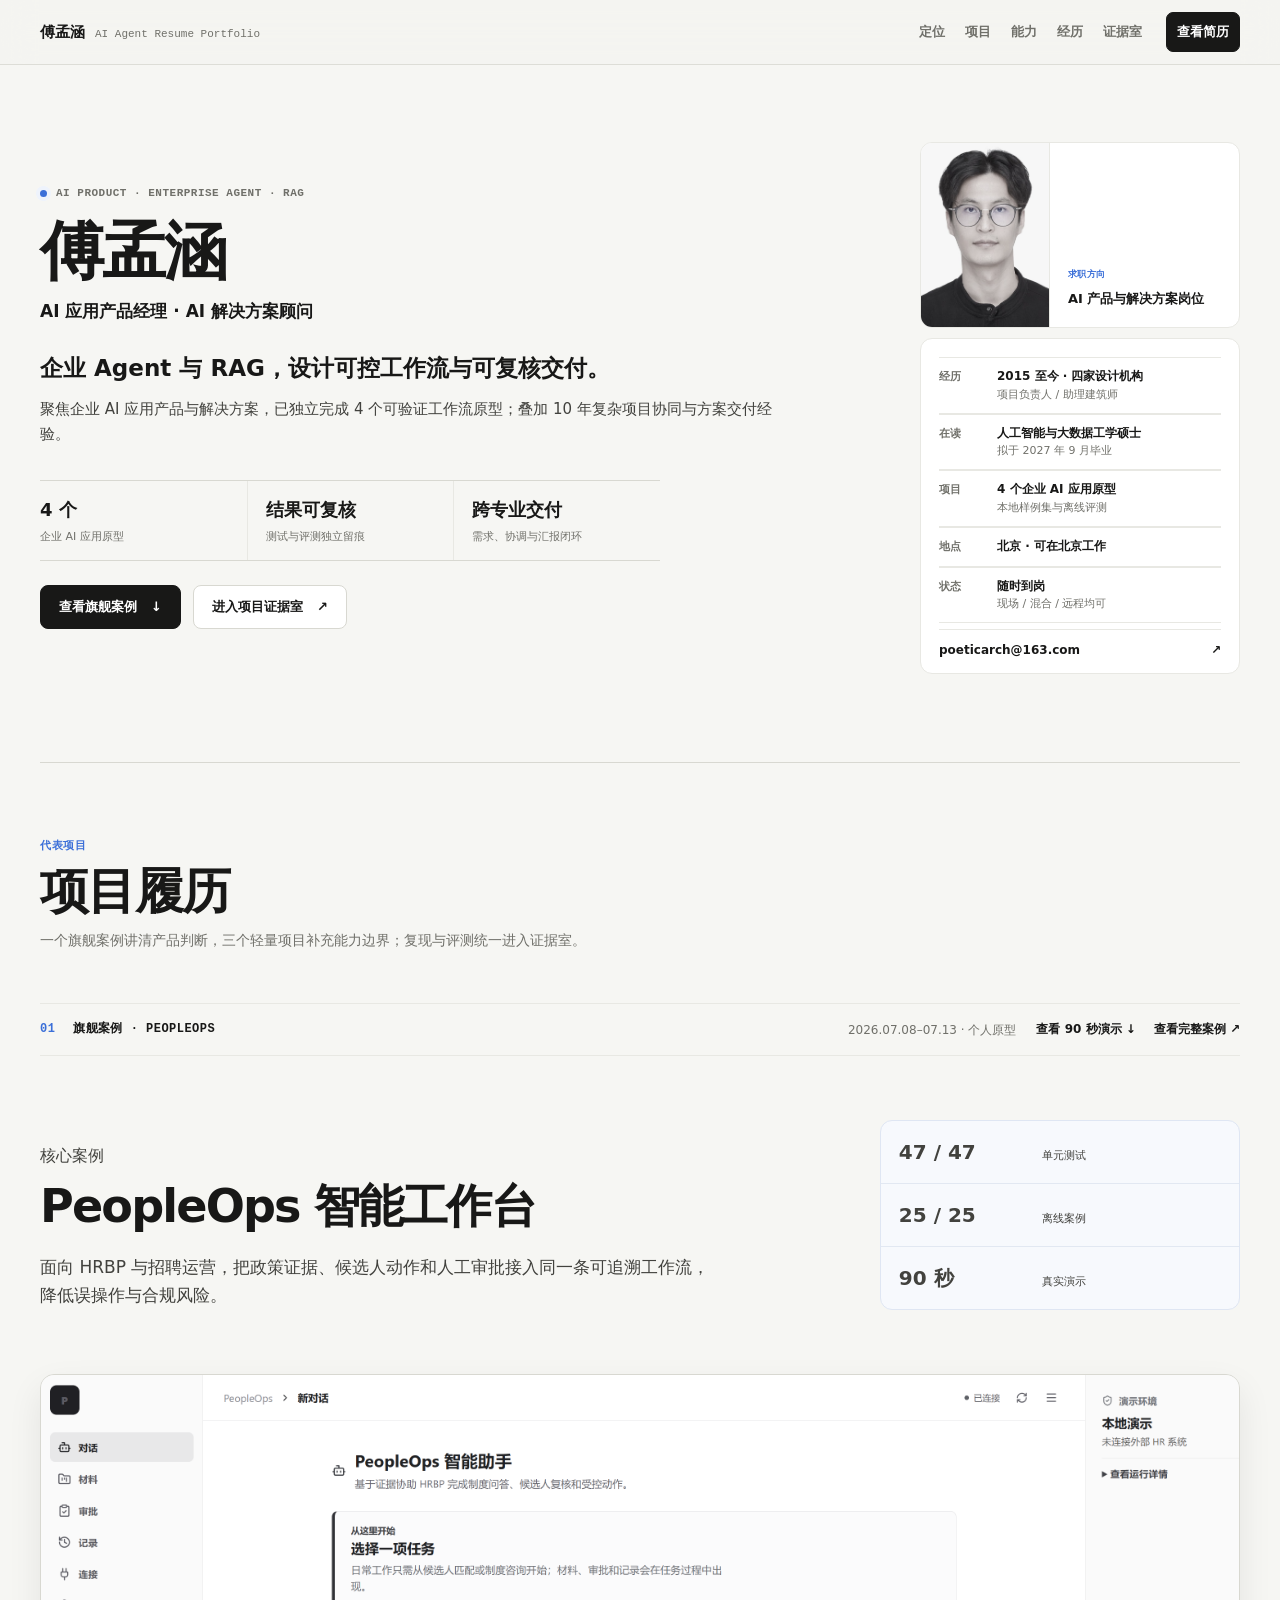
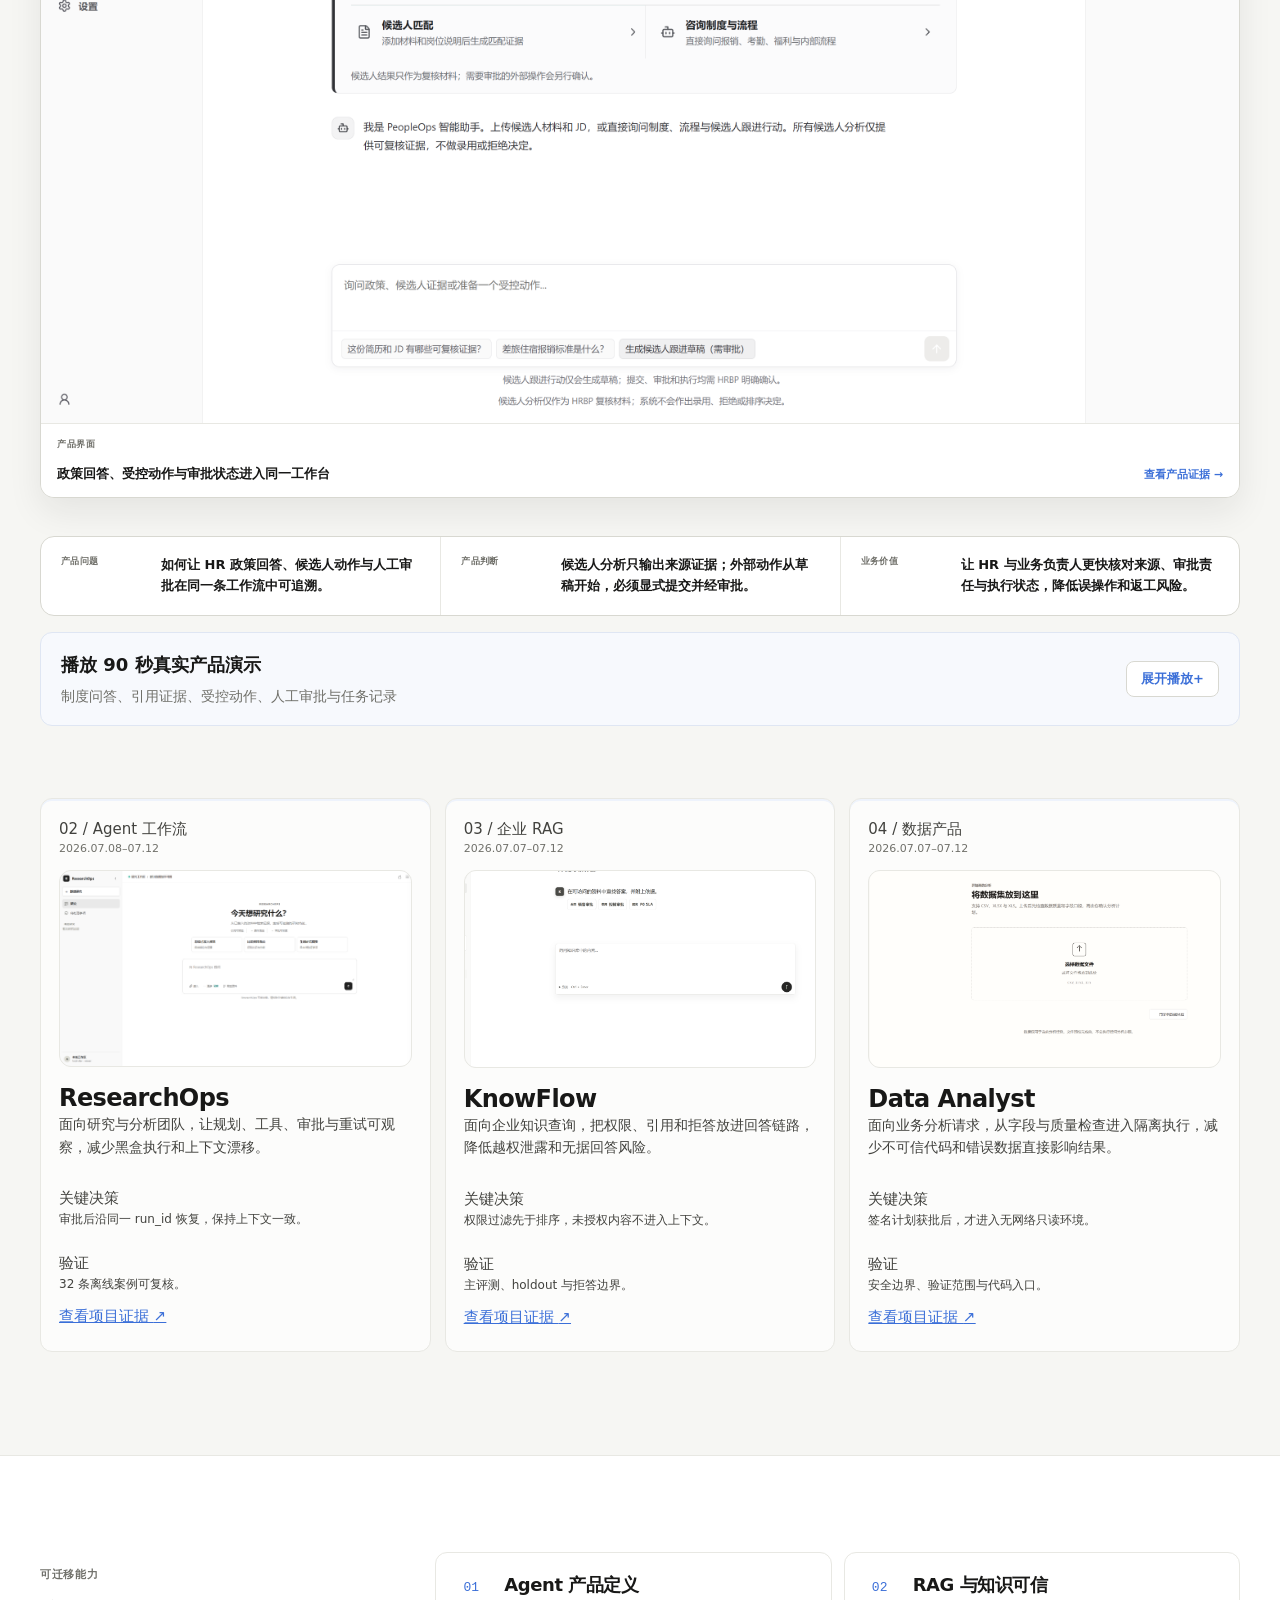
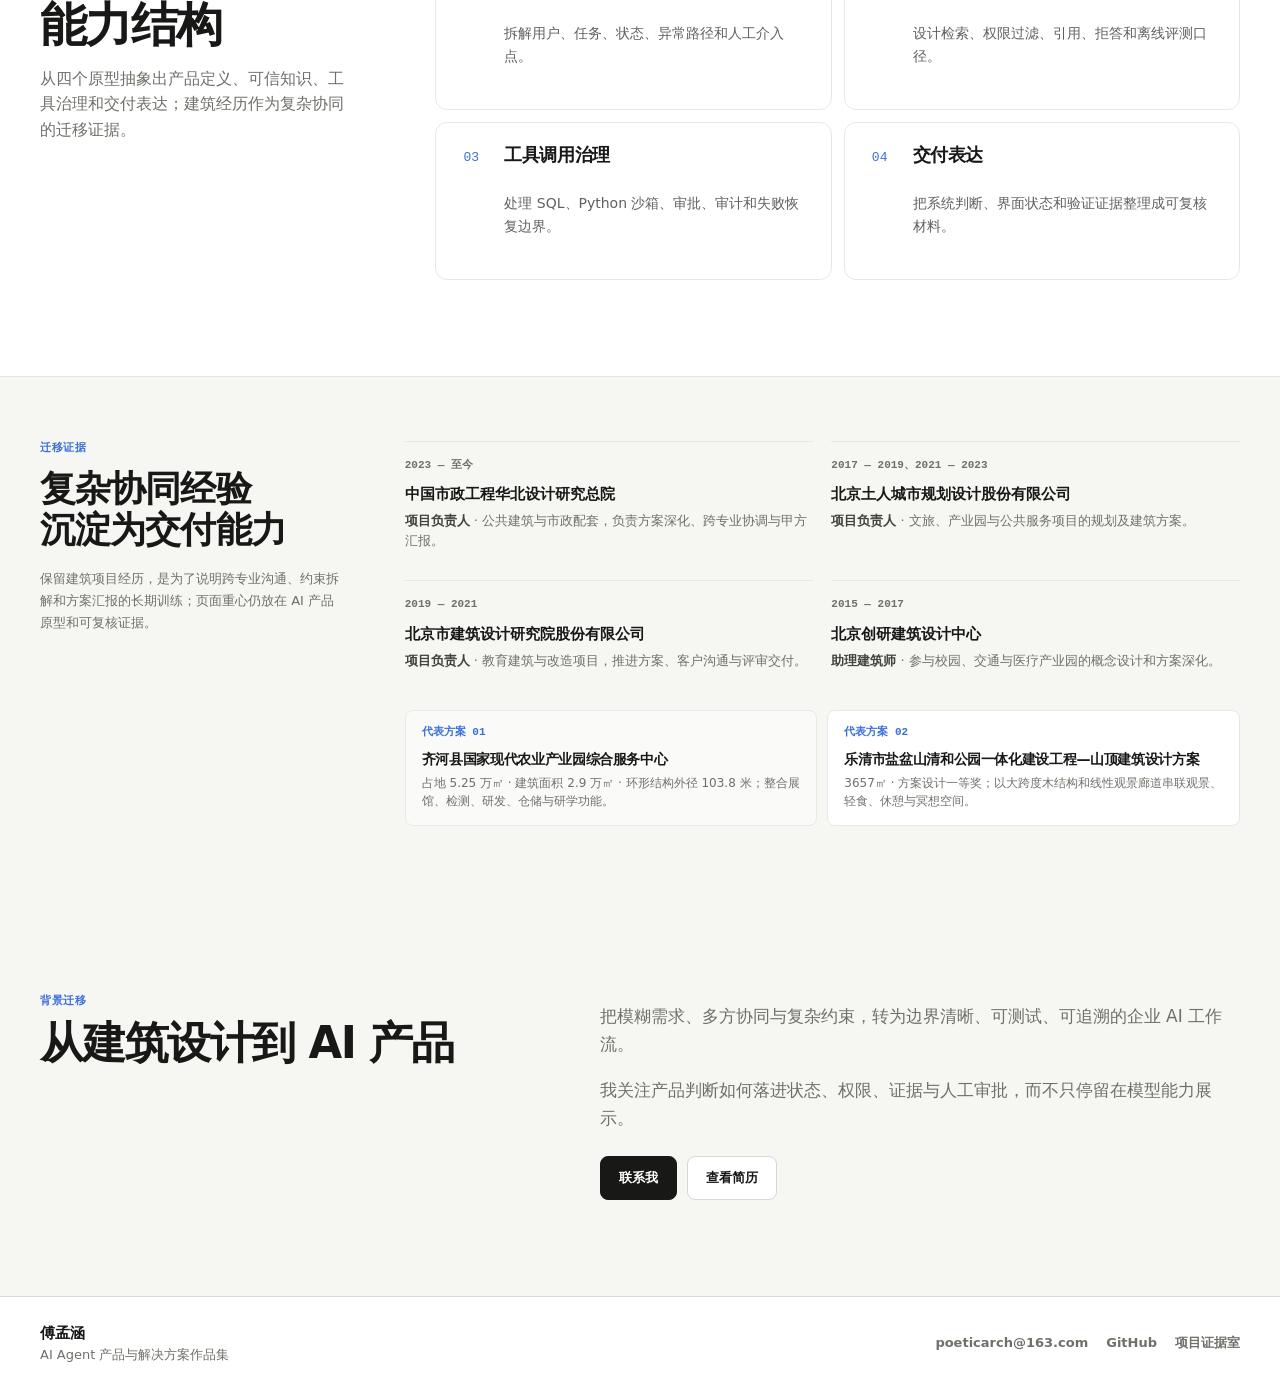
==== index.html @ 75bd4139 "fix: align portfolio evidence presentation" ====
﻿<!doctype html>
<html lang="zh-CN">
  <head>
    <meta charset="utf-8" />
    <meta name="viewport" content="width=device-width, initial-scale=1" />
    <title>傅孟涵 | AI Agent 产品与解决方案作品集</title>
    <meta name="description" content="傅孟涵的 AI Agent 产品与解决方案作品集：企业工作流、RAG、工具治理、评测与产品化交付。" />
    <meta property="og:title" content="傅孟涵 | AI Agent 产品与解决方案作品集" />
    <meta property="og:description" content="从复杂项目设计转向 AI Agent 产品与解决方案，展示可验证、可治理、可交付的项目证据。" />
    <meta property="og:type" content="website" />
    <meta property="og:url" content="https://dafu110.github.io/agent-portfolio/" />
    <meta property="og:image" content="https://dafu110.github.io/agent-portfolio/assets/portfolio-social-preview.png" />
    <meta property="og:image:width" content="1200" />
    <meta property="og:image:height" content="630" />
    <meta name="twitter:card" content="summary_large_image" />
    <meta name="theme-color" content="#f4f4f1" />
    <link rel="icon" href="assets/favicon.svg" type="image/svg+xml" />
    <link rel="canonical" href="https://dafu110.github.io/agent-portfolio/" />
    <link rel="stylesheet" href="base.css" />
    <link rel="stylesheet" href="components.css" />
    <link rel="stylesheet" href="home.css" />
    <link rel="stylesheet" href="responsive.css" />
    <script type="application/ld+json">
      {
        "@context": "https://schema.org",
        "@type": "Person",
        "name": "傅孟涵",
        "jobTitle": "AI 应用产品经理、AI 解决方案顾问",
        "email": "mailto:poeticarch@163.com",
        "address": {"@type": "PostalAddress", "addressLocality": "北京", "addressCountry": "CN"},
        "sameAs": ["https://github.com/dafu110"],
        "knowsAbout": ["AI Agent", "RAG", "AI 产品设计", "工具治理", "Agent 评测"]
      }
    </script>
  </head>
  <body>
    <a class="skip-link" href="#main-content">跳到主要内容</a>

    <header class="site-header">
      <div class="container header-inner">
        <a class="brand" href="#main-content" aria-label="返回首页顶部">
          <strong>傅孟涵</strong>
          <span>AI Agent Resume Portfolio</span>
        </a>
        <button class="nav-toggle" type="button" aria-expanded="false" aria-controls="site-nav">
          <span class="sr-only">打开页面导航</span><span aria-hidden="true">菜单</span>
        </button>
        <nav id="site-nav" class="nav" aria-label="页面导航">
          <a href="#profile">定位</a>
          <a href="#work">项目</a>
          <a href="#capability">能力</a>
          <a href="#experience">经历</a>
          <a href="cases/index.html">证据室</a>
        </nav>
        <a class="header-action" href="assets/resume.pdf" target="_blank" rel="noopener noreferrer">查看简历</a>
      </div>
    </header>

    <main id="main-content">
      <section id="profile" class="resume-hero container" aria-labelledby="hero-title">
        <div class="identity-panel">
          <p class="eyebrow"><span aria-hidden="true"></span>AI Product · Enterprise Agent · RAG</p>
          <h1 id="hero-title" class="signature-line">傅孟涵</h1>
          <p class="hero-role">AI 应用产品经理 · AI 解决方案顾问</p>
          <p class="hero-focus">企业 Agent 与 RAG，设计可控工作流与可复核交付。</p>
          <p class="hero-statement">
            聚焦企业 AI 应用产品与解决方案，已独立完成 4 个可验证工作流原型；叠加 10 年复杂项目协同与方案交付经验。
          </p>
          <div class="hero-proof" aria-label="核心证据">
            <div><strong>4 个</strong><span>企业 AI 应用原型</span></div>
            <div><strong>结果可复核</strong><span>测试与评测独立留痕</span></div>
            <div><strong>跨专业交付</strong><span>需求、协调与汇报闭环</span></div>
          </div>
          <div class="action-row">
            <a class="button button-primary" href="#project-peopleops">查看旗舰案例 <span aria-hidden="true">↓</span></a>
            <a class="button button-secondary" href="cases/index.html">进入项目证据室 <span aria-hidden="true">↗</span></a>
          </div>
        </div>

        <aside class="profile-stack" aria-label="候选人摘要">
          <div class="portrait-panel">
            <img src="assets/profile-portrait.jpg" width="640" height="800" alt="傅孟涵免冠照" />
            <p><span>求职方向</span><strong>AI 产品与解决方案岗位</strong></p>
          </div>
          <div class="evidence-panel">
            <dl>
              <div><dt>经历</dt><dd><strong>2015 至今 · 四家设计机构</strong><span>项目负责人 / 助理建筑师</span></dd></div>
              <div><dt>在读</dt><dd><strong>人工智能与大数据工学硕士</strong><span>拟于 2027 年 9 月毕业</span></dd></div>
              <div><dt>项目</dt><dd><strong>4 个企业 AI 应用原型</strong><span>本地样例集与离线评测</span></dd></div>
              <div><dt>地点</dt><dd><strong>北京 · 可在北京工作</strong></dd></div>
              <div><dt>状态</dt><dd><strong>随时到岗</strong><span>现场 / 混合 / 远程均可</span></dd></div>
            </dl>
            <a href="mailto:poeticarch@163.com">poeticarch@163.com <span aria-hidden="true">↗</span></a>
          </div>
        </aside>
      </section>

      <section id="work" class="section container" aria-labelledby="work-title">
        <div class="section-title">
          <p class="eyebrow">代表项目</p>
          <h2 id="work-title">项目履历</h2>
          <p>一个旗舰案例讲清产品判断，三个轻量项目补充能力边界；复现与评测统一进入证据室。</p>
        </div>

        <div class="experience-list">
          <article id="project-peopleops" class="experience-item flagship-project">
            <header class="flagship-head">
              <p><span>01</span> 旗舰案例 · PeopleOps</p>
              <p class="project-period"><time datetime="2026-07-08">2026.07.08</time>–<time datetime="2026-07-13">07.13</time> · 个人原型</p>
              <div class="flagship-actions"><a href="#peopleops-demo">查看 90 秒演示 <span aria-hidden="true">↓</span></a><a href="cases/index.html#peopleops">查看完整案例 <span aria-hidden="true">↗</span></a></div>
            </header>
            <div class="flagship-intro">
              <div class="experience-main">
                <p class="flagship-label">核心案例</p>
                <h3>PeopleOps 智能工作台</h3>
                <p>面向 HRBP 与招聘运营，把政策证据、候选人动作和人工审批接入同一条可追溯工作流，降低误操作与合规风险。</p>
              </div>
              <div class="flagship-metrics" aria-label="PeopleOps 项目验证摘要">
                <div><strong>47 / 47</strong><span>单元测试</span></div>
                <div><strong>25 / 25</strong><span>离线案例</span></div>
                <div><strong>90 秒</strong><span>真实演示</span></div>
              </div>
            </div>
            <div class="flagship-evidence">
              <figure class="experience-shot flagship-shot">
                <img src="assets/peopleops-intelligence-console.png" width="2928" height="1582" loading="lazy" decoding="async" alt="PeopleOps Intelligence Console，展示政策问答、候选人流程、审批、权限与审计状态" />
                <figcaption class="shot-caption"><span>产品界面</span><strong>政策回答、受控动作与审批状态进入同一工作台</strong><a href="cases/index.html#peopleops">查看产品证据</a></figcaption>
              </figure>
              <dl class="resume-facts">
                <div><dt>产品问题</dt><dd>如何让 HR 政策回答、候选人动作与人工审批在同一条工作流中可追溯。</dd></div>
                <div><dt>产品判断</dt><dd>候选人分析只输出来源证据；外部动作从草稿开始，必须显式提交并经审批。</dd></div>
                <div><dt>业务价值</dt><dd>让 HR 与业务负责人更快核对来源、审批责任与执行状态，降低误操作和返工风险。</dd></div>
              </dl>
            </div>
            <details id="peopleops-demo" class="video-disclosure">
              <summary><span><strong>播放 90 秒真实产品演示</strong><small>制度问答、引用证据、受控动作、人工审批与任务记录</small></span><em>展开播放</em></summary>
              <figure class="demo-video-block">
                <div class="demo-video-frame" data-state="paused">
                  <video data-project="peopleops" playsinline preload="metadata" poster="assets/peopleops-intelligence-console.png" aria-label="PeopleOps Intelligence Agent 90 秒产品演示">
                    <source src="assets/peopleops-real-agent-90s-1080p.mp4" type="video/mp4" />
                    <source src="assets/peopleops-real-agent-90s-1080p.webm" type="video/webm" />
                    <track kind="captions" src="assets/peopleops-demo-zh.vtt" srclang="zh" label="中文说明" />
                    当前浏览器不支持视频播放。<a href="assets/peopleops-real-agent-90s-1080p.mp4">打开 PeopleOps 演示视频</a>。
                  </video>
                  <button class="demo-video-toggle" type="button" aria-label="播放 PeopleOps 演示视频"><span>播放</span></button>
                </div>
                <figcaption><strong>90 秒真实产品演示</strong><span>从制度问答与来源引用，到受控动作、人工审批和任务记录。画面已烧录中文字幕，播放器另提供可选择的中文说明轨。</span></figcaption>
              </figure>
              <details class="video-transcript"><summary>阅读视频文字版</summary><ol><li>进入只读录制环境并提出 HR 政策问题。</li><li>回答展示可复核的政策来源、引用片段与页码。</li><li>候选人动作进入审批模式，外部邮件、日历和 ATS 执行被阻止。</li><li>HRBP 批准前，状态保持等待审批。</li><li>任务记录保留输入、状态、时间与审计链校验结果。</li><li>系统设置明确展示审批工具模式和本地演示边界。</li></ol></details>
            </details>
          </article>

          <div class="supporting-projects" aria-label="其他项目索引">
            <article id="project-researchops" class="supporting-project">
              <div class="supporting-head"><span>02 / Agent 工作流</span><p class="project-period"><time datetime="2026-07-08">2026.07.08</time>–<time datetime="2026-07-12">07.12</time></p></div>
              <figure class="supporting-thumb crop-researchops"><img src="assets/researchops-dashboard.png" width="1529" height="857" loading="lazy" decoding="async" alt="ResearchOps dashboard，展示任务规划、工具调用、审批与运行时间线" /></figure>
              <h3>ResearchOps</h3>
              <p>面向研究与分析团队，让规划、工具、审批与重试可观察，减少黑盒执行和上下文漂移。</p>
              <dl class="compact-facts"><div><dt>关键决策</dt><dd>审批后沿同一 run_id 恢复，保持上下文一致。</dd></div><div><dt>验证</dt><dd>32 条离线案例可复核。</dd></div></dl>
              <a class="supporting-link" href="cases/index.html#researchops">查看项目证据 <span aria-hidden="true">↗</span></a>
            </article>

            <article id="project-knowflow" class="supporting-project">
              <div class="supporting-head"><span>03 / 企业 RAG</span><p class="project-period"><time datetime="2026-07-07">2026.07.07</time>–<time datetime="2026-07-12">07.12</time></p></div>
              <figure class="supporting-thumb crop-knowflow"><img src="assets/knowflow-dashboard.png" width="3072" height="1582" loading="lazy" decoding="async" alt="KnowFlow RAG dashboard，展示带引用回答、权限过滤与检索评测" /></figure>
              <h3>KnowFlow</h3>
              <p>面向企业知识查询，把权限、引用和拒答放进回答链路，降低越权泄露和无据回答风险。</p>
              <dl class="compact-facts"><div><dt>关键决策</dt><dd>权限过滤先于排序，未授权内容不进入上下文。</dd></div><div><dt>验证</dt><dd>主评测、holdout 与拒答边界。</dd></div></dl>
              <a class="supporting-link" href="cases/index.html#knowflow">查看项目证据 <span aria-hidden="true">↗</span></a>
            </article>

            <article id="project-data" class="supporting-project">
              <div class="supporting-head"><span>04 / 数据产品</span><p class="project-period"><time datetime="2026-07-07">2026.07.07</time>–<time datetime="2026-07-12">07.12</time></p></div>
              <figure class="supporting-thumb crop-data"><img src="assets/data-analyst-workbench.png" width="3072" height="1582" loading="lazy" decoding="async" alt="Data Analyst 工作台，展示字段理解、质量检查、受控分析与报告输出" /></figure>
              <h3>Data Analyst</h3>
              <p>面向业务分析请求，从字段与质量检查进入隔离执行，减少不可信代码和错误数据直接影响结果。</p>
              <dl class="compact-facts"><div><dt>关键决策</dt><dd>签名计划获批后，才进入无网络只读环境。</dd></div><div><dt>验证</dt><dd>安全边界、验证范围与代码入口。</dd></div></dl>
              <a class="supporting-link" href="cases/index.html#data-analyst">查看项目证据 <span aria-hidden="true">↗</span></a>
            </article>
          </div>
        </div>
      </section>

      <section id="capability" class="section capability-section" aria-labelledby="capability-title">
        <div class="container capability-layout">
          <div class="section-title compact">
            <p class="eyebrow">可迁移能力</p>
            <h2 id="capability-title">能力结构</h2>
            <p>从四个原型抽象出产品定义、可信知识、工具治理和交付表达；建筑经历作为复杂协同的迁移证据。</p>
          </div>
          <div class="capability-grid">
            <section><span>01</span><h3>Agent 产品定义</h3><p>拆解用户、任务、状态、异常路径和人工介入点。</p></section>
            <section><span>02</span><h3>RAG 与知识可信</h3><p>设计检索、权限过滤、引用、拒答和离线评测口径。</p></section>
            <section><span>03</span><h3>工具调用治理</h3><p>处理 SQL、Python 沙箱、审批、审计和失败恢复边界。</p></section>
            <section><span>04</span><h3>交付表达</h3><p>把系统判断、界面状态和验证证据整理成可复核材料。</p></section>
          </div>
        </div>
      </section>

      <section id="experience" class="career-section container" aria-labelledby="experience-title">
        <div class="career-header">
          <p class="eyebrow">迁移证据</p>
          <h2 id="experience-title"><span>复杂协同经验</span><span>沉淀为交付能力</span></h2>
          <p class="career-note">保留建筑项目经历，是为了说明跨专业沟通、约束拆解和方案汇报的长期训练；页面重心仍放在 AI 产品原型和可复核证据。</p>
        </div>
        <div class="career-content">
          <dl class="career-facts" aria-label="建筑设计任职经历">
            <div class="career-entry">
              <dt>2023 — 至今</dt>
              <dd>
                <strong>中国市政工程华北设计研究总院</strong>
                <span><b>项目负责人</b> · 公共建筑与市政配套，负责方案深化、跨专业协调与甲方汇报。</span>
              </dd>
            </div>
            <div class="career-entry">
              <dt>2017 — 2019、2021 — 2023</dt>
              <dd>
                <strong>北京土人城市规划设计股份有限公司</strong>
                <span><b>项目负责人</b> · 文旅、产业园与公共服务项目的规划及建筑方案。</span>
              </dd>
            </div>
            <div class="career-entry">
              <dt>2019 — 2021</dt>
              <dd>
                <strong>北京市建筑设计研究院股份有限公司</strong>
                <span><b>项目负责人</b> · 教育建筑与改造项目，推进方案、客户沟通与评审交付。</span>
              </dd>
            </div>
            <div class="career-entry">
              <dt>2015 — 2017</dt>
              <dd>
                <strong>北京创研建筑设计中心</strong>
                <span><b>助理建筑师</b> · 参与校园、交通与医疗产业园的概念设计和方案深化。</span>
              </dd>
            </div>
          </dl>
          <div class="career-schemes" aria-label="建筑方案精选">
            <article class="career-scheme">
              <p>代表方案 01</p>
              <div>
                <h3>齐河县国家现代农业产业园综合服务中心</h3>
                <span>占地 5.25 万㎡ · 建筑面积 2.9 万㎡ · 环形结构外径 103.8 米；整合展馆、检测、研发、仓储与研学功能。</span>
              </div>
            </article>
            <article class="career-scheme">
              <p>代表方案 02</p>
              <div>
                <h3>乐清市盐盆山清和公园一体化建设工程—山顶建筑设计方案</h3>
                <span>3657㎡ · 方案设计一等奖；以大跨度木结构和线性观景廊道串联观景、轻食、休憩与冥想空间。</span>
              </div>
            </article>
          </div>
        </div>
      </section>

      <section class="section container background-section" aria-labelledby="background-title">
        <div>
          <p class="eyebrow">背景迁移</p>
          <h2 id="background-title">从建筑设计到 AI 产品</h2>
        </div>
        <div class="background-copy">
          <p>把模糊需求、多方协同与复杂约束，转为边界清晰、可测试、可追溯的企业 AI 工作流。</p>
          <p>我关注产品判断如何落进状态、权限、证据与人工审批，而不只停留在模型能力展示。</p>
          <div class="background-actions">
            <a class="button button-primary" href="mailto:poeticarch@163.com">联系我</a>
            <a class="button button-secondary" href="assets/resume.pdf" target="_blank" rel="noopener noreferrer">查看简历</a>
          </div>
        </div>
      </section>
    </main>

    <footer class="footer">
      <div class="container footer-inner">
        <div>
          <strong>傅孟涵</strong>
          <span>AI Agent 产品与解决方案作品集</span>
        </div>
        <div class="footer-links">
          <a href="mailto:poeticarch@163.com">poeticarch@163.com</a>
          <a href="https://github.com/dafu110" target="_blank" rel="noopener noreferrer">GitHub</a>
          <a href="cases/index.html">项目证据室</a>
        </div>
      </div>
    </footer>

    <script src="site.js" defer></script>
  </body>
</html>
---- base.css ----
:root {
  --bg: #f6f6f3;
  --paper: #ffffff;
  --panel: #ffffff;
  --ink: #181817;
  --text: #42423e;
  --muted: #70706a;
  --line: #e8e8e3;
  --line-dark: #d8d8d1;
  --accent: #3b6fd8;
  --accent-soft: #eef3fc;
  --soft: #f0f0ec;
  --surface: #fafaf8;
  --max: 1200px;
  --gutter: 32px;
  --font-sans: "Noto Sans SC", "Source Han Sans SC", "PingFang SC", "Microsoft YaHei", ui-sans-serif, system-ui, -apple-system, BlinkMacSystemFont, sans-serif;
  --font-mono: ui-monospace, SFMono-Regular, Menlo, Consolas, monospace;
  --space-1: 4px;
  --space-2: 8px;
  --space-3: 12px;
  --space-4: 16px;
  --space-5: 20px;
  --space-6: 24px;
  --space-8: 32px;
  --space-10: 40px;
  --space-12: 48px;
  --radius-sm: 8px;
  --radius-md: 12px;
  --radius-lg: 16px;
  --motion-fast: 160ms ease;
}

* {
  box-sizing: border-box;
}

html {
  scroll-behavior: smooth;
}

body {
  margin: 0;
  background: var(--bg);
  color: var(--text);
  font-family: var(--font-sans);
  font-size: 15px;
  line-height: 1.6;
  text-rendering: optimizeLegibility;
}

img {
  display: block;
  max-width: 100%;
}

a {
  color: inherit;
}

.sr-only {
  position: absolute;
  width: 1px;
  height: 1px;
  padding: 0;
  margin: -1px;
  overflow: hidden;
  clip: rect(0, 0, 0, 0);
  white-space: nowrap;
  border: 0;
}

p,
h1,
h2,
h3,
dl,
dd,
figure,
ol,
ul {
  margin: 0;
}

ul,
ol {
  padding: 0;
}

section[id],
main[id],
article[id] {
  scroll-margin-top: 64px;
}

.container {
  width: min(var(--max), calc(100% - var(--gutter) - var(--gutter)));
  margin-inline: auto;
}

.skip-link {
  position: fixed;
  top: 12px;
  left: 12px;
  z-index: 100;
  padding: 10px 14px;
  background: var(--ink);
  color: #fff;
  font-weight: 700;
  text-decoration: none;
  transform: translateY(-150%);
}

.skip-link:focus {
  transform: translateY(0);
}

.site-header {
  position: sticky;
  top: 0;
  z-index: 30;
  border-bottom: 1px solid rgba(214, 214, 208, 0.78);
  background: rgba(244, 244, 241, 0.9);
  backdrop-filter: blur(16px);
}

.header-inner {
  display: grid;
  grid-template-columns: 1fr auto auto;
  gap: 24px;
  align-items: center;
  min-height: 64px;
}

.brand {
  display: flex;
  gap: 10px;
  align-items: baseline;
  width: fit-content;
  text-decoration: none;
}

.brand strong {
  color: var(--ink);
  font-size: 15px;
}

.brand span {
  color: var(--muted);
  font-family: var(--font-mono);
  font-size: 11px;
  font-style: normal;
}

.nav {
  display: flex;
  gap: 20px;
  align-items: center;
}

.nav-toggle {
  display: none;
  min-height: 40px;
  padding: 7px 11px;
  border: 1px solid var(--line-dark);
  border-radius: var(--radius-sm);
  background: var(--paper);
  color: var(--ink);
  font: inherit;
  font-size: 13px;
  font-weight: 700;
  cursor: pointer;
}

.nav a,
.header-action,
.footer-links a {
  color: var(--muted);
  font-size: 13px;
  font-weight: 650;
  text-decoration: none;
}

.nav a:hover,
.nav a:focus-visible,
.header-action:hover,
.header-action:focus-visible,
.footer-links a:hover,
.footer-links a:focus-visible {
  color: var(--ink);
}

.header-action {
  display: inline-flex;
  align-items: center;
  justify-content: center;
  min-height: 40px;
  padding: 6px 10px;
  border: 1px solid var(--line-dark);
  border-radius: 7px;
  border-color: var(--ink);
  background: var(--ink);
  color: #fff;
}

.header-action:hover,
.header-action:focus-visible {
  border-color: #2c2c29;
  background: #2c2c29;
  color: #fff;
}

.evidence-index {
  position: sticky;
  top: 64px;
  z-index: 20;
  margin-top: 18px;
  border-top: 1px solid var(--line-dark);
  border-bottom: 1px solid var(--line-dark);
  background: rgb(246 246 243 / 94%);
  backdrop-filter: blur(14px);
}

.evidence-index .container {
  display: flex;
  min-height: 56px;
  align-items: center;
  gap: 10px;
}

.evidence-index span,
.evidence-index a {
  flex: 0 0 auto;
  font-size: 12px;
  text-decoration: none;
}

.evidence-index > .container > span {
  margin-right: auto;
  color: var(--muted);
  font-family: var(--font-mono);
  font-weight: 700;
}

.evidence-index a {
  padding: 8px 11px;
  border-radius: var(--radius-sm);
  color: var(--text);
}

.evidence-index a:hover,
.evidence-index a:focus-visible {
  background: var(--accent-soft);
  color: var(--ink);
}

.evidence-index b {
  margin-right: 4px;
  color: var(--accent);
  font-family: var(--font-mono);
  font-size: 10px;
}

.case-page article[id] {
  scroll-margin-top: 124px;
}

.eyebrow,
.project-kicker {
  color: var(--accent);
  font-family: var(--font-mono);
  font-size: 11px;
  font-weight: 700;
  letter-spacing: 0.06em;
  line-height: 1.35;
  text-transform: uppercase;
}

h1,
h2,
h3 {
  color: var(--ink);
  font-weight: 700;
  letter-spacing: -0.025em;
  line-height: 1.16;
}

.display-lines {
  text-wrap: initial;
}

.display-lines > span {
  display: block;
  width: fit-content;
  max-width: 100%;
  white-space: nowrap;
  text-align: left;
}

.resume-hero {
  display: grid;
  grid-template-columns: minmax(0, 1fr) minmax(320px, 380px);
  gap: clamp(56px, 8vw, 112px);
  align-items: center;
  min-height: calc(100svh - 64px);
  padding-block: clamp(72px, 9vw, 128px);
}

.identity-panel {
  display: flex;
  flex-direction: column;
  justify-content: center;
  border: 0;
  padding: 0;
}

.identity-panel h1 {
  margin-top: 20px;
  font-size: clamp(3rem, 5vw, 4.5rem);
  font-weight: 700;
  letter-spacing: -0.035em;
  line-height: 1.04;
}

.role-line {
  margin-top: 24px;
  color: var(--ink);
  font-size: clamp(1.1rem, 1.7vw, 1.45rem);
  font-weight: 620;
  line-height: 1.34;
}

.signature-line {
  max-width: 760px;
  margin-top: 24px;
  color: var(--ink);
  font-size: clamp(1.65rem, 2.75vw, 2.75rem);
  font-weight: 700;
  letter-spacing: -0.03em;
  line-height: 1.16;
  text-wrap: balance;
}

.hero-statement {
  max-width: 680px;
  margin-top: 18px;
  color: var(--text);
  font-size: 15px;
  line-height: 1.7;
  overflow-wrap: anywhere;
}

.fit-grid {
  display: grid;
  grid-template-columns: repeat(3, 1fr);
  gap: 0;
  max-width: 820px;
  margin-top: 32px;
  border-block: 1px solid var(--line-dark);
  border-radius: 0;
  background: transparent;
}

.fit-grid div {
  min-height: 96px;
  padding: 18px 20px 18px 0;
}

.fit-grid div + div {
  border-left: 1px solid var(--line);
}

.fit-grid span,
.fit-grid strong {
  display: block;
}

.fit-grid span {
  color: var(--muted);
  font-family: ui-monospace, SFMono-Regular, Menlo, Consolas, monospace;
  font-size: 10px;
  font-weight: 700;
}

.fit-grid strong {
  margin-top: 6px;
  color: var(--ink);
  font-size: 13px;
  line-height: 1.55;
}

.action-row {
  display: flex;
  flex-wrap: wrap;
  gap: 12px;
  margin-top: 28px;
}

.button {
  display: inline-flex;
  align-items: center;
  justify-content: center;
  min-height: 44px;
  padding: 10px 18px;
  border: 1px solid var(--line-dark);
  border-radius: var(--radius-sm);
  color: var(--ink);
  font-size: 13px;
  font-weight: 650;
  text-decoration: none;
  transition: background-color var(--motion-fast), border-color var(--motion-fast), color var(--motion-fast), transform var(--motion-fast);
}

.button-primary {
  border-color: var(--ink);
  background: var(--ink);
  color: #fff;
}

.button-secondary {
  border-color: var(--line-dark);
  background: var(--paper);
}

.button:hover,
.button:focus-visible {
  border-color: var(--ink);
  background: var(--soft);
  color: var(--ink);
  transform: translateY(-1px);
}

.button-primary:hover,
.button-primary:focus-visible {
  border-color: #000;
  background: #000;
  color: #fff;
}

.profile-stack {
  display: grid;
  align-content: center;
  gap: 0;
  overflow: hidden;
  border: 1px solid var(--line-dark);
  border-radius: 14px;
  background: var(--paper);
}

.portrait-panel,
.evidence-panel {
  overflow: hidden;
  border: 0;
  border-radius: 0;
  background: var(--panel);
  box-shadow: none;
}

.portrait-panel {
  display: grid;
  grid-template-columns: 124px minmax(0, 1fr);
  align-items: stretch;
}

.portrait-panel img {
  width: 100%;
  height: 100%;
  aspect-ratio: 4 / 5;
  object-fit: cover;
  object-position: center top;
  filter: grayscale(0.15);
}

.portrait-panel > div {
  display: grid;
  align-content: end;
  padding: 20px;
  border-left: 1px solid var(--line);
}

.portrait-panel strong,
.portrait-panel span {
  display: block;
}

.portrait-panel strong {
  color: var(--ink);
  font-size: 15px;
  line-height: 1.45;
}

.portrait-panel span {
  margin-top: 8px;
  color: var(--muted);
  font-size: 12px;
}

.portrait-panel span + span {
  margin-top: 2px;
}

.evidence-panel {
  padding: 20px;
  background: var(--paper);
  border-top: 1px solid var(--line);
  border-radius: 0;
}

.panel-label {
  color: var(--muted);
  font-family: ui-monospace, SFMono-Regular, Menlo, Consolas, monospace;
  font-size: 10px;
  font-weight: 700;
  text-transform: uppercase;
}

.evidence-panel dl {
  margin-top: 10px;
  border-top: 1px solid var(--line);
}

.evidence-panel dl div {
  display: grid;
  grid-template-columns: 56px minmax(0, 1fr);
  gap: 12px;
  padding-block: 8px;
  border-bottom: 1px solid var(--line);
}

.evidence-panel dt {
  color: var(--muted);
  font-size: 12px;
  font-weight: 800;
}

.evidence-panel dd {
  color: var(--ink);
  font-size: 13px;
  font-weight: 600;
}

.evidence-panel dd strong,
.evidence-panel dd span {
  display: block;
}

.evidence-panel dd strong {
  font-weight: 750;
}

.evidence-panel dd span {
  margin-top: 3px;
  color: var(--muted);
  font-size: 12px;
  font-weight: 500;
  line-height: 1.45;
  overflow-wrap: anywhere;
}
---- components.css ----
.summary-band {
  border-block: 1px solid var(--line-dark);
  background: var(--bg);
}

.summary-grid {
  display: grid;
  grid-template-columns: repeat(4, 1fr);
  gap: 0;
  padding-block: 0;
}

.summary-grid div {
  min-height: 106px;
  padding: 20px 18px;
}

.summary-grid div + div {
  border-left: 1px solid var(--line);
}

.summary-grid em,
.summary-grid strong,
.summary-grid span {
  display: block;
}

.project-jump {
  display: grid;
  grid-template-columns: 150px repeat(4, minmax(0, 1fr));
  border-bottom: 1px solid var(--line-dark);
}

.project-jump > span,
.project-jump a {
  padding: 24px 20px;
}

.project-jump > span {
  padding-left: 0;
  color: var(--muted);
  font-family: var(--font-mono);
  font-size: 10px;
  font-weight: 700;
  letter-spacing: 0.06em;
  text-transform: uppercase;
}

.project-jump a {
  display: grid;
  grid-template-columns: auto 1fr;
  gap: 2px 10px;
  border-left: 1px solid var(--line);
  text-decoration: none;
  transition: background-color var(--motion-fast), color var(--motion-fast);
}

.project-jump a:hover,
.project-jump a:focus-visible {
  background: var(--paper);
}

.project-jump a.is-primary {
  background: var(--ink);
}

.project-jump a.is-primary em,
.project-jump a.is-primary small {
  color: #aaa9a2;
}

.project-jump a.is-primary strong {
  color: #fff;
}

.project-jump a.is-primary:hover,
.project-jump a.is-primary:focus-visible {
  background: #2c2c29;
}

.project-jump em {
  grid-row: 1 / 3;
  color: var(--muted);
  font-family: var(--font-mono);
  font-size: 10px;
  font-style: normal;
}

.project-jump strong,
.project-jump small {
  display: block;
}

.project-jump strong {
  color: var(--ink);
  font-size: 13px;
}

.project-jump small {
  color: var(--muted);
  font-size: 11px;
  line-height: 1.4;
}

.summary-grid em {
  color: var(--accent);
  font-family: ui-monospace, SFMono-Regular, Menlo, Consolas, monospace;
  font-size: 10px;
  font-style: normal;
}

.summary-grid strong {
  margin-top: 8px;
  color: var(--ink);
  font-size: 24px;
  font-weight: 580;
  line-height: 1;
}

.summary-grid span {
  margin-top: 6px;
  color: var(--muted);
  font-size: 13px;
  line-height: 1.5;
}

.section {
  padding-block: 96px;
}

#work.section {
  padding-top: 84px;
}

.section-title {
  display: grid;
  grid-template-columns: 180px minmax(0, 1fr);
  gap: 24px 44px;
  align-items: start;
  margin-bottom: 56px;
  padding-top: 0;
  border: 0;
}

.section-title h2 {
  font-size: clamp(2.5rem, 4vw, 3.75rem);
  font-weight: 700;
  letter-spacing: -0.035em;
  line-height: 1.04;
}

.section-title > p:last-child {
  grid-column: 2;
  max-width: 680px;
  font-size: 16px;
}

.section-title > p:last-child,
.section-title.compact p,
.background-copy p,
.case-hero-copy p,
.cta-card p {
  color: var(--muted);
}

.experience-list {
  display: grid;
  gap: 0;
  border-top: 1px solid var(--line-dark);
}

.experience-item {
  display: grid;
  grid-template-columns: 128px minmax(0, 1fr) minmax(380px, 500px);
  gap: 40px;
  padding: 56px 0;
  border: 0;
  border-bottom: 1px solid var(--line-dark);
  border-radius: 0;
  background: transparent;
  box-shadow: none;
  transition: border-color 160ms ease, background-color 160ms ease;
}

.experience-item:hover {
  border-color: var(--line-dark);
  background: transparent;
}

.experience-meta {
  display: grid;
  align-content: start;
  gap: 14px;
}

.experience-meta span {
  color: var(--muted);
  font-family: var(--font-mono);
  font-size: 14px;
  line-height: 1;
}

.experience-meta strong {
  color: var(--ink);
  font-size: 12px;
}

.project-period {
  display: block;
  color: var(--muted);
  font-size: 11px;
  font-style: normal;
  line-height: 1.5;
}

.experience-meta a,
.text-link {
  color: var(--accent);
  font-size: 13px;
  font-weight: 650;
  text-decoration: none;
}

.experience-meta a:hover,
.experience-meta a:focus-visible,
.text-link:hover,
.text-link:focus-visible {
  text-decoration: underline;
  text-underline-offset: 4px;
}

.experience-main h3 {
  font-size: clamp(1.65rem, 2.4vw, 2.45rem);
  font-weight: 610;
  letter-spacing: -0.04em;
}

.experience-main > p {
  max-width: 720px;
  margin-top: 14px;
  color: var(--text);
  font-size: 16px;
}

.resume-facts {
  margin-top: 24px;
  border-top: 1px solid var(--line);
}

.resume-facts div {
  display: grid;
  grid-template-columns: 92px 1fr;
  gap: 20px;
  padding-block: 13px;
  border-bottom: 1px solid var(--line);
  font-size: 14px;
}

.resume-facts dt {
  color: var(--muted);
  font-size: 12px;
  font-weight: 650;
}

.resume-facts dd {
  color: var(--ink);
}

.compact-points {
  display: grid;
  gap: 8px;
  margin-top: 18px;
  padding-left: 18px;
}

.compact-points li {
  color: var(--text);
  font-size: 14px;
}

.experience-shot {
  align-self: start;
  overflow: hidden;
  border: 1px solid var(--line);
  border-radius: var(--radius-md);
  background: #e9e9e5;
  box-shadow: none;
  aspect-ratio: auto;
}

.experience-shot img {
  width: 100%;
  height: auto;
  aspect-ratio: auto;
  object-fit: contain;
  object-position: top center;
}

.shot-caption {
  display: grid;
  grid-template-columns: minmax(0, 1fr) auto;
  gap: 6px 20px;
  padding: 16px 18px 18px;
  border-top: 1px solid var(--line);
  background: var(--paper);
}

.shot-caption span {
  grid-column: 1 / -1;
  color: var(--muted);
  font-family: var(--font-mono);
  font-size: 9px;
  font-weight: 700;
  letter-spacing: 0.06em;
  text-transform: uppercase;
}

.shot-caption strong {
  color: var(--ink);
  font-size: 13px;
  line-height: 1.5;
}

.shot-caption a {
  align-self: end;
  color: var(--muted);
  font-size: 11px;
  font-weight: 700;
  text-decoration: none;
}

.shot-caption a::after {
  content: " →";
}

.shot-caption a:hover,
.shot-caption a:focus-visible {
  color: var(--ink);
}

.demo-video-block {
  grid-column: 1 / -1;
  display: grid;
  grid-template-columns: minmax(0, 1fr);
  gap: 0;
  margin-top: 8px;
  padding-top: 32px;
  border-top: 1px solid var(--line);
}

.demo-video-frame {
  position: relative;
  overflow: hidden;
  border: 1px solid var(--line-dark);
  border-radius: 14px;
  background: #e9e9e5;
  aspect-ratio: var(--product-frame-ratio, 3072 / 1582);
}

.demo-video-frame video {
  display: block;
  width: 100%;
  height: 100%;
  object-fit: var(--video-fit, contain);
  object-position: top center;
  background: #e9e9e5;
  cursor: pointer;
}

.demo-video-toggle { position: absolute; inset: 0; display: grid; place-items: center; width: 64px; height: 64px; margin: auto; border: 1px solid rgb(255 255 255 / 72%); border-radius: 999px; background: rgb(255 255 255 / 88%); box-shadow: 0 16px 42px rgb(28 35 45 / 16%); cursor: pointer; transition: opacity 180ms ease, transform 180ms ease; }
.demo-video-toggle::before { content: ""; margin-left: 4px; border-block: 12px solid transparent; border-left: 18px solid var(--accent); }
.demo-video-toggle span { position: absolute; overflow: hidden; width: 1px; height: 1px; clip: rect(0 0 0 0); white-space: nowrap; }
.demo-video-frame[data-state="playing"] .demo-video-toggle { opacity: 0; transform: scale(0.92); }
.demo-video-frame[data-state="playing"]:hover .demo-video-toggle, .demo-video-frame[data-state="playing"] .demo-video-toggle:focus-visible { opacity: 1; transform: scale(1); }

.demo-video-block figcaption strong,
.demo-video-block figcaption span {
  display: block;
}

.demo-video-block figcaption {
  display: grid;
  grid-template-columns: minmax(180px, 0.28fr) minmax(0, 1fr);
  gap: 12px 28px;
  align-items: start;
  padding: 18px 2px 4px;
}

.demo-video-block figcaption strong {
  color: var(--ink);
  font-size: 15px;
}

.demo-video-block figcaption span {
  margin-top: 0;
  color: var(--muted);
  font-size: 13px;
  line-height: 1.55;
}

.video-disclosure { margin-top: 8px; overflow: hidden; border: 1px solid var(--line-dark); border-radius: var(--radius-md); background: var(--paper); }

.video-disclosure > summary {
  display: flex;
  align-items: center;
  justify-content: space-between;
  gap: 24px;
  min-height: 76px;
  padding: 18px 20px;
  color: var(--ink);
  cursor: pointer;
  list-style: none;
}

.video-disclosure > summary::-webkit-details-marker {
  display: none;
}

.video-disclosure > summary span,
.video-disclosure > summary strong,
.video-disclosure > summary small {
  display: block;
}

.video-disclosure > summary > span {
  min-width: 0;
}

.video-disclosure > summary strong {
  font-size: 15px;
}

.video-disclosure > summary small {
  margin-top: 5px;
  color: var(--muted);
  font-size: 12px;
  font-weight: 500;
}

.video-disclosure > summary em { display: inline-flex; flex: 0 0 auto; align-items: center; justify-content: center; min-height: 36px; padding: 0 14px; border: 1px solid var(--line-dark); border-radius: var(--radius-sm); background: var(--paper); font-size: 12px; font-style: normal; font-weight: 750; }

.video-disclosure > summary em::after {
  content: " +";
}

.video-disclosure[open] > summary em::after {
  content: " −";
}

.video-disclosure .demo-video-block {
  margin-top: 0;
  padding: 28px 20px;
}

.video-transcript {
  margin-bottom: 28px;
  padding: 16px 18px;
  border: 1px solid var(--line);
  background: var(--paper);
}

.video-transcript summary {
  color: var(--ink);
  font-size: 12px;
  font-weight: 750;
  cursor: pointer;
}

.video-transcript ol {
  display: grid;
  gap: 8px;
  margin-top: 14px;
  padding-left: 20px;
}

.video-transcript li {
  color: var(--muted);
  font-size: 12px;
  line-height: 1.55;
}

.case-demo-video { --product-frame-ratio: 2928 / 1582; --video-fit: contain; margin-block: 20px; padding-inline: 0; }

.capability-section {
  border-block: 1px solid var(--line);
  background: var(--paper);
}

.capability-layout {
  display: grid;
  grid-template-columns: minmax(300px, 0.38fr) minmax(0, 1fr);
  gap: 88px;
}

.section-title.compact {
  display: block;
  margin: 0;
}

.section-title.compact h2 {
  margin-top: 18px;
  font-size: clamp(2.4rem, 3.7vw, 3.5rem);
}

.section-title.compact p {
  margin-top: 16px;
}

.capability-grid {
  display: block;
  border-top: 1px solid var(--line-dark);
}

.capability-grid section {
  display: grid;
  grid-template-columns: 56px minmax(180px, 0.45fr) minmax(0, 1fr);
  gap: 24px;
  align-items: baseline;
  min-height: auto;
  padding: 24px 0;
  border: 0;
  border-bottom: 1px solid var(--line);
  border-radius: 0;
  background: transparent;
  box-shadow: none;
}

.capability-grid section:nth-child(1) {
  background: transparent;
}

.capability-grid section:nth-child(2) {
  background: transparent;
}

.capability-grid section:nth-child(3) {
  background: transparent;
}

.capability-grid section:nth-child(4) {
  background: transparent;
}

.capability-grid span {
  color: var(--muted);
  font-family: ui-monospace, SFMono-Regular, Menlo, Consolas, monospace;
  font-size: 13px;
}

.capability-grid h3 {
  margin-top: 0;
  font-size: 18px;
}

.capability-grid p {
  margin-top: 0;
  color: var(--muted);
  font-size: 14px;
}

.background-section {
  display: grid;
  grid-template-columns: minmax(470px, 0.72fr) minmax(0, 1fr);
  gap: 72px;
  border-top: 1px solid var(--line-dark);
}

.background-section h2 {
  margin-top: 12px;
  font-size: clamp(2.4rem, 3.7vw, 3.5rem);
  font-weight: 700;
  letter-spacing: -0.035em;
  line-height: 1.04;
}

.background-copy {
  display: grid;
  gap: 18px;
  align-content: start;
  font-size: 15px;
}

.footer {
  border-top: 1px solid var(--line-dark);
  background: var(--paper);
}

.footer-inner {
  display: flex;
  gap: 24px;
  align-items: center;
  justify-content: space-between;
  min-height: 94px;
}

.footer-inner strong,
.footer-inner span {
  display: block;
}

.footer-inner strong {
  color: var(--ink);
}

.footer-inner span {
  color: var(--muted);
  font-size: 13px;
}

.footer-links {
  display: flex;
  flex-wrap: wrap;
  gap: 18px;
}

/* Evidence room */

.case-hero {
  display: grid;
  grid-template-columns: minmax(0, 1fr) minmax(320px, 0.45fr);
  gap: 88px;
  align-items: end;
  min-height: 58svh;
  padding-block: 88px 56px;
  border-bottom: 1px solid var(--line-dark);
}

.case-hero h1 {
  width: min(100%, 560px);
  max-width: 560px;
  margin-top: 14px;
  font-size: clamp(3rem, 5vw, 4.75rem);
  font-weight: 700;
  letter-spacing: -0.04em;
  line-height: 1.02;
}

.case-hero-copy {
  display: grid;
  gap: 14px;
}

.case-hero-copy p:last-child {
  padding-top: 14px;
  border-top: 1px solid var(--line);
  font-size: 13px;
}

.case-stats {
  display: grid; grid-template-columns: repeat(4, 1fr);
  margin-top: 28px; overflow: hidden;
  border: 1px solid var(--line-dark);
  border-radius: var(--radius-sm);
  background: var(--paper);
}

.case-stats div { display: grid; align-content: start; min-height: 124px; padding: 18px 20px 20px; }

.case-stats div + div { border-left: 1px solid var(--line); }

.case-stats strong,
.case-stats span { display: block; }

.case-stats .stat-label {
  margin: 0 0 14px; color: var(--accent); font-family: var(--font-mono);
  font-size: 11px; font-weight: 700;
  letter-spacing: 0.08em; text-transform: uppercase;
}

.case-stats strong {
  color: var(--ink); font-size: 22px;
  font-weight: 700; line-height: 1.15;
}

.case-stats span {
  margin-top: 10px; color: var(--muted);
  font-size: 13px; line-height: 1.55;
}

.case-stats code { color: var(--ink); font-family: var(--font-mono); font-size: 0.92em; }

.verify-panel {
  display: grid;
  grid-template-columns: 260px minmax(0, 1fr);
  gap: 56px;
  margin-top: 72px;
  padding-top: 32px;
  border-top: 1px solid var(--line-dark);
}

.verify-panel h2 {
  margin-top: 8px;
  font-size: 26px;
}

.verify-panel ol {
  display: grid;
  grid-template-columns: repeat(4, 1fr);
  list-style: none;
  border-top: 1px solid var(--line-dark);
}

.verify-panel li {
  min-height: 174px;
  padding: 22px;
  border-right: 1px solid var(--line);
  border-bottom: 1px solid var(--line);
}

.verify-panel li:last-child {
  border-right: 0;
}

.verify-panel li span {
  color: var(--accent);
  font-family: ui-monospace, SFMono-Regular, Menlo, Consolas, monospace;
  font-size: 13px;
}

.verify-panel li strong {
  display: block;
  margin-top: 12px;
  color: var(--ink);
}

.verify-panel li p {
  margin-top: 8px;
  color: var(--muted);
  font-size: 13px;
}

.case-list {
  display: grid;
  gap: 104px;
  padding-block: 104px 120px;
}

.case-file {
  overflow: visible;
  border: 0;
  border-top: 1px solid var(--ink);
  border-radius: 0;
  background: transparent;
}

.case-file-head {
  display: grid;
  grid-template-columns: minmax(0, 1fr) minmax(280px, 0.32fr);
  gap: 32px;
  align-items: start;
  padding: 32px 0;
  border-bottom: 1px solid var(--line);
}

.case-file-head h2 {
  margin-top: 8px;
  font-size: clamp(2.15rem, 3.4vw, 3.4rem);
  font-weight: 700;
  letter-spacing: -0.035em;
  line-height: 1.04;
}

.case-title-parts span + span {
  margin-left: 0.28em;
}

.case-file-head p:not(.project-kicker) {
  max-width: 760px;
  margin-top: 10px;
  color: var(--text);
}

.case-file-head .project-period {
  margin-top: 8px;
  font-size: 12px;
}

.eval-record {
  margin: 32px 0;
  padding: 24px;
  border: 1px solid var(--line);
  border-radius: 10px;
  background: var(--surface);
}

.eval-record-head {
  display: flex;
  justify-content: space-between;
  gap: 24px;
  align-items: end;
  margin-bottom: 18px;
}

.eval-record-head span,
.eval-record-grid dt {
  color: var(--accent);
  font-family: var(--font-mono);
  font-size: 10px;
  font-weight: 700;
}

.eval-record-head h3 {
  margin-top: 5px;
  font-size: 21px;
}

.eval-record-head a {
  color: var(--accent);
  font-size: 13px;
  font-weight: 800;
}

.eval-record-grid {
  display: grid;
  grid-template-columns: repeat(3, 1fr);
  border-top: 1px solid var(--line);
  border-left: 1px solid var(--line);
}

.eval-record-grid div {
  padding: 16px;
  border-right: 1px solid var(--line);
  border-bottom: 1px solid var(--line);
}

.eval-record-grid dd {
  margin-top: 8px;
  color: var(--text);
  font-size: 13px;
}

.tag-row {
  display: flex;
  flex-wrap: wrap;
  justify-content: flex-end;
  gap: 8px;
  list-style: none;
}

.tag-row li {
  border: 1px solid var(--line);
  border-radius: 6px;
  padding: 6px 9px;
  color: var(--muted);
  font-family: var(--font-mono);
  font-size: 10px;
  font-weight: 650;
}

.case-shot {
  width: 100%;
  height: auto;
  aspect-ratio: auto;
  max-height: none;
  object-fit: contain;
  object-position: top center;
  border: 0;
  border-radius: var(--radius-md) var(--radius-md) 0 0;
  background: #e9e9e5;
}

.case-visual {
  overflow: hidden;
  border: 1px solid var(--line-dark);
  border-radius: var(--radius-md);
  background: var(--paper);
}

.case-visual figcaption {
  display: grid;
  grid-template-columns: 140px minmax(0, 1fr);
  gap: 20px;
  padding: 18px 20px;
  border-top: 1px solid var(--line);
}

.case-visual figcaption span {
  color: var(--muted);
  font-family: var(--font-mono);
  font-size: 10px;
  font-weight: 700;
  letter-spacing: 0.05em;
}

.case-visual figcaption strong {
  color: var(--ink);
  font-size: 14px;
  font-weight: 650;
}

.case-file-grid {
  display: grid;
  grid-template-columns: repeat(4, 1fr);
  margin: 0 0 24px;
  border-block: 1px solid var(--line-dark);
  background: var(--paper);
}

.case-file-grid section {
  min-height: 178px;
  padding: 20px;
}

.case-file-grid section + section {
  border-left: 1px solid var(--line);
}

.case-file-grid span {
  display: block;
  color: var(--muted);
  font-family: var(--font-mono);
  font-size: 10px;
  font-weight: 700;
}

.case-file-grid p {
  margin-top: 10px;
  color: var(--text);
  font-size: 14px;
}

.case-decision {
  display: grid;
  grid-template-columns: 160px minmax(0, 1fr);
  gap: 20px;
  padding: 18px 20px;
  border-bottom: 1px solid var(--line);
  background: transparent;
}

.case-decision span {
  color: var(--muted);
  font-family: var(--font-mono);
  font-size: 10px;
  font-weight: 700;
}

.case-decision p {
  color: var(--text);
  font-size: 14px;
}

.case-links {
  display: flex;
  flex-wrap: wrap;
  gap: 10px;
  padding: 22px 0 0;
}

.case-links a {
  display: inline-flex;
  align-items: center;
  justify-content: center;
  min-height: 38px;
  padding: 8px 13px;
  border: 1px solid var(--line);
  border-radius: 7px;
  color: var(--ink);
  font-size: 13px;
  font-weight: 650;
  text-decoration: none;
}

.case-links a:hover,
.case-links a:focus-visible {
  border-color: var(--ink);
  background: var(--ink);
  color: #fff;
}

.cta-section {
  padding-block: 42px 80px;
}

.cta-card {
  display: grid;
  grid-template-columns: minmax(0, 1fr) auto;
  gap: 24px;
  align-items: center;
  padding-top: 24px;
  border-top: 1px solid var(--line-dark);
}

.cta-card h2 {
  margin-top: 8px;
  font-size: clamp(1.85rem, 3.2vw, 3rem);
}

.cta-card p {
  margin-top: 10px;
}

a:focus-visible {
  outline: 2px solid var(--ink);
  outline-offset: 4px;
}
---- home.css ----
/* Homepage: quiet portfolio hierarchy inspired by light product interfaces. */

.resume-hero {
  grid-template-columns: minmax(0, 1fr) minmax(300px, 320px);
  gap: clamp(56px, 8vw, 112px);
  min-height: auto;
  padding-block: clamp(56px, 6vw, 80px) clamp(64px, 7vw, 88px);
}

.resume-hero .eyebrow {
  display: inline-flex;
  align-items: center;
  gap: 9px;
  width: fit-content;
  color: var(--muted);
  letter-spacing: 0.045em;
}

.resume-hero .eyebrow > span {
  width: 7px;
  height: 7px;
  border-radius: 50%;
  background: var(--accent);
  box-shadow: 0 0 0 4px var(--accent-soft);
}

.identity-panel h1.signature-line {
  width: auto;
  max-width: none;
  margin-top: 18px;
  color: var(--ink);
  font-size: clamp(3.1rem, 5vw, 4.65rem);
  font-weight: 700;
  letter-spacing: -0.035em;
  line-height: 1;
  text-wrap: balance;
}

.hero-role {
  margin-top: 16px;
  color: var(--ink);
  font-size: 17px;
  font-weight: 650;
  line-height: 1.45;
}

.hero-focus {
  max-width: none;
  margin-top: 30px;
  color: var(--ink);
  font-size: clamp(1.35rem, 1.8vw, 1.65rem);
  font-weight: 650;
  line-height: 1.35;
}

.hero-statement {
  max-width: 760px;
  margin-top: 12px;
  color: var(--text);
  font-size: 15px;
  line-height: 1.7;
}

.hero-proof {
  display: grid;
  grid-template-columns: repeat(3, minmax(0, 1fr));
  gap: 0;
  max-width: 620px;
  margin-top: 32px;
  border-block: 1px solid var(--line-dark);
}

.hero-proof div {
  min-height: 76px;
  padding: 15px 18px 15px 0;
  border: 0;
  border-radius: 0;
  background: transparent;
}

.hero-proof div + div {
  padding-left: 18px;
  border-left: 1px solid var(--line);
}

.hero-proof strong,
.hero-proof span {
  display: block;
}

.hero-proof strong {
  color: var(--ink);
  font-size: 18px;
  font-weight: 650;
  letter-spacing: 0;
}

.hero-proof span {
  margin-top: 5px;
  color: var(--muted);
  font-size: 11px;
  line-height: 1.45;
}

.resume-hero .action-row {
  margin-top: 24px;
}

.resume-hero .button {
  gap: 14px;
}

.profile-stack {
  align-content: start;
  gap: 10px;
  overflow: visible;
  border: 0;
  border-radius: 0;
  background: transparent;
}

.portrait-panel {
  display: grid;
  grid-template-columns: 128px minmax(0, 1fr);
  overflow: hidden;
  border: 1px solid var(--line);
  border-radius: var(--radius-md);
  background: var(--paper);
  box-shadow: none;
}

.portrait-panel img {
  width: 100%;
  height: 184px;
  aspect-ratio: auto;
  object-fit: cover;
  object-position: center 14%;
  filter: grayscale(0.08);
}

.portrait-panel p {
  display: grid;
  align-content: end;
  gap: 8px;
  padding: 18px;
  border-top: 0;
  border-left: 1px solid var(--line);
}

.portrait-panel p span {
  margin: 0;
  color: var(--accent);
  font-family: var(--font-mono);
  font-size: 9px;
  font-weight: 700;
  letter-spacing: 0.05em;
  text-transform: uppercase;
}

.portrait-panel p strong {
  max-width: none;
  font-size: 13px;
  text-align: left;
}

.evidence-panel {
  padding: 8px 18px 12px;
  border: 1px solid var(--line);
  border-radius: var(--radius-md);
  background: var(--paper);
}

.evidence-panel dl {
  gap: 0;
}

.evidence-panel dl div {
  grid-template-columns: 46px minmax(0, 1fr);
  padding-block: 10px;
}

.evidence-panel dl div + div {
  border-top: 1px solid var(--line);
}

.evidence-panel dt {
  color: var(--muted);
  font-size: 11px;
}

.evidence-panel dd strong {
  font-size: 12px;
  line-height: 1.4;
}

.evidence-panel dd span {
  margin-top: 2px;
  font-size: 11px;
}

.evidence-panel > a {
  display: flex;
  justify-content: space-between;
  margin-top: 6px;
  padding-top: 11px;
  border-top: 1px solid var(--line);
  color: var(--ink);
  font-size: 12px;
  font-weight: 650;
  text-decoration: none;
}

.career-section {
  display: grid;
  grid-template-columns: minmax(240px, 0.36fr) minmax(0, 1fr);
  gap: clamp(36px, 5vw, 68px);
  margin-top: clamp(36px, 5vw, 64px);
  padding-block: 0 clamp(56px, 5.6vw, 78px);
  border-top: 0;
}

.career-header h2 {
  max-width: 360px;
  margin-top: 14px;
  font-size: clamp(1.85rem, 2.8vw, 2.7rem);
  line-height: 1.12;
}

.career-header h2 span {
  display: block;
}

.career-note {
  max-width: 340px;
  margin-top: 18px;
  color: var(--muted);
  font-size: 13px;
  line-height: 1.7;
}

.career-facts {
  display: grid;
  grid-template-columns: repeat(2, minmax(0, 1fr));
  gap: 12px 18px;
  border-top: 0;
}

.career-entry {
  display: block;
  padding: 15px 0 17px;
  border-top: 1px solid var(--line);
  border-bottom: 0;
}

.career-facts dt {
  color: var(--muted);
  font-family: var(--font-mono);
  font-size: 11px;
  font-weight: 700;
}

.career-facts dd strong,
.career-facts dd span {
  display: block;
}

.career-facts dd strong {
  display: block;
  margin-top: 8px;
  color: var(--ink);
  font-size: 15px;
}

.career-facts dd span {
  max-width: 760px;
  margin-top: 5px;
  color: var(--muted);
  font-size: 13px;
  line-height: 1.55;
}

.career-facts dd b {
  color: var(--text);
  font-weight: 650;
}

.career-schemes {
  display: grid;
  grid-template-columns: repeat(2, minmax(0, 1fr));
  gap: 10px;
  margin-top: 22px;
  border-top: 0;
}

.career-scheme {
  display: block;
  padding: 14px 16px;
  border: 1px solid var(--line);
  border-radius: var(--radius-sm);
  background: var(--surface);
}

.career-scheme + .career-scheme {
  background: var(--paper);
}

.career-scheme > p {
  color: var(--accent);
  font-family: var(--font-mono);
  font-size: 11px;
  font-weight: 700;
  line-height: 1.4;
}

.career-scheme h3 {
  margin-top: 8px;
  color: var(--ink);
  font-size: 14px;
  line-height: 1.45;
}

.career-scheme div span {
  display: block;
  margin-top: 5px;
  color: var(--muted);
  font-size: 12px;
  line-height: 1.55;
}

#work.section {
  margin-bottom: clamp(72px, 8vw, 112px);
  padding-block: clamp(56px, 6vw, 80px) 0;
  border: 0;
  border-top: 1px solid var(--line-dark);
  border-radius: 0;
  background: transparent;
  box-shadow: none;
}

#work .section-title {
  grid-template-columns: minmax(0, 1fr);
  gap: 12px;
  margin-bottom: 52px;
}

#work .section-title h2 {
  font-size: clamp(2.5rem, 3.8vw, 3.6rem);
}

#work .section-title > p:last-child {
  grid-column: 1;
  max-width: none;
  font-size: 14px;
}

@media (min-width: 1200px) {
  #work .section-title > p:last-child {
    max-width: 820px;
  }
}

.experience-list {
  border-top: 0;
}

.flagship-project {
  display: block;
  padding: 0;
  border: 0;
}

.flagship-head {
  display: grid;
  grid-template-columns: minmax(0, 1fr) auto auto;
  gap: 20px;
  align-items: center;
  padding-block: 16px;
  border-block: 1px solid var(--line);
  color: var(--muted);
  font-size: 13px;
}

.flagship-head > p:first-child {
  color: var(--ink);
  font-family: var(--font-mono);
  font-size: 12px;
  font-weight: 700;
  letter-spacing: 0.04em;
  text-transform: uppercase;
}

.flagship-head > p:first-child span {
  margin-right: 10px;
  color: var(--accent);
}

.flagship-head .project-period {
  font-size: 12px;
  text-align: right;
}

.flagship-actions {
  display: flex;
  gap: 18px;
  align-items: center;
}

.flagship-head a {
  color: var(--ink);
  font-size: 12px;
  font-weight: 650;
  text-decoration: none;
}

.flagship-head a:hover,
.flagship-head a:focus-visible {
  color: var(--accent);
}

.flagship-intro {
  display: grid;
  grid-template-columns: minmax(0, 1fr) minmax(300px, 0.48fr);
  gap: clamp(48px, 7vw, 92px);
  align-items: end;
  padding-block: clamp(42px, 5vw, 68px);
}

.flagship-project .experience-main {
  max-width: 670px;
}

.flagship-project .experience-main h3 {
  width: auto;
  font-size: clamp(2.65rem, 3.6vw, 3.7rem);
  font-weight: 700;
  letter-spacing: -0.04em;
  line-height: 1.04;
}

.flagship-project .experience-main > p:last-child {
  max-width: 720px;
  margin-top: 22px;
  color: var(--text);
  font-size: 17px;
  line-height: 1.7;
}

.flagship-label {
  margin-bottom: 14px;
  color: var(--accent);
}

.flagship-metrics {
  display: grid;
  grid-template-columns: 1fr;
  border: 1px solid #dfe6f3;
  border-radius: var(--radius-md);
  background: #f7f9fd;
}

.flagship-metrics div,
.flagship-metrics div + div {
  display: grid;
  grid-template-columns: minmax(100px, 0.8fr) 1fr;
  align-items: baseline;
  padding: 15px 18px;
  border: 0;
}

.flagship-metrics div + div {
  border-top: 1px solid #e2e8f2;
}

.flagship-metrics strong {
  font-size: 20px;
}

.flagship-metrics span {
  margin: 0;
  font-size: 11px;
}

.flagship-shot {
  display: grid;
  grid-template-rows: minmax(0, 1fr) auto;
  overflow: hidden;
  max-width: none;
  border: 1px solid var(--line-dark);
  border-radius: 14px;
  background: var(--soft);
  box-shadow: 0 14px 34px rgb(26 26 22 / 8%);
}

.flagship-evidence {
  display: grid;
  grid-template-columns: minmax(0, 1fr);
  gap: 14px;
  align-items: stretch;
}

.flagship-shot > img {
  width: 100%;
  height: auto;
  aspect-ratio: 2928 / 1582;
  object-fit: cover;
  object-position: top center;
}

.flagship-shot .shot-caption {
  grid-template-columns: minmax(84px, 0.18fr) minmax(0, 1fr) auto;
  gap: 12px 18px;
  align-items: center;
  min-height: 74px;
  padding: 14px 16px;
  border-top: 1px solid var(--line);
  background: var(--paper);
}

.flagship-shot .shot-caption strong {
  grid-column: 1 / 3;
}

@media (min-width: 1200px) {
  .flagship-shot .shot-caption strong {
    max-width: 620px;
  }
}

.shot-caption a {
  color: var(--accent);
}

.flagship-evidence > .resume-facts {
  display: grid;
  grid-template-columns: repeat(3, minmax(0, 1fr));
  align-content: stretch;
  border: 1px solid var(--line-dark);
  border-radius: 14px;
  background: var(--paper);
  overflow: hidden;
}

.flagship-evidence > .resume-facts div {
  display: grid;
  align-content: start;
  gap: 8px;
  min-height: 0;
  padding: 18px 20px;
  border: 0;
  border-radius: 0;
  background: transparent;
}

.flagship-evidence > .resume-facts div + div {
  border-left: 1px solid var(--line);
}

.flagship-evidence > .resume-facts dt {
  color: var(--muted);
  font-family: var(--font-mono);
  font-size: 9px;
  font-weight: 700;
  letter-spacing: 0.04em;
}

.flagship-evidence > .resume-facts dd {
  margin-top: 0;
  color: var(--ink);
  font-size: 13px;
  font-weight: 650;
  line-height: 1.6;
}

.flagship-project > .video-disclosure {
  --product-frame-ratio: 2928 / 1582;
  --video-fit: contain;
  margin-top: 16px;
  scroll-margin-top: 80px;
  border-color: #dfe6f3;
  background: #f7f9fd;
}

.flagship-project > .video-disclosure .demo-video-block {
  padding: 0;
}

.flagship-project > .video-disclosure .demo-video-frame {
  border-inline: 0;
  border-radius: 0;
}

.flagship-project > .video-disclosure .demo-video-block figcaption {
  padding: 18px 20px 24px;
}

.flagship-project:has(> .video-disclosure[open]) .flagship-evidence {
  display: none;
}

.flagship-project > .video-disclosure > summary strong {
  font-size: 18px;
}

.flagship-project > .video-disclosure > summary small {
  font-size: 14px;
}

.flagship-project > .video-disclosure > summary em {
  color: var(--accent);
  font-size: 13px;
}

.supporting-projects {
  display: grid;
  grid-template-columns: repeat(3, minmax(0, 1fr));
  gap: 14px;
  margin-top: 72px;
  border: 0;
}

.supporting-project {
  display: flex;
  min-width: 0;
  flex-direction: column;
  padding: 18px 18px 22px;
  border: 1px solid var(--line);
  border-radius: 12px;
  background: rgb(255 255 255 / 68%);
  box-shadow: inset 0 2px 0 var(--accent-soft);
  transition: border-color var(--motion-fast), background-color var(--motion-fast);
}

.supporting-project + .supporting-project {
  border-left: 1px solid var(--line);
}

.supporting-project:hover {
  border-color: var(--line-dark);
  background: var(--paper);
}

.supporting-head {
  min-height: 28px;
}

.supporting-thumb {
  overflow: hidden;
  margin: 12px 0 18px;
  aspect-ratio: 16 / 9;
  border: 1px solid var(--line);
  border-radius: var(--radius-md);
  background: #e9e9e5;
}

.supporting-thumb img {
  width: 100%;
  height: 100%;
  object-fit: cover;
  object-position: top center;
  transform: scale(var(--crop-scale, 1.18));
  transform-origin: var(--crop-origin, 50% 42%);
  transition: transform 240ms ease;
}

.supporting-project:hover .supporting-thumb img {
  transform: scale(var(--crop-hover, 1.21));
}

.crop-researchops {
  aspect-ratio: 1529 / 857;
  --crop-scale: 1;
  --crop-hover: 1.02;
  --crop-origin: 50% 42%;
}

.crop-knowflow {
  --crop-scale: 1.28;
  --crop-hover: 1.31;
  --crop-origin: 54% 43%;
}

.crop-data {
  --crop-scale: 1.34;
  --crop-hover: 1.37;
  --crop-origin: 59% 40%;
}

.supporting-project h3 {
  font-size: 24px;
}

.supporting-project > p {
  min-height: 52px;
  font-size: 14px;
  line-height: 1.6;
}

.compact-facts {
  margin-top: 10px;
}

.compact-facts div {
  padding-block: 11px;
}

.compact-facts dd {
  font-size: 12px;
  line-height: 1.55;
}

.supporting-link {
  color: var(--accent);
}

.capability-section {
  margin-top: 0;
  border-block: 1px solid var(--line);
  background: var(--paper);
}

.capability-layout {
  gap: clamp(48px, 7vw, 90px);
}

.capability-grid {
  display: grid;
  grid-template-columns: repeat(2, minmax(0, 1fr));
  gap: 12px;
  border: 0;
}

.capability-grid section {
  grid-template-columns: 34px minmax(0, 1fr);
  gap: 8px 12px;
  min-height: 158px;
  padding: 22px;
  border: 1px solid var(--line);
  border-radius: 12px;
  background: var(--paper);
}

.capability-grid section + section {
  border-top: 1px solid var(--line);
}

.capability-grid section > span {
  grid-row: 1 / 3;
  width: 26px;
  height: 26px;
  border-radius: 8px;
  background: var(--paper);
  color: var(--accent);
  line-height: 26px;
  text-align: center;
}

.capability-grid h3 {
  font-size: 18px;
}

.capability-grid p {
  grid-column: 2;
  color: #5d625f;
  font-size: 14px;
  line-height: 1.65;
}

.background-section {
  gap: clamp(48px, 7vw, 92px);
  border: 0;
}

.background-section h2 {
  font-size: clamp(2.4rem, 3.4vw, 3.35rem);
}

@media (min-width: 981px) and (max-width: 1199px) {
  .background-section h2 {
    font-size: clamp(2.1rem, 3vw, 2.8rem);
    white-space: normal;
  }
}

.background-copy {
  padding-top: 8px;
  font-size: 17px;
  line-height: 1.65;
}

.background-actions {
  display: flex;
  flex-wrap: wrap;
  gap: 10px;
  margin-top: 6px;
}

@media (prefers-reduced-motion: reduce) {
  .supporting-project {
    transition: none;
  }
}
---- responsive.css ----
@media (prefers-reduced-motion: reduce) {
  html {
    scroll-behavior: auto;
  }

  .supporting-thumb img {
    transition: none;
  }
}

@media (max-width: 980px) {
  .profile-stack {
    grid-template-columns: 1fr;
    max-width: none;
    align-items: start;
  }

  .header-inner {
    position: relative;
    grid-template-columns: 1fr auto auto;
  }

  .nav-toggle {
    display: inline-flex;
    align-items: center;
    justify-content: center;
  }

  .nav {
    display: none;
    position: absolute;
    top: calc(100% + 1px);
    right: 0;
    left: 0;
    align-items: stretch;
    padding: 8px;
    border: 1px solid var(--line);
    background: var(--paper);
  }

  .nav[data-open="true"] {
    display: grid;
  }

  .nav a {
    min-height: 42px;
    padding: 9px 10px;
  }

  .resume-hero,
  .career-section,
  .section-title,
  .experience-item,
  .capability-layout,
  .background-section,
  .case-hero,
  .verify-panel,
  .case-file-head {
    grid-template-columns: 1fr;
  }

  .background-section h2 {
    white-space: normal;
  }

  .resume-hero {
    min-height: auto;
  }

  .section-title > p:last-child {
    grid-column: 1;
  }

  .section-title h2 {
    font-size: clamp(2.5rem, 7vw, 3.5rem);
  }

  .case-hero {
    min-height: auto;
  }

  .profile-stack {
    max-width: 360px;
  }

  .career-section {
    gap: 28px;
    margin-top: 52px;
    padding-top: 0;
  }

  .project-jump {
    grid-template-columns: repeat(2, minmax(0, 1fr));
  }

  .project-jump > span {
    grid-column: 1 / -1;
    padding: 18px 0;
    border-bottom: 1px solid var(--line);
  }

  .project-jump a {
    border-top: 1px solid var(--line);
  }

  .project-jump a:nth-of-type(odd) {
    border-left: 0;
  }

  .summary-grid,
  .case-stats,
  .verify-panel ol,
  .fit-grid,
  .case-file-grid {
    grid-template-columns: repeat(2, 1fr);
  }

  .eval-record-grid {
    grid-template-columns: repeat(2, 1fr);
  }

  .case-stats div:nth-child(odd) {
    border-left: 0;
  }

  .case-stats div:nth-child(n + 3) {
    border-top: 1px solid var(--line);
  }

  .summary-grid div:nth-child(odd) {
    border-left: 0;
  }

  .summary-grid div:nth-child(n + 3) {
    border-top: 1px solid var(--line);
  }

  .experience-shot {
    max-width: 620px;
  }

  .fit-grid div:nth-child(odd) {
    border-left: 0;
  }

  .fit-grid div:nth-child(n + 3) {
    border-top: 1px solid var(--line);
  }

  .tag-row {
    justify-content: flex-start;
  }

  .case-file-grid section:nth-child(odd) {
    border-left: 0;
  }

  .case-file-grid section:nth-child(n + 3) {
    border-top: 1px solid var(--line);
  }
}

@media (max-width: 640px) {
  :root {
    --gutter: 16px;
  }

  .header-inner {
    min-height: 64px;
  }

  .brand span {
    display: none;
  }

  .identity-panel {
    padding-block: 36px;
  }

  .identity-panel h1 {
    font-size: 2.9rem;
  }

  .hero-statement {
    font-size: 15px;
    overflow-wrap: anywhere;
    word-break: normal;
  }

  .signature-line {
    font-size: 1.72rem;
  }

  .profile-stack {
    max-width: none;
  }

  .portrait-panel {
    grid-template-columns: 96px minmax(0, 1fr);
  }

  .summary-grid,
  .case-stats,
  .verify-panel ol,
  .capability-grid,
  .fit-grid,
  .case-file-grid,
  .cta-card {
    grid-template-columns: 1fr;
  }

  .capability-grid section {
    grid-template-columns: 40px minmax(0, 1fr);
    gap: 8px 14px;
  }

  .capability-grid section p {
    grid-column: 2;
  }

  .demo-video-block {
    grid-template-columns: 1fr;
    gap: 12px;
  }

  .demo-video-block figcaption {
    grid-template-columns: 1fr;
    gap: 6px;
    padding-top: 14px;
  }

  .video-disclosure > summary {
    align-items: flex-start;
    flex-direction: column;
    gap: 12px;
  }

  .project-jump a {
    min-height: 84px;
    padding: 16px 12px;
  }

  .shot-caption {
    grid-template-columns: 1fr;
  }

  .shot-caption a {
    margin-top: 4px;
  }

  .case-visual figcaption {
    grid-template-columns: 1fr;
    gap: 6px;
    padding: 14px 16px;
  }

  .eval-record {
    margin-inline: 0;
    padding: 16px;
  }

  .eval-record-head,
  .case-decision {
    display: grid;
    grid-template-columns: 1fr;
    gap: 6px;
    align-items: start;
  }

  .eval-record-grid {
    grid-template-columns: 1fr;
  }

  .case-demo-video {
    padding-inline: 0;
  }

  .fit-grid div + div {
    border-left: 0;
    border-top: 1px solid var(--line);
  }

  .fit-grid div:nth-child(n + 3) {
    border-top: 1px solid var(--line);
  }

  .evidence-panel dd,
  .evidence-panel dd span {
    min-width: 0;
    overflow-wrap: anywhere;
    word-break: normal;
  }

  .case-stats div,
  .case-stats div + div {
    border-left: 0;
    border-top: 1px solid var(--line);
  }

  .case-stats div:first-child {
    border-top: 0;
  }

  .summary-grid div,
  .summary-grid div + div {
    border-left: 0;
    border-top: 1px solid #33332f;
  }

  .summary-grid div:first-child {
    border-top: 0;
  }

  .section {
    padding-block: 56px;
  }

  .section-title {
    gap: 16px;
    margin-bottom: 40px;
  }

  .section-title h2 {
    font-size: 2.55rem;
  }

  .experience-item {
    gap: 22px;
    padding-block: 40px;
  }

  .resume-facts div {
    grid-template-columns: 1fr;
    gap: 4px;
  }

  .case-file-grid section {
    min-height: auto;
    padding: 16px;
  }

  .case-file-grid section,
  .case-file-grid section + section,
  .case-file-grid section:nth-child(n + 3) {
    border-left: 0;
    border-right: 0;
    border-top: 1px solid var(--line);
  }

  .case-file-grid section:first-child {
    border-top: 0;
  }

  .footer-inner {
    display: grid;
    align-items: start;
    padding-block: 24px;
  }
}

/* Homepage-specific responsive refinements. */
@media (max-width: 980px) {
  #work .section-title,
  .flagship-intro {
    grid-template-columns: 1fr;
  }

  #work .section-title > p:last-child {
    grid-column: 1;
  }

  .flagship-intro {
    gap: 32px;
  }

  .flagship-evidence {
    grid-template-columns: 1fr;
  }

  .flagship-metrics {
    grid-template-columns: repeat(3, minmax(0, 1fr));
  }

  .flagship-metrics div,
  .flagship-metrics div + div {
    display: block;
    padding: 16px;
    border-top: 0;
  }

  .flagship-metrics div + div {
    border-left: 1px solid #e2e8f2;
  }

  .supporting-projects {
    grid-template-columns: repeat(2, minmax(0, 1fr));
  }

}

@media (max-width: 640px) {
  .resume-hero {
    padding-block: 34px 56px;
  }

  .identity-panel h1.signature-line {
    margin-top: 16px;
    font-size: clamp(2.45rem, 11vw, 3rem);
    line-height: 1;
  }

  .hero-role {
    margin-top: 12px;
    font-size: 14px;
  }

  .hero-focus {
    margin-top: 24px;
    font-size: 1.35rem;
    line-height: 1.4;
    white-space: normal;
  }

  .hero-statement {
    margin-top: 16px;
    font-size: 13px;
    line-height: 1.65;
  }

  .hero-proof {
    grid-template-columns: repeat(3, minmax(0, 1fr));
    gap: 0;
    margin-top: 26px;
    border-block: 1px solid var(--line-dark);
  }

  .hero-proof div {
    display: block;
    min-height: 72px;
    padding: 12px 8px 12px 0;
    border: 0;
    border-radius: 0;
    background: transparent;
  }

  .hero-proof div + div {
    padding-left: 8px;
    border-left: 1px solid var(--line);
  }

  .hero-proof strong {
    font-size: 17px;
  }

  .hero-proof span {
    margin-top: 5px;
    font-size: 9px;
  }

  .profile-stack {
    grid-template-columns: 1fr;
    gap: 8px;
  }

  .career-section {
    margin-top: 44px;
    padding-block: 0 52px;
  }

  .career-header h2 {
    max-width: 300px;
    font-size: 1.85rem;
  }

  .career-entry {
    padding-block: 14px;
  }

  .career-entry dt br {
    display: none;
  }

  .career-facts dd strong {
    font-size: 14px;
  }

  .career-facts dd span {
    font-size: 12px;
  }

  .career-facts,
  .career-schemes {
    grid-template-columns: 1fr;
  }

  .career-scheme {
    padding: 15px 14px;
  }

  .career-scheme h3 {
    font-size: 13px;
  }

  .portrait-panel {
    display: grid;
    grid-template-columns: 112px minmax(0, 1fr);
    border-radius: 12px;
  }

  .portrait-panel img {
    height: 156px;
    aspect-ratio: auto;
  }

  .portrait-panel p {
    display: grid;
    align-content: end;
    padding: 14px;
    border-top: 0;
    border-left: 1px solid var(--line);
  }

  .portrait-panel p span {
    display: block;
  }

  .portrait-panel p strong {
    max-width: none;
    font-size: 12px;
    text-align: left;
  }

  .evidence-panel {
    padding: 10px 12px;
    border-radius: 12px;
  }

  .evidence-panel dl div {
    grid-template-columns: 34px minmax(0, 1fr);
    padding-block: 9px;
  }

  .evidence-panel dd strong {
    font-size: 11px;
  }

  .evidence-panel dd span,
  .evidence-panel > a {
    font-size: 10px;
  }

  #work.section {
    width: calc(100% - 32px);
    margin-bottom: 40px;
    padding: 54px 0 0;
    border: 0;
    border-top: 1px solid var(--line-dark);
    border-radius: 0;
    background: transparent;
  }

  #work .section-title {
    gap: 12px;
    margin-bottom: 36px;
  }

  #work .section-title h2 {
    font-size: 2.55rem;
  }

  .flagship-head {
    grid-template-columns: 1fr;
    gap: 10px;
  }

  .flagship-head .project-period {
    display: none;
  }

  .flagship-actions {
    width: 100%;
    justify-content: space-between;
    gap: 12px;
    padding-top: 10px;
    border-top: 1px solid var(--line);
  }

  .flagship-actions a {
    min-height: 40px;
    display: inline-flex;
    align-items: center;
  }

  .flagship-intro {
    padding-block: 36px;
  }

  .flagship-project .experience-main h3 {
    width: auto;
    font-size: 2.25rem;
  }

  .flagship-project .experience-main > p:last-child {
    font-size: 14px;
  }

  .flagship-metrics {
    grid-template-columns: 1fr;
  }

  .flagship-metrics div,
  .flagship-metrics div + div {
    display: grid;
    grid-template-columns: 110px 1fr;
    padding: 13px 15px;
    border-left: 0;
  }

  .flagship-metrics div + div {
    border-top: 1px solid #e2e8f2;
  }

  .flagship-shot {
    border-radius: 12px;
  }

  .flagship-shot .shot-caption {
    grid-template-columns: 1fr;
    gap: 6px;
    padding: 14px;
  }

  .flagship-evidence > .resume-facts {
    grid-template-columns: 1fr;
    border-radius: 12px;
  }

  .flagship-evidence > .resume-facts div {
    grid-template-columns: 1fr;
    gap: 6px;
    min-height: auto;
    padding: 16px;
  }

  .flagship-evidence > .resume-facts div + div {
    border-top: 1px solid var(--line);
    border-left: 0;
  }

  .supporting-projects {
    grid-template-columns: 1fr;
    gap: 10px;
    margin-top: 40px;
  }

  .supporting-project,
  .supporting-project + .supporting-project,
  .supporting-project:last-child {
    padding: 16px 16px 20px;
    border: 1px solid var(--line);
    border-radius: var(--radius-md);
  }

  .supporting-thumb {
    aspect-ratio: 16 / 7;
  }

  .crop-researchops {
    aspect-ratio: 1529 / 857;
    --crop-scale: 1;
    --crop-hover: 1.02;
  }

  .crop-data {
    --crop-scale: 1.14;
    --crop-hover: 1.17;
    --crop-origin: 18% 18%;
  }

  .capability-grid section {
    min-height: auto;
  }

  .background-section h2 {
    font-size: clamp(1.9rem, 8vw, 2.15rem);
  }

  .case-hero h1 {
    width: 100%;
    font-size: clamp(2.1rem, 10vw, 2.6rem);
  }

  .case-file-head h2 {
    font-size: clamp(1.7rem, 7.6vw, 1.95rem);
    white-space: normal;
  }

  .case-title-parts span {
    display: block;
    width: fit-content;
  }

  .case-title-parts span + span {
    margin-top: 2px;
    margin-left: 0;
  }

  .cta-card h2 {
    font-size: clamp(1.22rem, 6.15vw, 1.5rem);
    white-space: nowrap;
  }

  .evidence-index {
    overflow-x: auto;
    overscroll-behavior-inline: contain;
  }

  .evidence-index .container {
    width: max-content;
    min-width: 100%;
    padding-inline: 16px;
  }

  .evidence-index > .container > span {
    margin-right: 8px;
  }

  .background-copy {
    font-size: 13px;
  }
}
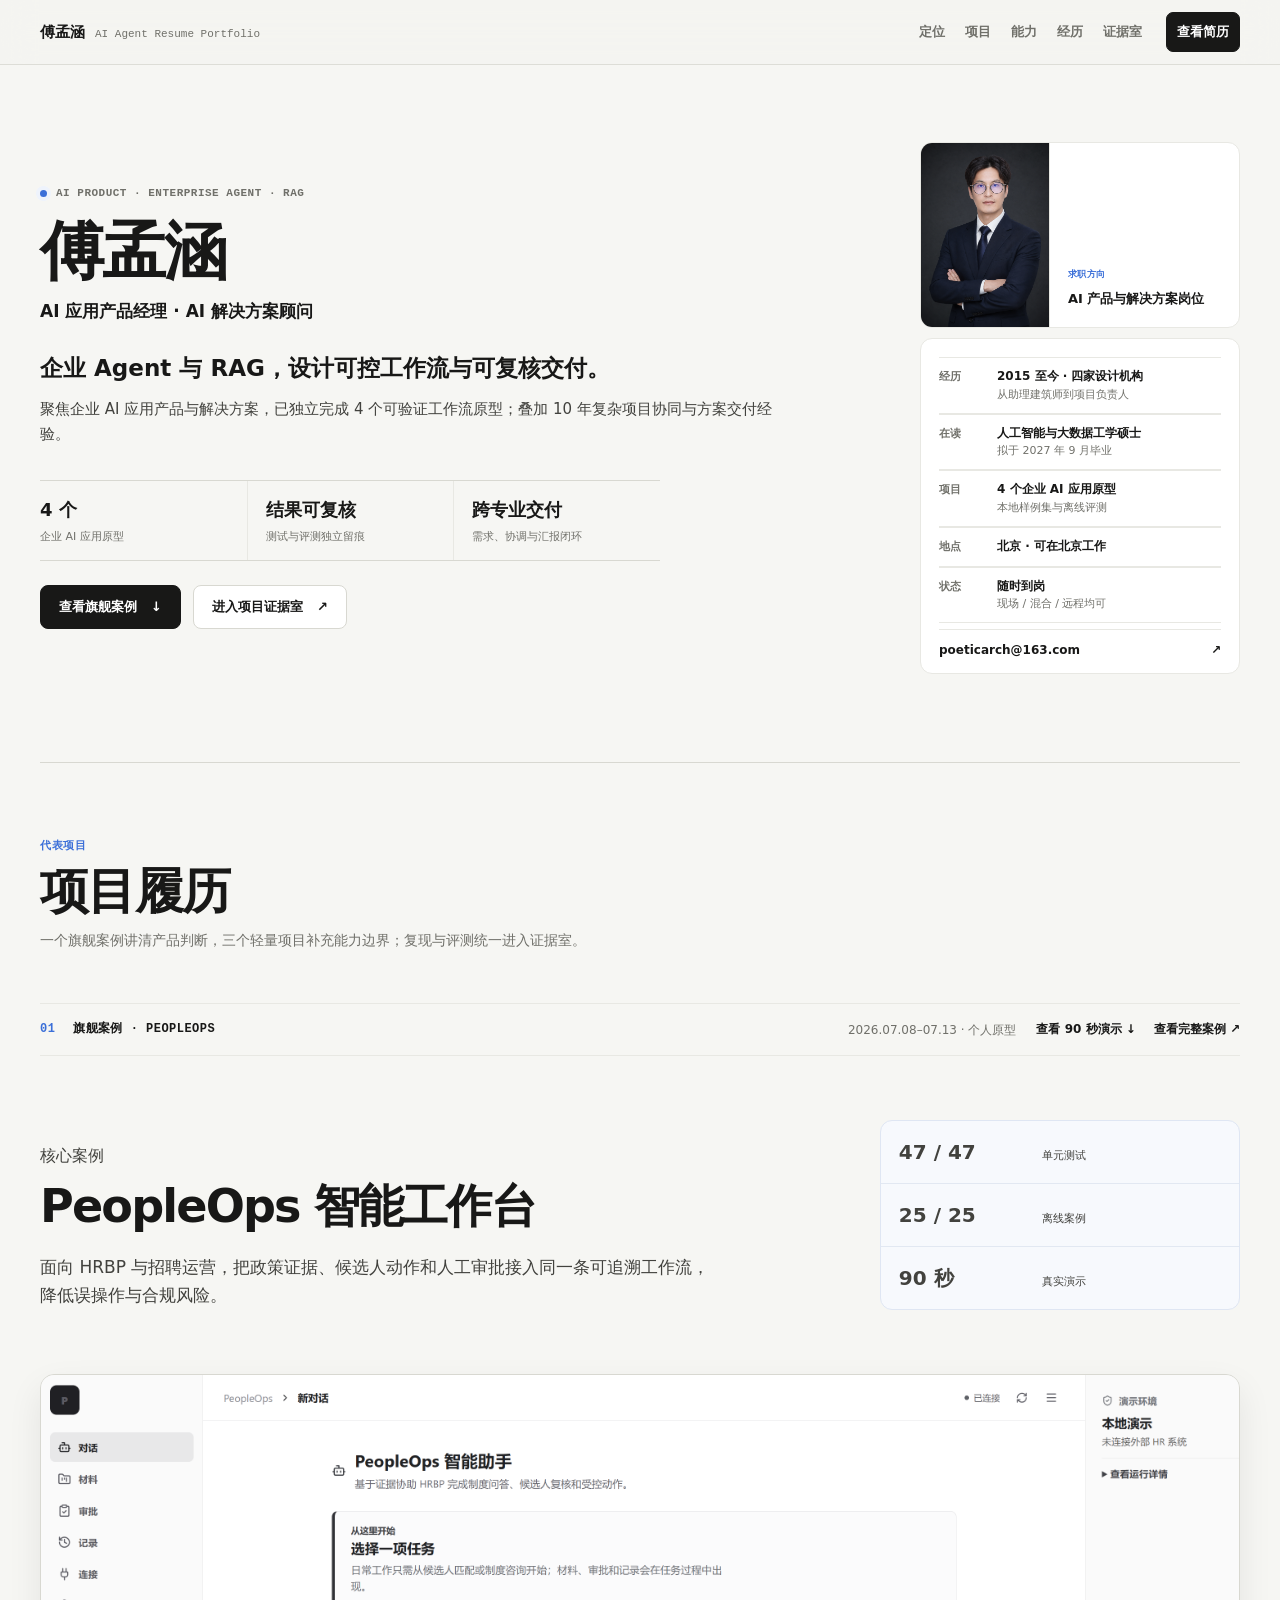
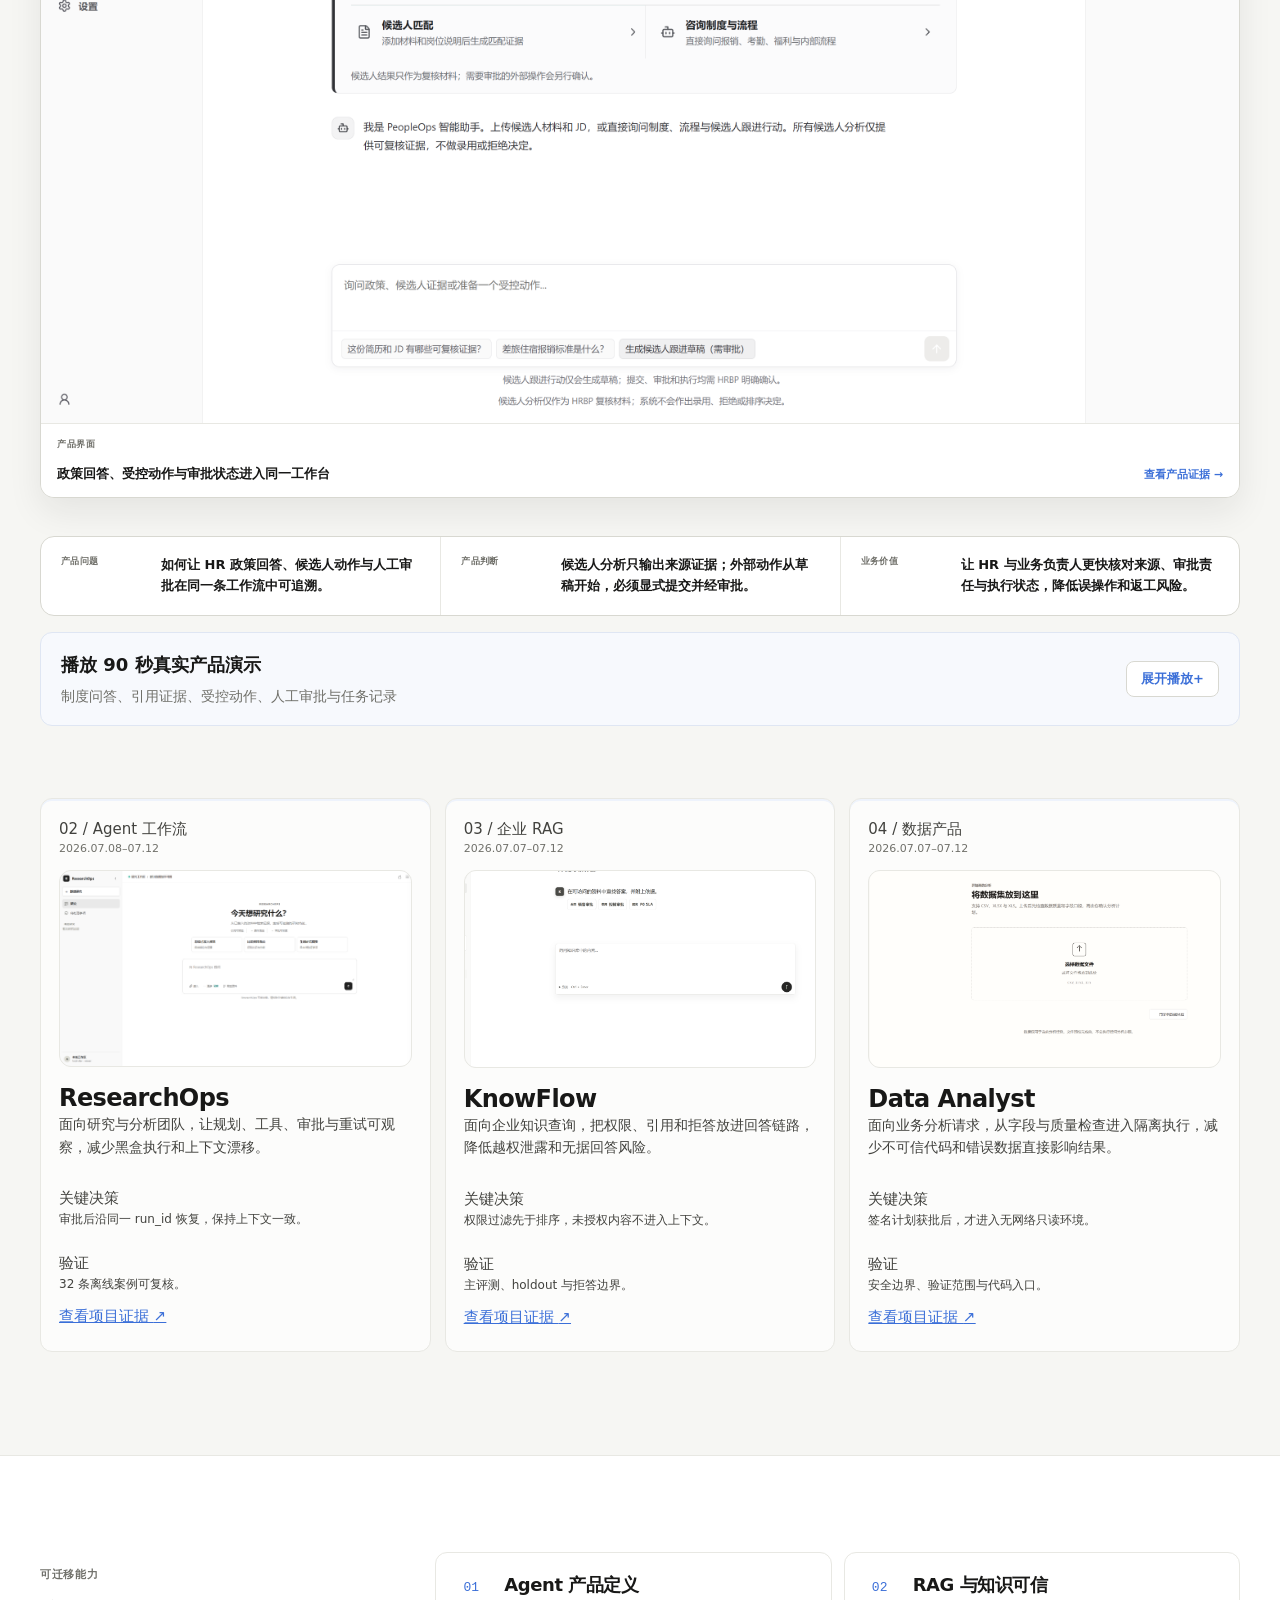
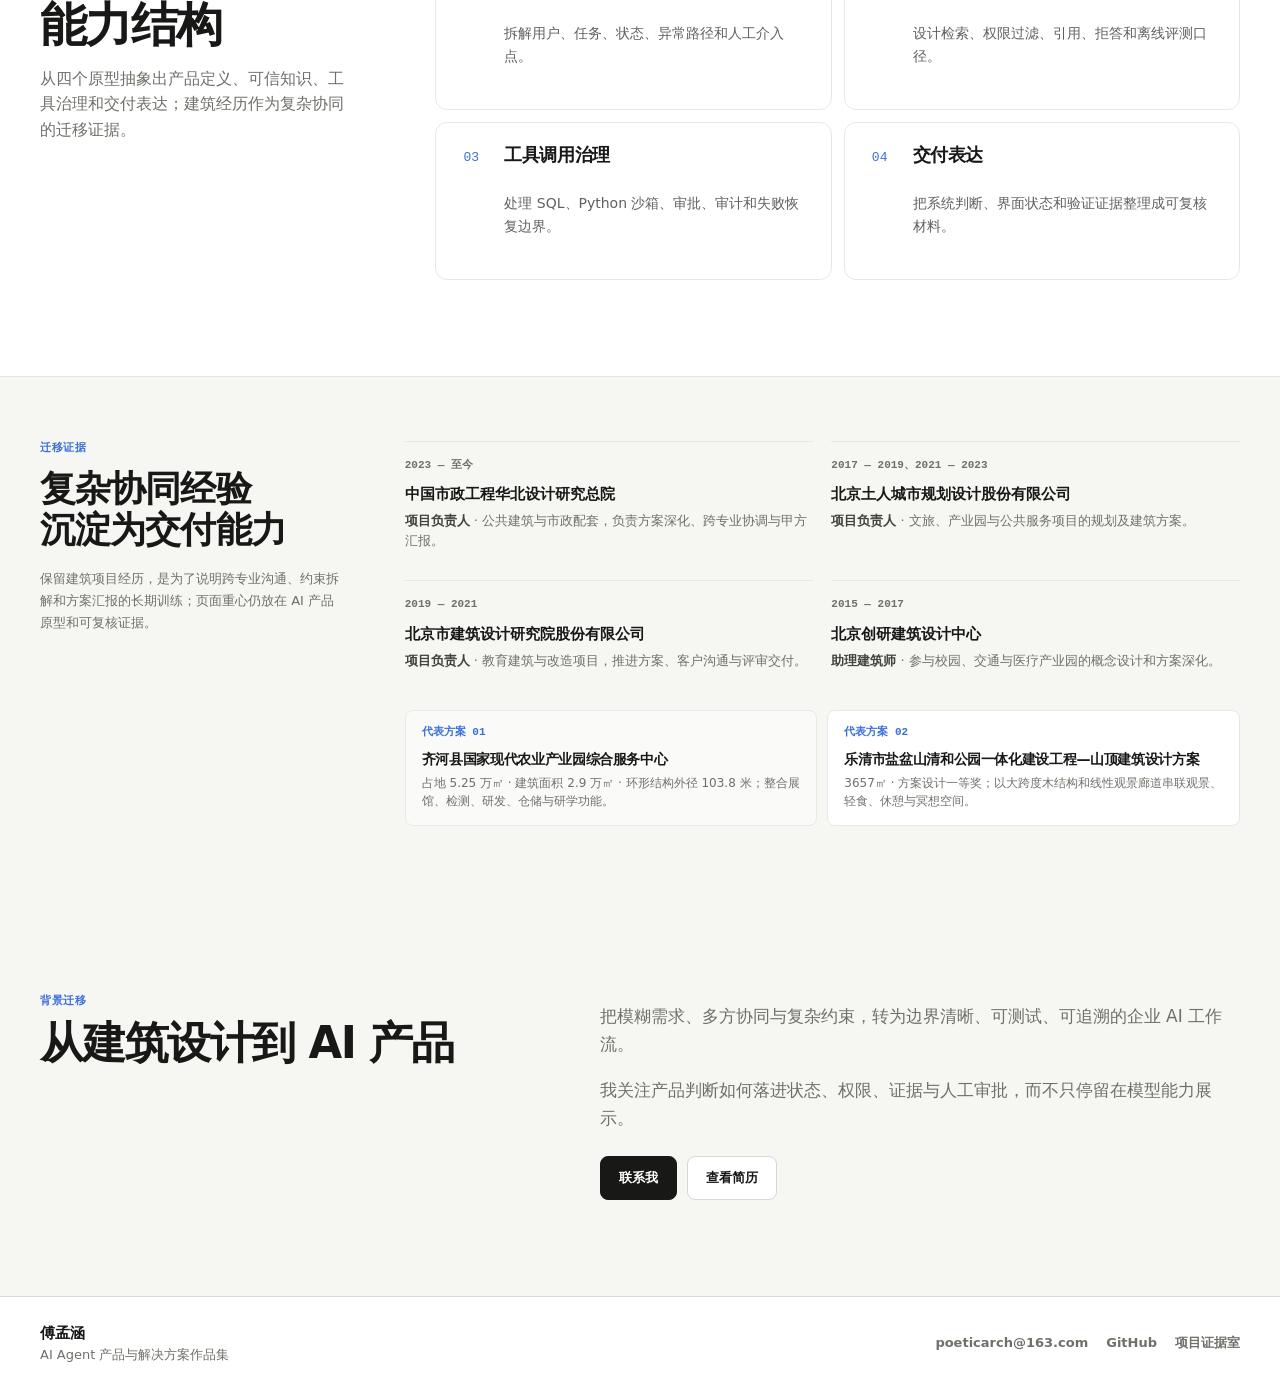
==== commit ce646a97: "fix: polish portfolio homepage and resume PDF layout" ====
--- a/index.html
+++ b/index.html
@@ -79,18 +79,18 @@
 
         <aside class="profile-stack" aria-label="候选人摘要">
           <div class="portrait-panel">
-            <img src="assets/profile-portrait.jpg" width="640" height="800" alt="傅孟涵免冠照" />
+            <img src="assets/profile-portrait.png" width="1122" height="1402" alt="傅孟涵免冠照" />
             <p><span>求职方向</span><strong>AI 产品与解决方案岗位</strong></p>
           </div>
           <div class="evidence-panel">
             <dl>
-              <div><dt>经历</dt><dd><strong>2015 至今 · 四家设计机构</strong><span>项目负责人 / 助理建筑师</span></dd></div>
+              <div><dt>经历</dt><dd><strong>2015 至今 · 四家设计机构</strong><span>从助理建筑师到项目负责人</span></dd></div>
               <div><dt>在读</dt><dd><strong>人工智能与大数据工学硕士</strong><span>拟于 2027 年 9 月毕业</span></dd></div>
               <div><dt>项目</dt><dd><strong>4 个企业 AI 应用原型</strong><span>本地样例集与离线评测</span></dd></div>
               <div><dt>地点</dt><dd><strong>北京 · 可在北京工作</strong></dd></div>
               <div><dt>状态</dt><dd><strong>随时到岗</strong><span>现场 / 混合 / 远程均可</span></dd></div>
             </dl>
-            <a href="mailto:poeticarch@163.com">poeticarch@163.com <span aria-hidden="true">↗</span></a>
+            <button class="contact-link" type="button" data-contact-open>poeticarch@163.com <span aria-hidden="true">↗</span></button>
           </div>
         </aside>
       </section>
@@ -262,7 +262,7 @@
           <p>把模糊需求、多方协同与复杂约束，转为边界清晰、可测试、可追溯的企业 AI 工作流。</p>
           <p>我关注产品判断如何落进状态、权限、证据与人工审批，而不只停留在模型能力展示。</p>
           <div class="background-actions">
-            <a class="button button-primary" href="mailto:poeticarch@163.com">联系我</a>
+            <button class="button button-primary" type="button" data-contact-open>联系我</button>
             <a class="button button-secondary" href="assets/resume.pdf" target="_blank" rel="noopener noreferrer">查看简历</a>
           </div>
         </div>
@@ -276,12 +276,31 @@
           <span>AI Agent 产品与解决方案作品集</span>
         </div>
         <div class="footer-links">
-          <a href="mailto:poeticarch@163.com">poeticarch@163.com</a>
+          <button class="contact-link" type="button" data-contact-open>poeticarch@163.com</button>
           <a href="https://github.com/dafu110" target="_blank" rel="noopener noreferrer">GitHub</a>
           <a href="cases/index.html">项目证据室</a>
         </div>
       </div>
     </footer>
+
+    <div class="contact-dialog" data-contact-dialog hidden role="dialog" aria-modal="true" aria-labelledby="contact-title">
+      <div class="contact-backdrop" data-contact-close></div>
+      <section class="contact-panel" role="document" tabindex="-1">
+        <button class="contact-close" type="button" data-contact-close aria-label="关闭联系方式">关闭</button>
+        <p class="eyebrow">Contact</p>
+        <h2 id="contact-title">联系我</h2>
+        <p>可直接复制邮箱发送邀约或沟通岗位，我会尽快回复。</p>
+        <div class="contact-email">
+          <span>邮箱</span>
+          <strong data-contact-email>poeticarch@163.com</strong>
+        </div>
+        <div class="contact-actions">
+          <button class="button button-primary" type="button" data-copy-email>复制邮箱</button>
+          <a class="button button-secondary" href="mailto:poeticarch@163.com">打开邮件客户端</a>
+        </div>
+        <p class="contact-status" data-contact-status role="status" aria-live="polite"></p>
+      </section>
+    </div>
 
     <script src="site.js" defer></script>
   </body>
--- a/base.css
+++ b/base.css
@@ -58,6 +58,16 @@
   color: inherit;
 }
 
+.contact-link {
+  padding: 0;
+  border: 0;
+  background: transparent;
+  color: inherit;
+  font: inherit;
+  text-align: left;
+  cursor: pointer;
+}
+
 .sr-only {
   position: absolute;
   width: 1px;
@@ -174,7 +184,8 @@
 
 .nav a,
 .header-action,
-.footer-links a {
+.footer-links a,
+.footer-links .contact-link {
   color: var(--muted);
   font-size: 13px;
   font-weight: 650;
@@ -186,7 +197,9 @@
 .header-action:hover,
 .header-action:focus-visible,
 .footer-links a:hover,
-.footer-links a:focus-visible {
+.footer-links a:focus-visible,
+.footer-links .contact-link:hover,
+.footer-links .contact-link:focus-visible {
   color: var(--ink);
 }
 
@@ -405,9 +418,11 @@
   border: 1px solid var(--line-dark);
   border-radius: var(--radius-sm);
   color: var(--ink);
+  font: inherit;
   font-size: 13px;
   font-weight: 650;
   text-decoration: none;
+  cursor: pointer;
   transition: background-color var(--motion-fast), border-color var(--motion-fast), color var(--motion-fast), transform var(--motion-fast);
 }
 
--- a/home.css
+++ b/home.css
@@ -198,9 +198,10 @@
   font-size: 11px;
 }
 
-.evidence-panel > a {
+.evidence-panel > .contact-link {
   display: flex;
   justify-content: space-between;
+  width: 100%;
   margin-top: 6px;
   padding-top: 11px;
   border-top: 1px solid var(--line);
@@ -794,6 +795,107 @@
   margin-top: 6px;
 }
 
+.contact-dialog {
+  position: fixed;
+  inset: 0;
+  z-index: 80;
+  display: grid;
+  place-items: center;
+  padding: 24px;
+}
+
+.contact-dialog[hidden] {
+  display: none;
+}
+
+.contact-backdrop {
+  position: absolute;
+  inset: 0;
+  background: rgb(24 24 23 / 38%);
+  backdrop-filter: blur(6px);
+}
+
+.contact-panel {
+  position: relative;
+  width: min(100%, 480px);
+  padding: 28px;
+  border: 1px solid var(--line-dark);
+  border-radius: var(--radius-sm);
+  background: var(--paper);
+  box-shadow: 0 24px 80px rgb(24 24 23 / 20%);
+}
+
+.contact-close {
+  position: absolute;
+  top: 16px;
+  right: 16px;
+  min-height: 34px;
+  padding: 6px 10px;
+  border: 1px solid var(--line);
+  border-radius: var(--radius-sm);
+  background: var(--surface);
+  color: var(--muted);
+  font: inherit;
+  font-size: 12px;
+  font-weight: 700;
+  cursor: pointer;
+}
+
+.contact-close:hover,
+.contact-close:focus-visible {
+  border-color: var(--ink);
+  color: var(--ink);
+}
+
+.contact-panel h2 {
+  margin-top: 12px;
+  padding-right: 56px;
+  font-size: clamp(1.85rem, 4vw, 2.4rem);
+}
+
+.contact-panel > p:not(.eyebrow):not(.contact-status) {
+  margin-top: 12px;
+  color: var(--muted);
+}
+
+.contact-email {
+  display: grid;
+  gap: 6px;
+  margin-top: 22px;
+  padding: 16px;
+  border: 1px solid var(--line);
+  border-radius: var(--radius-sm);
+  background: var(--surface);
+}
+
+.contact-email span {
+  color: var(--muted);
+  font-size: 12px;
+  font-weight: 700;
+}
+
+.contact-email strong {
+  color: var(--ink);
+  font-family: var(--font-mono);
+  font-size: 15px;
+  overflow-wrap: anywhere;
+}
+
+.contact-actions {
+  display: flex;
+  flex-wrap: wrap;
+  gap: 10px;
+  margin-top: 18px;
+}
+
+.contact-status {
+  min-height: 22px;
+  margin-top: 12px;
+  color: var(--accent);
+  font-size: 13px;
+  font-weight: 650;
+}
+
 @media (prefers-reduced-motion: reduce) {
   .supporting-project {
     transition: none;
--- a/responsive.css
+++ b/responsive.css
@@ -545,7 +545,7 @@
   }
 
   .evidence-panel dd span,
-  .evidence-panel > a {
+  .evidence-panel > .contact-link {
     font-size: 10px;
   }
 
@@ -728,4 +728,17 @@
   .background-copy {
     font-size: 13px;
   }
+
+  .contact-dialog {
+    align-items: end;
+    padding: 14px;
+  }
+
+  .contact-panel {
+    padding: 22px 18px 18px;
+  }
+
+  .contact-actions {
+    display: grid;
+  }
 }
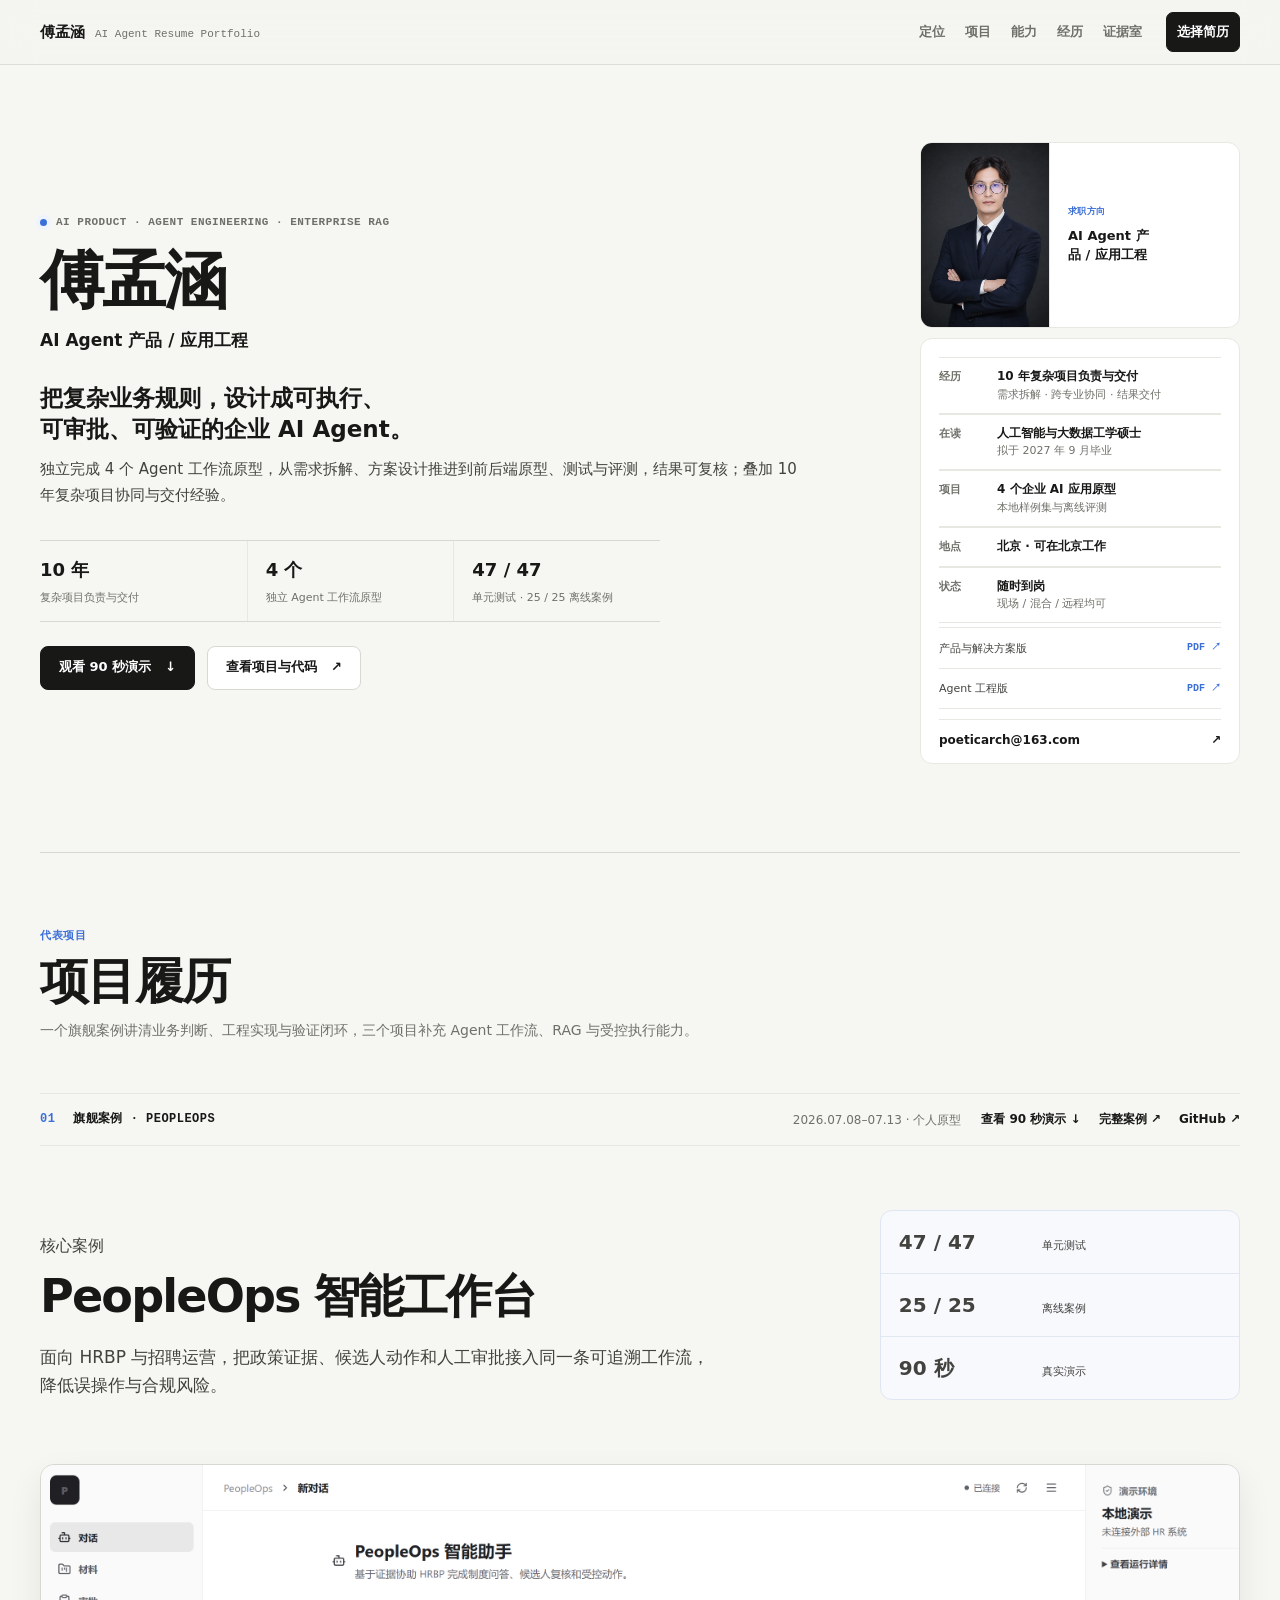
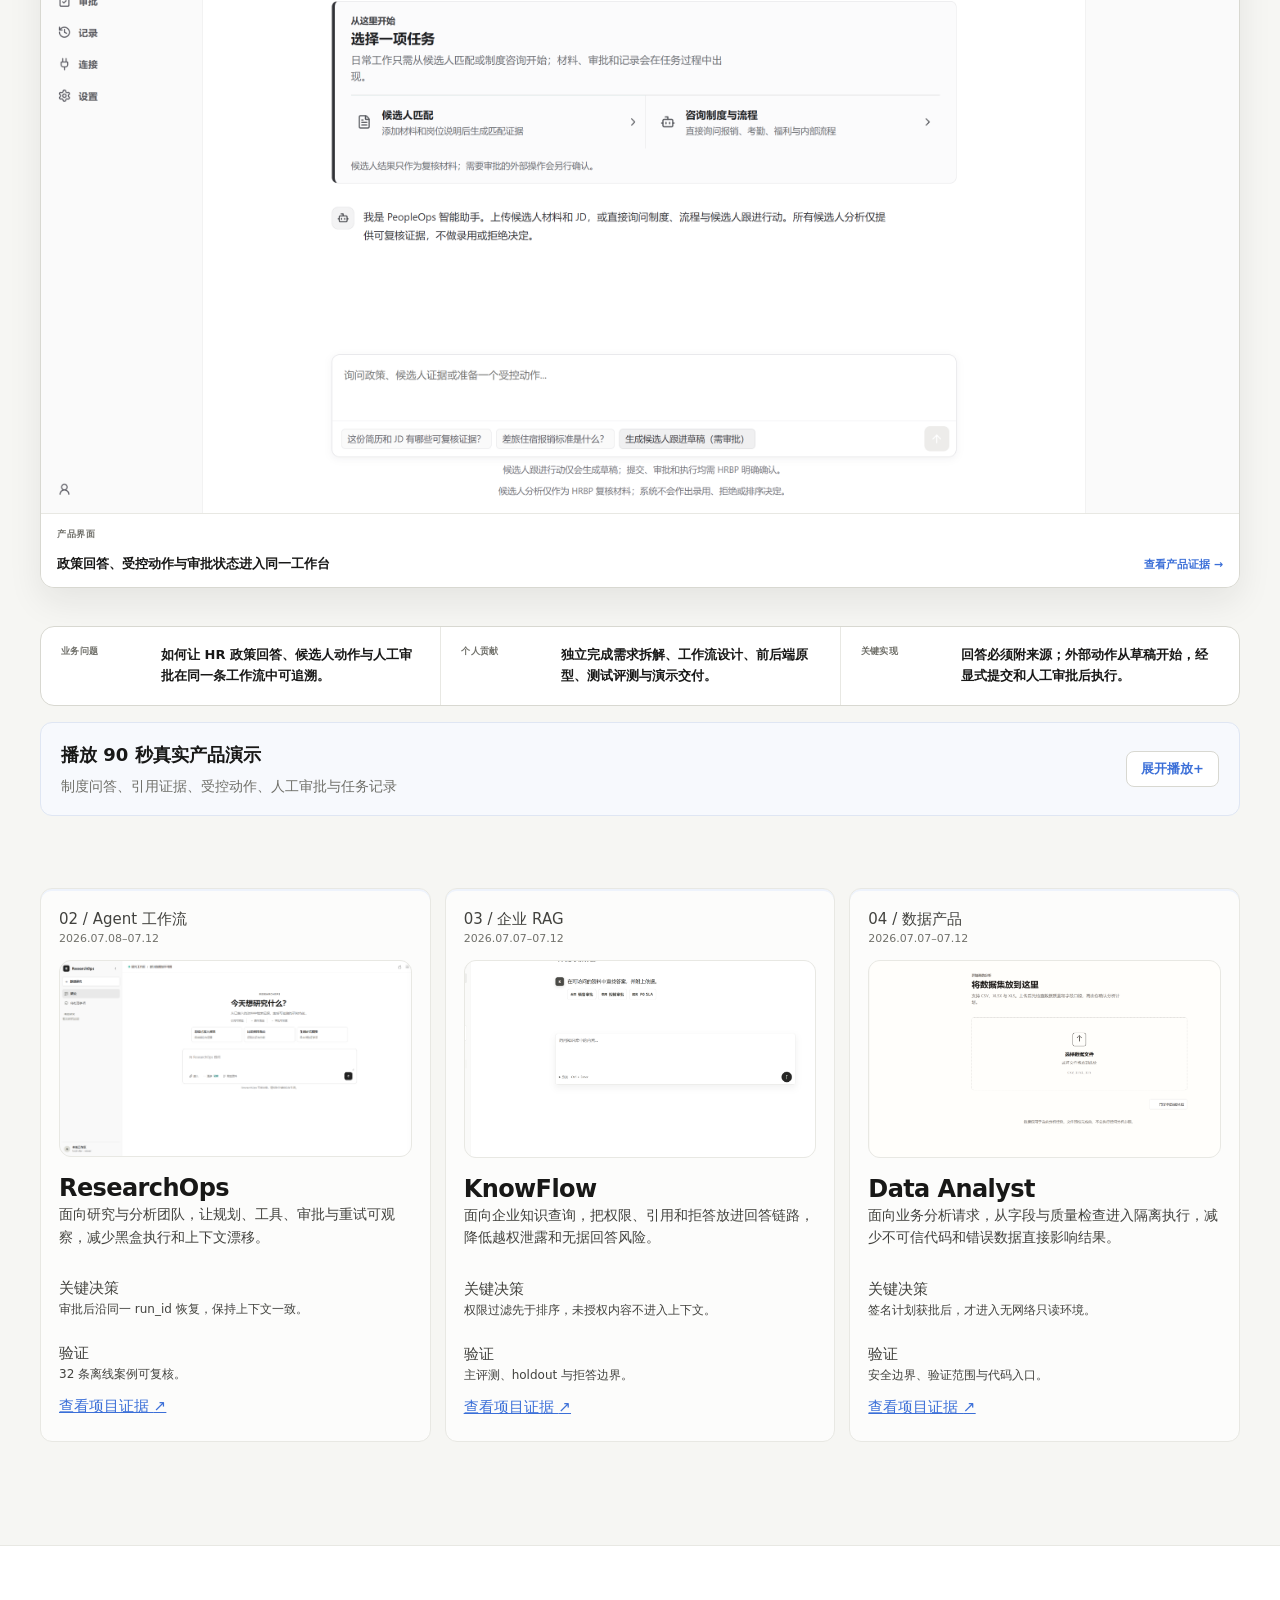
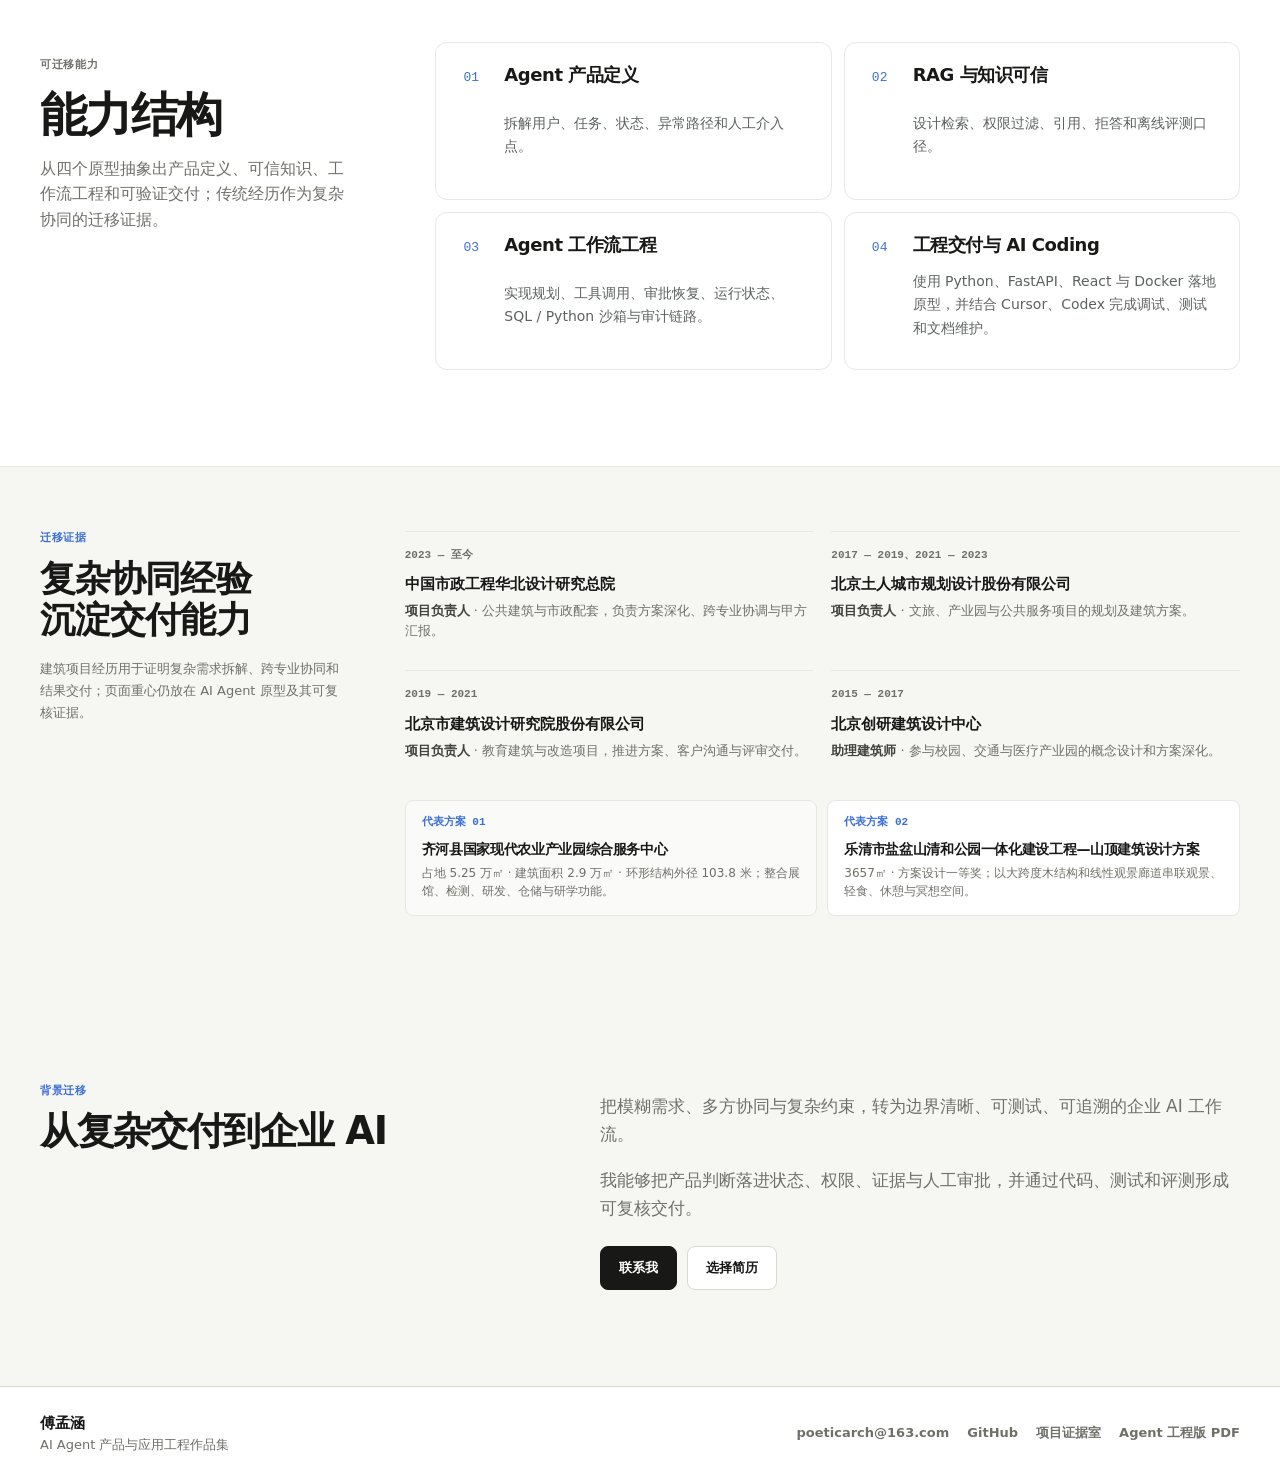
==== commit b895b397: "feat: strengthen AI Agent resume targeting" ====
--- a/index.html
+++ b/index.html
@@ -3,10 +3,10 @@
   <head>
     <meta charset="utf-8" />
     <meta name="viewport" content="width=device-width, initial-scale=1" />
-    <title>傅孟涵 | AI Agent 产品与解决方案作品集</title>
-    <meta name="description" content="傅孟涵的 AI Agent 产品与解决方案作品集：企业工作流、RAG、工具治理、评测与产品化交付。" />
-    <meta property="og:title" content="傅孟涵 | AI Agent 产品与解决方案作品集" />
-    <meta property="og:description" content="从复杂项目设计转向 AI Agent 产品与解决方案，展示可验证、可治理、可交付的项目证据。" />
+    <title>傅孟涵 | AI Agent 产品与应用工程作品集</title>
+    <meta name="description" content="傅孟涵的 AI Agent 产品与应用工程作品集：企业工作流、RAG、工具治理、评测与工程交付。" />
+    <meta property="og:title" content="傅孟涵 | AI Agent 产品与应用工程作品集" />
+    <meta property="og:description" content="展示从需求拆解、Agent 工作流设计到原型开发、测试评测的完整项目证据。" />
     <meta property="og:type" content="website" />
     <meta property="og:url" content="https://dafu110.github.io/agent-portfolio/" />
     <meta property="og:image" content="https://dafu110.github.io/agent-portfolio/assets/portfolio-social-preview.png" />
@@ -25,11 +25,11 @@
         "@context": "https://schema.org",
         "@type": "Person",
         "name": "傅孟涵",
-        "jobTitle": "AI 应用产品经理、AI 解决方案顾问",
+        "jobTitle": "AI Agent 产品经理、AI 应用工程师、AI 解决方案工程师",
         "email": "mailto:poeticarch@163.com",
         "address": {"@type": "PostalAddress", "addressLocality": "北京", "addressCountry": "CN"},
         "sameAs": ["https://github.com/dafu110"],
-        "knowsAbout": ["AI Agent", "RAG", "AI 产品设计", "工具治理", "Agent 评测"]
+        "knowsAbout": ["AI Agent", "RAG", "AI 产品设计", "Agent 工作流", "工具治理", "Agent 评测", "AI Coding"]
       }
     </script>
   </head>
@@ -52,44 +52,48 @@
           <a href="#experience">经历</a>
           <a href="cases/index.html">证据室</a>
         </nav>
-        <a class="header-action" href="assets/resume.pdf" target="_blank" rel="noopener noreferrer">查看简历</a>
+        <a class="header-action" href="#resume-versions">选择简历</a>
       </div>
     </header>
 
     <main id="main-content">
       <section id="profile" class="resume-hero container" aria-labelledby="hero-title">
         <div class="identity-panel">
-          <p class="eyebrow"><span aria-hidden="true"></span>AI Product · Enterprise Agent · RAG</p>
+          <p class="eyebrow"><span aria-hidden="true"></span>AI Product · Agent Engineering · Enterprise RAG</p>
           <h1 id="hero-title" class="signature-line">傅孟涵</h1>
-          <p class="hero-role">AI 应用产品经理 · AI 解决方案顾问</p>
-          <p class="hero-focus">企业 Agent 与 RAG，设计可控工作流与可复核交付。</p>
+          <p class="hero-role">AI Agent 产品 / 应用工程</p>
+          <p class="hero-focus"><span>把复杂业务规则，设计成可执行、</span><span>可审批、可验证的企业 AI Agent。</span></p>
           <p class="hero-statement">
-            聚焦企业 AI 应用产品与解决方案，已独立完成 4 个可验证工作流原型；叠加 10 年复杂项目协同与方案交付经验。
+            独立完成 4 个 Agent 工作流原型，从需求拆解、方案设计推进到前后端原型、测试与评测，结果可复核；叠加 10 年复杂项目协同与交付经验。
           </p>
           <div class="hero-proof" aria-label="核心证据">
-            <div><strong>4 个</strong><span>企业 AI 应用原型</span></div>
-            <div><strong>结果可复核</strong><span>测试与评测独立留痕</span></div>
-            <div><strong>跨专业交付</strong><span>需求、协调与汇报闭环</span></div>
+            <div><strong>10 年</strong><span>复杂项目负责与交付</span></div>
+            <div><strong>4 个</strong><span>独立 Agent 工作流原型</span></div>
+            <div><strong>47 / 47</strong><span>单元测试 · 25 / 25 离线案例</span></div>
           </div>
           <div class="action-row">
-            <a class="button button-primary" href="#project-peopleops">查看旗舰案例 <span aria-hidden="true">↓</span></a>
-            <a class="button button-secondary" href="cases/index.html">进入项目证据室 <span aria-hidden="true">↗</span></a>
+            <a class="button button-primary" href="#peopleops-demo">观看 90 秒演示 <span aria-hidden="true">↓</span></a>
+            <a class="button button-secondary" href="cases/index.html">查看项目与代码 <span aria-hidden="true">↗</span></a>
           </div>
         </div>
 
         <aside class="profile-stack" aria-label="候选人摘要">
           <div class="portrait-panel">
             <img src="assets/profile-portrait.png" width="1122" height="1402" alt="傅孟涵免冠照" />
-            <p><span>求职方向</span><strong>AI 产品与解决方案岗位</strong></p>
+            <p><span>求职方向</span><strong>AI Agent 产品 / 应用工程</strong></p>
           </div>
           <div class="evidence-panel">
             <dl>
-              <div><dt>经历</dt><dd><strong>2015 至今 · 四家设计机构</strong><span>从助理建筑师到项目负责人</span></dd></div>
+              <div><dt>经历</dt><dd><strong>10 年复杂项目负责与交付</strong><span>需求拆解 · 跨专业协同 · 结果交付</span></dd></div>
               <div><dt>在读</dt><dd><strong>人工智能与大数据工学硕士</strong><span>拟于 2027 年 9 月毕业</span></dd></div>
               <div><dt>项目</dt><dd><strong>4 个企业 AI 应用原型</strong><span>本地样例集与离线评测</span></dd></div>
               <div><dt>地点</dt><dd><strong>北京 · 可在北京工作</strong></dd></div>
               <div><dt>状态</dt><dd><strong>随时到岗</strong><span>现场 / 混合 / 远程均可</span></dd></div>
             </dl>
+            <div id="resume-versions" class="resume-versions" aria-label="定向 PDF 简历">
+              <a href="assets/resume.pdf" target="_blank" rel="noopener noreferrer"><span>产品与解决方案版</span><strong>PDF ↗</strong></a>
+              <a href="assets/resume-agent-engineer.pdf" target="_blank" rel="noopener noreferrer"><span>Agent 工程版</span><strong>PDF ↗</strong></a>
+            </div>
             <button class="contact-link" type="button" data-contact-open>poeticarch@163.com <span aria-hidden="true">↗</span></button>
           </div>
         </aside>
@@ -99,7 +103,7 @@
         <div class="section-title">
           <p class="eyebrow">代表项目</p>
           <h2 id="work-title">项目履历</h2>
-          <p>一个旗舰案例讲清产品判断，三个轻量项目补充能力边界；复现与评测统一进入证据室。</p>
+          <p>一个旗舰案例讲清业务判断、工程实现与验证闭环，三个项目补充 Agent 工作流、RAG 与受控执行能力。</p>
         </div>
 
         <div class="experience-list">
@@ -107,7 +111,7 @@
             <header class="flagship-head">
               <p><span>01</span> 旗舰案例 · PeopleOps</p>
               <p class="project-period"><time datetime="2026-07-08">2026.07.08</time>–<time datetime="2026-07-13">07.13</time> · 个人原型</p>
-              <div class="flagship-actions"><a href="#peopleops-demo">查看 90 秒演示 <span aria-hidden="true">↓</span></a><a href="cases/index.html#peopleops">查看完整案例 <span aria-hidden="true">↗</span></a></div>
+              <div class="flagship-actions"><a href="#peopleops-demo">查看 90 秒演示 <span aria-hidden="true">↓</span></a><a href="cases/index.html#peopleops">完整案例 <span aria-hidden="true">↗</span></a><a href="https://github.com/dafu110/peopleops-intelligence-agent" target="_blank" rel="noreferrer">GitHub <span aria-hidden="true">↗</span></a></div>
             </header>
             <div class="flagship-intro">
               <div class="experience-main">
@@ -127,9 +131,9 @@
                 <figcaption class="shot-caption"><span>产品界面</span><strong>政策回答、受控动作与审批状态进入同一工作台</strong><a href="cases/index.html#peopleops">查看产品证据</a></figcaption>
               </figure>
               <dl class="resume-facts">
-                <div><dt>产品问题</dt><dd>如何让 HR 政策回答、候选人动作与人工审批在同一条工作流中可追溯。</dd></div>
-                <div><dt>产品判断</dt><dd>候选人分析只输出来源证据；外部动作从草稿开始，必须显式提交并经审批。</dd></div>
-                <div><dt>业务价值</dt><dd>让 HR 与业务负责人更快核对来源、审批责任与执行状态，降低误操作和返工风险。</dd></div>
+                <div><dt>业务问题</dt><dd>如何让 HR 政策回答、候选人动作与人工审批在同一条工作流中可追溯。</dd></div>
+                <div><dt>个人贡献</dt><dd>独立完成需求拆解、工作流设计、前后端原型、测试评测与演示交付。</dd></div>
+                <div><dt>关键实现</dt><dd>回答必须附来源；外部动作从草稿开始，经显式提交和人工审批后执行。</dd></div>
               </dl>
             </div>
             <details id="peopleops-demo" class="video-disclosure">
@@ -186,13 +190,13 @@
           <div class="section-title compact">
             <p class="eyebrow">可迁移能力</p>
             <h2 id="capability-title">能力结构</h2>
-            <p>从四个原型抽象出产品定义、可信知识、工具治理和交付表达；建筑经历作为复杂协同的迁移证据。</p>
+            <p>从四个原型抽象出产品定义、可信知识、工作流工程和可验证交付；传统经历作为复杂协同的迁移证据。</p>
           </div>
           <div class="capability-grid">
             <section><span>01</span><h3>Agent 产品定义</h3><p>拆解用户、任务、状态、异常路径和人工介入点。</p></section>
             <section><span>02</span><h3>RAG 与知识可信</h3><p>设计检索、权限过滤、引用、拒答和离线评测口径。</p></section>
-            <section><span>03</span><h3>工具调用治理</h3><p>处理 SQL、Python 沙箱、审批、审计和失败恢复边界。</p></section>
-            <section><span>04</span><h3>交付表达</h3><p>把系统判断、界面状态和验证证据整理成可复核材料。</p></section>
+            <section><span>03</span><h3>Agent 工作流工程</h3><p>实现规划、工具调用、审批恢复、运行状态、SQL / Python 沙箱与审计链路。</p></section>
+            <section><span>04</span><h3>工程交付与 AI Coding</h3><p>使用 Python、FastAPI、React 与 Docker 落地原型，并结合 Cursor、Codex 完成调试、测试和文档维护。</p></section>
           </div>
         </div>
       </section>
@@ -200,8 +204,8 @@
       <section id="experience" class="career-section container" aria-labelledby="experience-title">
         <div class="career-header">
           <p class="eyebrow">迁移证据</p>
-          <h2 id="experience-title"><span>复杂协同经验</span><span>沉淀为交付能力</span></h2>
-          <p class="career-note">保留建筑项目经历，是为了说明跨专业沟通、约束拆解和方案汇报的长期训练；页面重心仍放在 AI 产品原型和可复核证据。</p>
+          <h2 id="experience-title"><span>复杂协同经验</span><span>沉淀交付能力</span></h2>
+          <p class="career-note">建筑项目经历用于证明复杂需求拆解、跨专业协同和结果交付；页面重心仍放在 AI Agent 原型及其可复核证据。</p>
         </div>
         <div class="career-content">
           <dl class="career-facts" aria-label="建筑设计任职经历">
@@ -256,14 +260,14 @@
       <section class="section container background-section" aria-labelledby="background-title">
         <div>
           <p class="eyebrow">背景迁移</p>
-          <h2 id="background-title">从建筑设计到 AI 产品</h2>
+          <h2 id="background-title">从复杂交付到企业 AI</h2>
         </div>
         <div class="background-copy">
           <p>把模糊需求、多方协同与复杂约束，转为边界清晰、可测试、可追溯的企业 AI 工作流。</p>
-          <p>我关注产品判断如何落进状态、权限、证据与人工审批，而不只停留在模型能力展示。</p>
+          <p>我能够把产品判断落进状态、权限、证据与人工审批，并通过代码、测试和评测形成可复核交付。</p>
           <div class="background-actions">
             <button class="button button-primary" type="button" data-contact-open>联系我</button>
-            <a class="button button-secondary" href="assets/resume.pdf" target="_blank" rel="noopener noreferrer">查看简历</a>
+            <a class="button button-secondary" href="#resume-versions">选择简历</a>
           </div>
         </div>
       </section>
@@ -273,12 +277,13 @@
       <div class="container footer-inner">
         <div>
           <strong>傅孟涵</strong>
-          <span>AI Agent 产品与解决方案作品集</span>
+          <span>AI Agent 产品与应用工程作品集</span>
         </div>
         <div class="footer-links">
           <button class="contact-link" type="button" data-contact-open>poeticarch@163.com</button>
           <a href="https://github.com/dafu110" target="_blank" rel="noopener noreferrer">GitHub</a>
           <a href="cases/index.html">项目证据室</a>
+          <a href="assets/resume-agent-engineer.pdf" target="_blank" rel="noopener noreferrer">Agent 工程版 PDF</a>
         </div>
       </div>
     </footer>
--- a/home.css
+++ b/home.css
@@ -51,6 +51,10 @@
   font-size: clamp(1.35rem, 1.8vw, 1.65rem);
   font-weight: 650;
   line-height: 1.35;
+}
+
+.hero-focus span {
+  display: block;
 }
 
 .hero-statement {
@@ -140,7 +144,7 @@
 
 .portrait-panel p {
   display: grid;
-  align-content: end;
+  align-content: center;
   gap: 8px;
   padding: 18px;
   border-top: 0;
@@ -161,6 +165,7 @@
   max-width: none;
   font-size: 13px;
   text-align: left;
+  text-wrap: balance;
 }
 
 .evidence-panel {
@@ -172,6 +177,38 @@
 
 .evidence-panel dl {
   gap: 0;
+}
+
+.resume-versions {
+  display: grid;
+  margin: 4px 0 10px;
+  border-block: 1px solid var(--line);
+}
+
+.resume-versions a {
+  display: flex;
+  align-items: center;
+  justify-content: space-between;
+  gap: 12px;
+  min-height: 40px;
+  color: var(--text);
+  font-size: 11px;
+  text-decoration: none;
+}
+
+.resume-versions a + a {
+  border-top: 1px solid var(--line);
+}
+
+.resume-versions strong {
+  color: var(--accent);
+  font-family: var(--font-mono);
+  font-size: 10px;
+}
+
+.resume-versions a:hover span,
+.resume-versions a:focus-visible span {
+  color: var(--ink);
 }
 
 .evidence-panel dl div {
@@ -318,6 +355,7 @@
   color: var(--ink);
   font-size: 14px;
   line-height: 1.45;
+  text-wrap: balance;
 }
 
 .career-scheme div span {
@@ -757,6 +795,7 @@
 
 .capability-grid h3 {
   font-size: 18px;
+  text-wrap: balance;
 }
 
 .capability-grid p {
@@ -772,13 +811,12 @@
 }
 
 .background-section h2 {
-  font-size: clamp(2.4rem, 3.4vw, 3.35rem);
+  font-size: clamp(2.25rem, 3vw, 3rem);
 }
 
 @media (min-width: 981px) and (max-width: 1199px) {
   .background-section h2 {
     font-size: clamp(2.1rem, 3vw, 2.8rem);
-    white-space: normal;
   }
 }
 
--- a/responsive.css
+++ b/responsive.css
@@ -59,10 +59,6 @@
     grid-template-columns: 1fr;
   }
 
-  .background-section h2 {
-    white-space: normal;
-  }
-
   .resume-hero {
     min-height: auto;
   }
@@ -682,7 +678,7 @@
   }
 
   .background-section h2 {
-    font-size: clamp(1.9rem, 8vw, 2.15rem);
+    font-size: 1.8rem;
   }
 
   .case-hero h1 {
@@ -707,7 +703,9 @@
 
   .cta-card h2 {
     font-size: clamp(1.22rem, 6.15vw, 1.5rem);
-    white-space: nowrap;
+    max-width: 18ch;
+    white-space: normal;
+    text-wrap: balance;
   }
 
   .evidence-index {
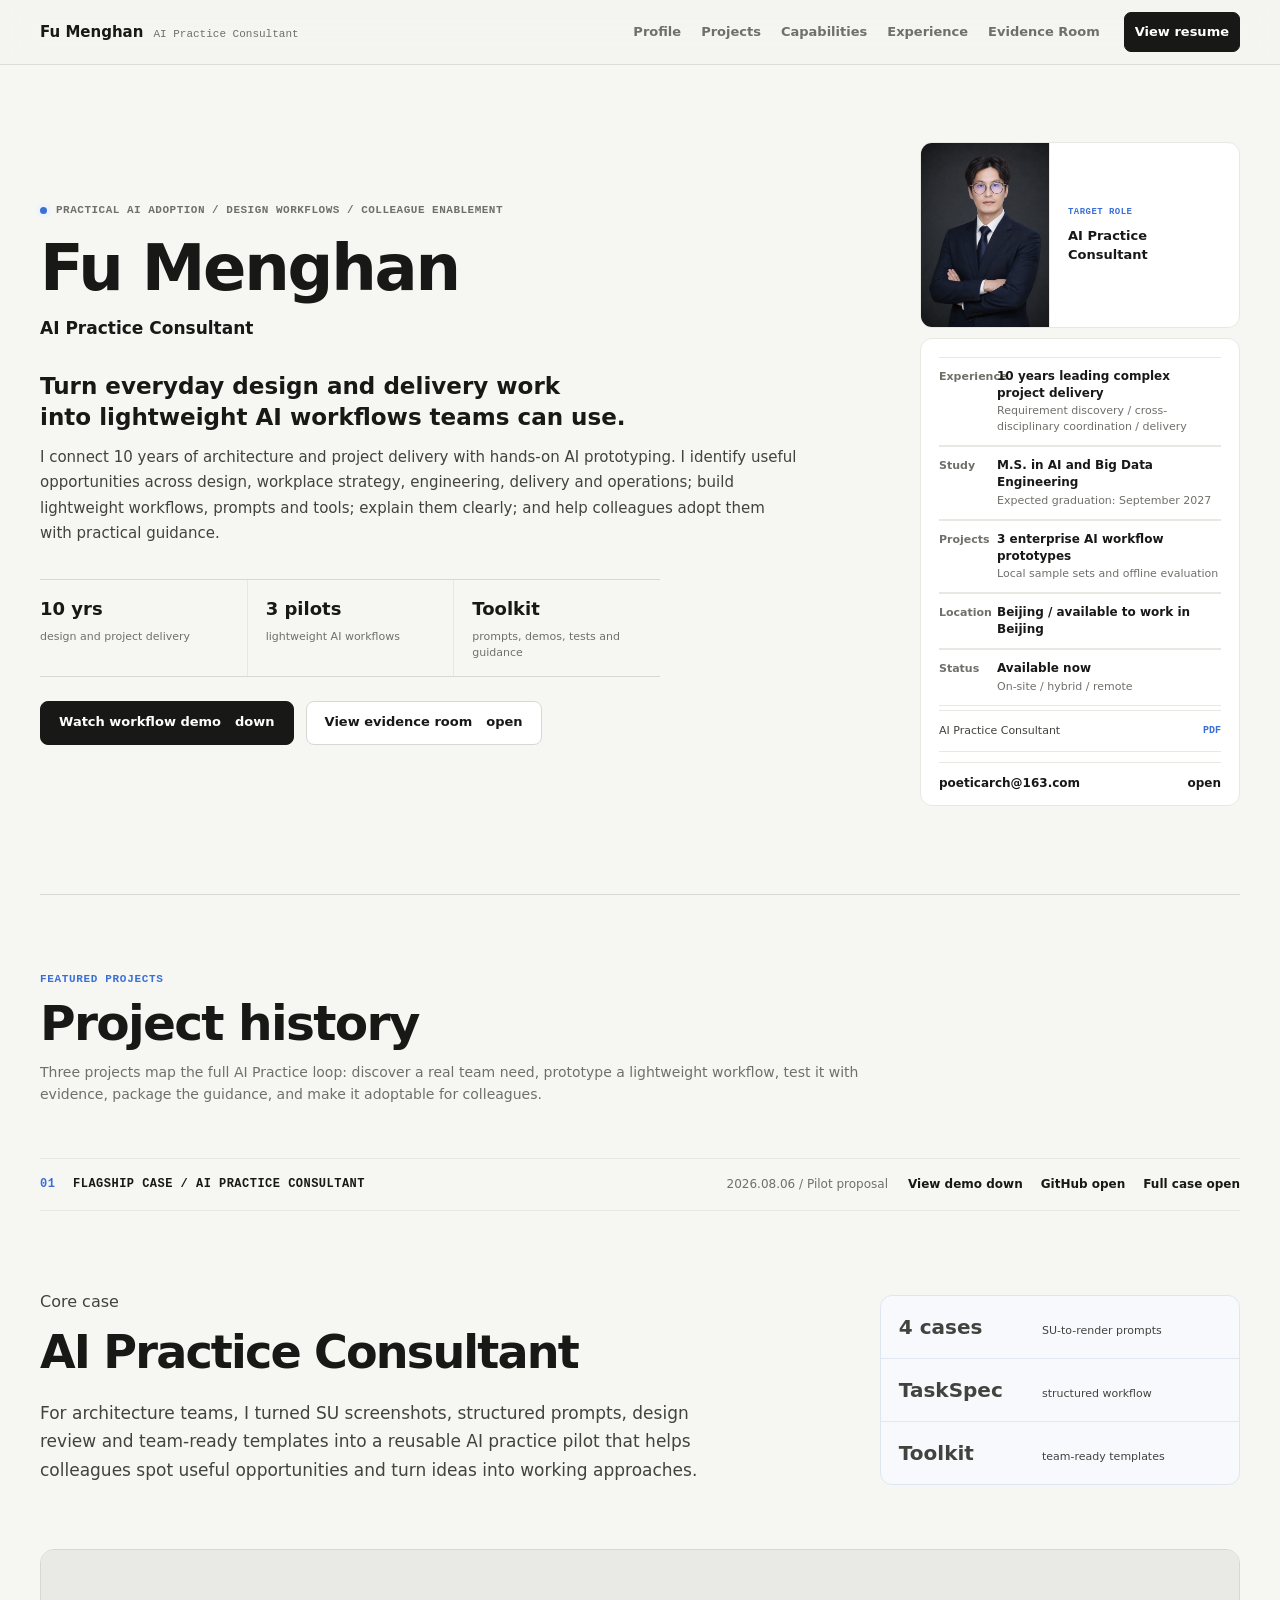
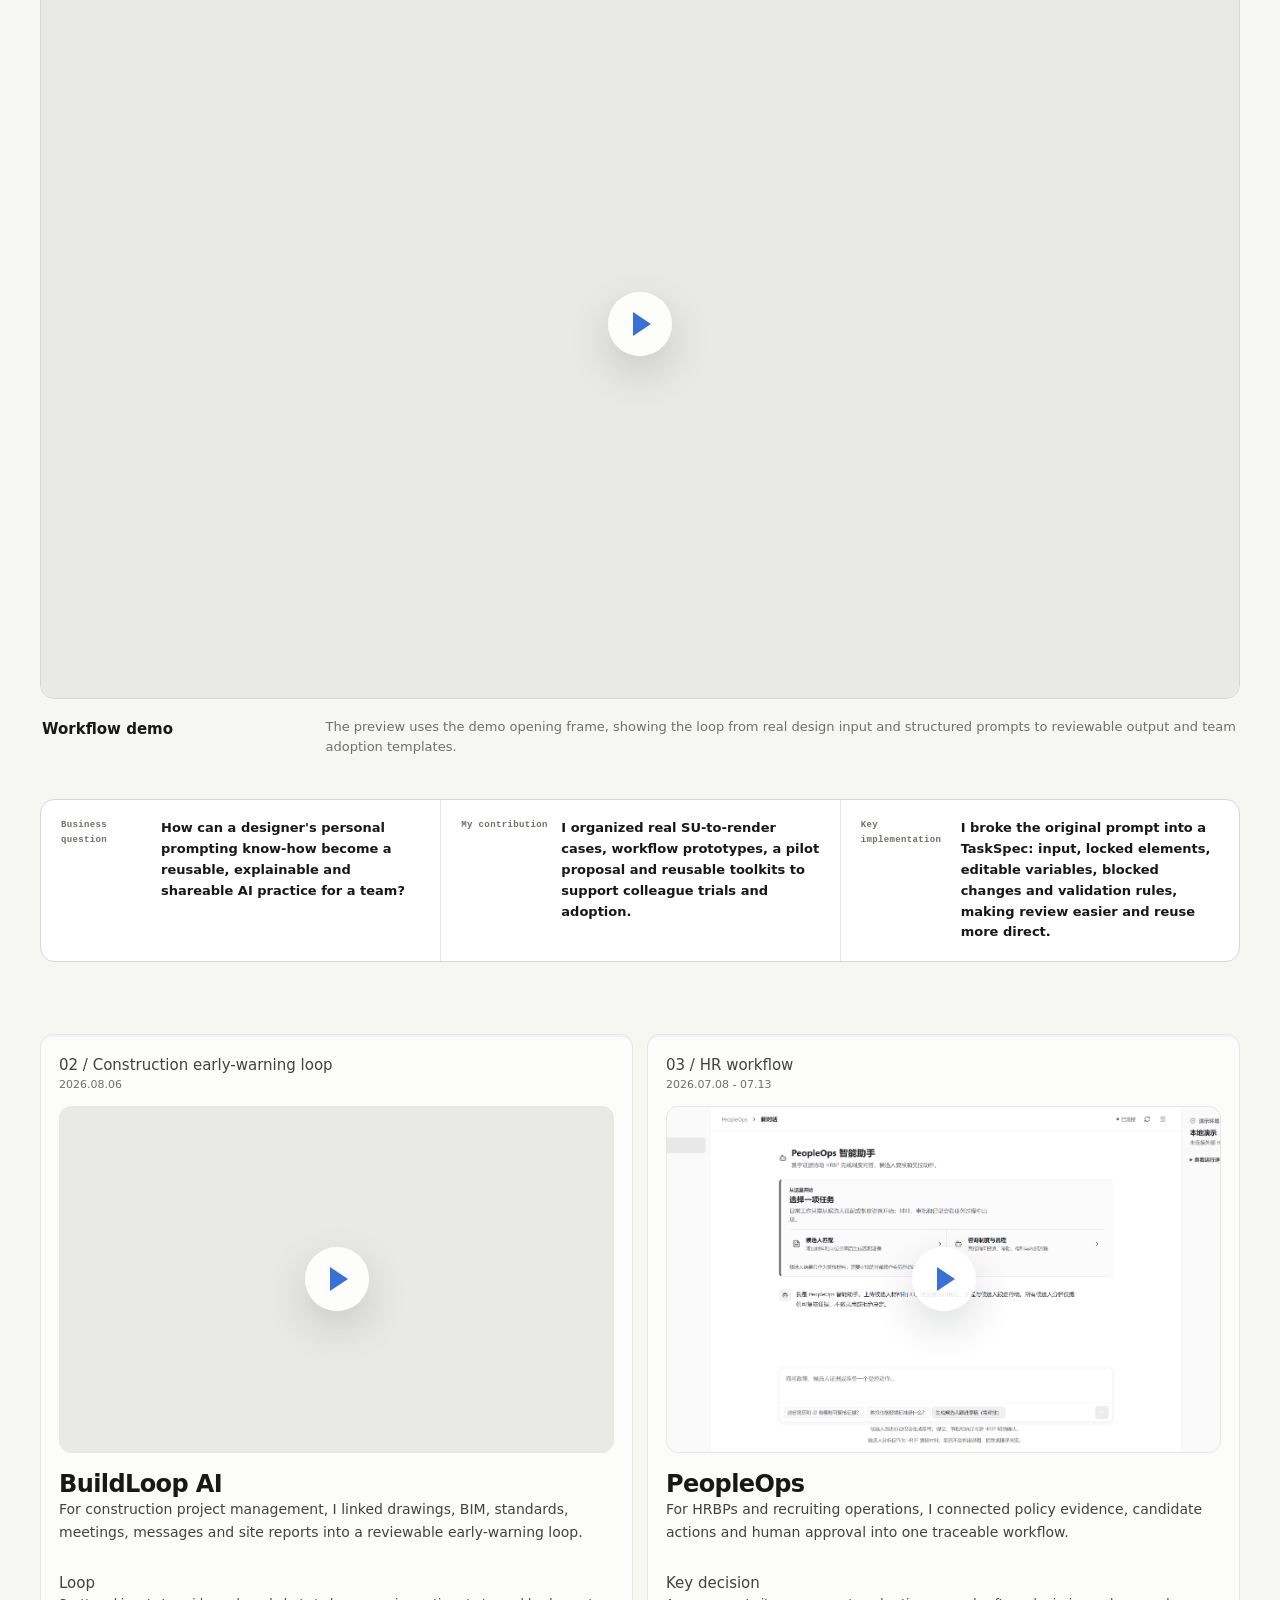
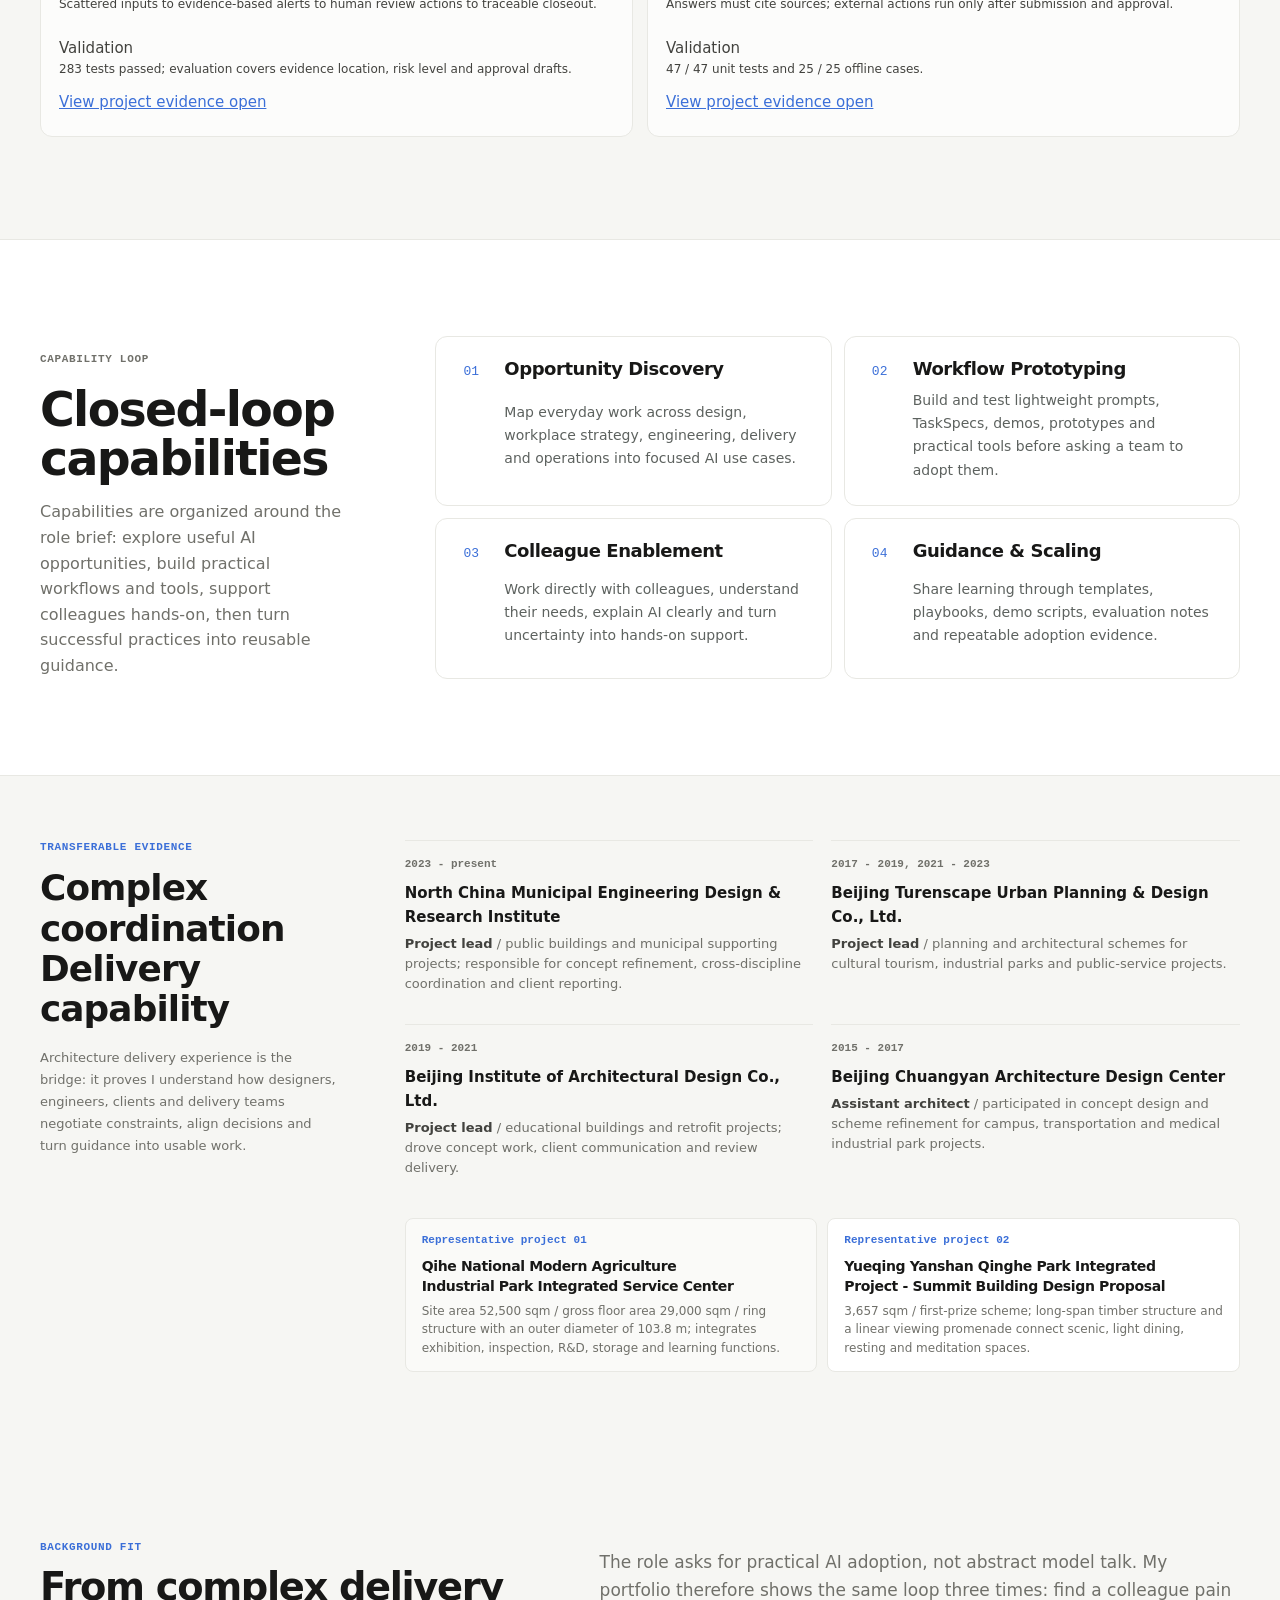
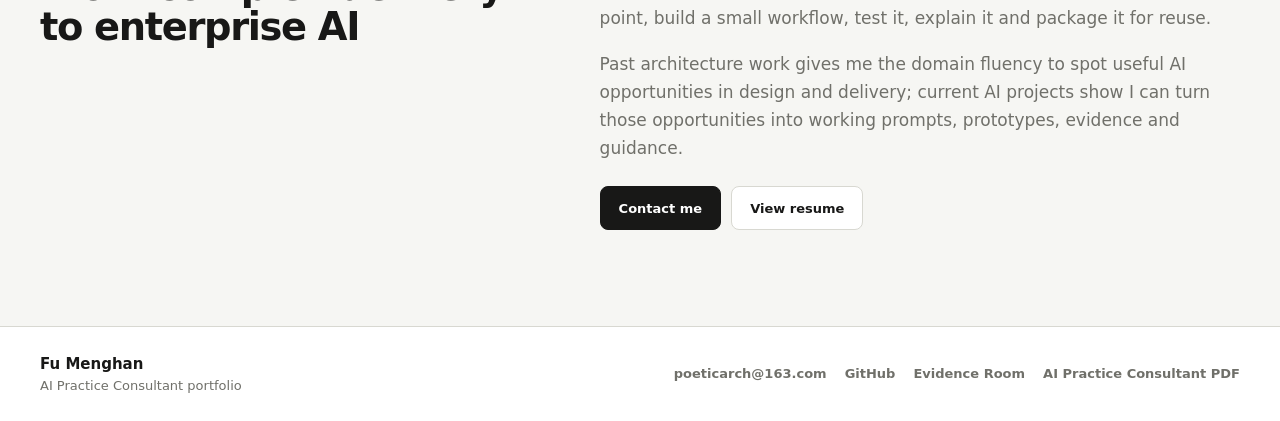
==== commit ba43cc7f: "feat: publish fully English AI Practice Consultant resume" ====
--- a/index.html
+++ b/index.html
@@ -1,12 +1,12 @@
-﻿<!doctype html>
-<html lang="zh-CN">
+<!doctype html>
+<html lang="en">
   <head>
     <meta charset="utf-8" />
     <meta name="viewport" content="width=device-width, initial-scale=1" />
-    <title>傅孟涵 | AI Agent 产品与应用工程作品集</title>
-    <meta name="description" content="傅孟涵的 AI Agent 产品与应用工程作品集：企业工作流、RAG、工具治理、评测与工程交付。" />
-    <meta property="og:title" content="傅孟涵 | AI Agent 产品与应用工程作品集" />
-    <meta property="og:description" content="展示从需求拆解、Agent 工作流设计到原型开发、测试评测的完整项目证据。" />
+    <title>Fu Menghan | AI Practice Consultant Portfolio</title>
+    <meta name="description" content="AI Practice Consultant portfolio for practical, people-facing AI adoption across design, workplace strategy, engineering, delivery and business operations." />
+    <meta property="og:title" content="Fu Menghan | AI Practice Consultant Portfolio" />
+    <meta property="og:description" content="Evidence-led AI practice work: opportunity discovery, lightweight workflows, prototypes, tests, colleague enablement and adoption guidance." />
     <meta property="og:type" content="website" />
     <meta property="og:url" content="https://dafu110.github.io/agent-portfolio/" />
     <meta property="og:image" content="https://dafu110.github.io/agent-portfolio/assets/portfolio-social-preview.png" />
@@ -24,162 +24,153 @@
       {
         "@context": "https://schema.org",
         "@type": "Person",
-        "name": "傅孟涵",
-        "jobTitle": "AI Agent 产品经理、AI 应用工程师、AI 解决方案工程师",
+        "name": "Fu Menghan",
+        "jobTitle": "AI Practice Consultant",
         "email": "mailto:poeticarch@163.com",
-        "address": {"@type": "PostalAddress", "addressLocality": "北京", "addressCountry": "CN"},
+        "address": {"@type": "PostalAddress", "addressLocality": "Beijing", "addressCountry": "CN"},
         "sameAs": ["https://github.com/dafu110"],
-        "knowsAbout": ["AI Agent", "RAG", "AI 产品设计", "Agent 工作流", "工具治理", "Agent 评测", "AI Coding"]
+        "knowsAbout": ["AI Practice", "AI workflows", "RAG", "tool calling", "evaluation", "colleague enablement", "architecture delivery"]
       }
     </script>
   </head>
   <body>
-    <a class="skip-link" href="#main-content">跳到主要内容</a>
+    <a class="skip-link" href="#main-content">Skip to main content</a>
 
     <header class="site-header">
       <div class="container header-inner">
-        <a class="brand" href="#main-content" aria-label="返回首页顶部">
-          <strong>傅孟涵</strong>
-          <span>AI Agent Resume Portfolio</span>
+        <a class="brand" href="#main-content" aria-label="Back to top">
+          <strong>Fu Menghan</strong>
+          <span>AI Practice Consultant</span>
         </a>
         <button class="nav-toggle" type="button" aria-expanded="false" aria-controls="site-nav">
-          <span class="sr-only">打开页面导航</span><span aria-hidden="true">菜单</span>
+          <span class="sr-only">Open navigation</span><span aria-hidden="true">Menu</span>
         </button>
-        <nav id="site-nav" class="nav" aria-label="页面导航">
-          <a href="#profile">定位</a>
-          <a href="#work">项目</a>
-          <a href="#capability">能力</a>
-          <a href="#experience">经历</a>
-          <a href="cases/index.html">证据室</a>
+        <nav id="site-nav" class="nav" aria-label="Page navigation">
+          <a href="#profile">Profile</a>
+          <a href="#work">Projects</a>
+          <a href="#capability">Capabilities</a>
+          <a href="#experience">Experience</a>
+          <a href="cases/index.html">Evidence Room</a>
         </nav>
-        <a class="header-action" href="#resume-versions">选择简历</a>
+        <a class="header-action" href="#resume-versions">View resume</a>
       </div>
     </header>
 
     <main id="main-content">
       <section id="profile" class="resume-hero container" aria-labelledby="hero-title">
         <div class="identity-panel">
-          <p class="eyebrow"><span aria-hidden="true"></span>AI Product · Agent Engineering · Enterprise RAG</p>
-          <h1 id="hero-title" class="signature-line">傅孟涵</h1>
-          <p class="hero-role">AI Agent 产品 / 应用工程</p>
-          <p class="hero-focus"><span>把复杂业务规则，设计成可执行、</span><span>可审批、可验证的企业 AI Agent。</span></p>
+          <p class="eyebrow"><span aria-hidden="true"></span>Practical AI adoption / Design workflows / Colleague enablement</p>
+          <h1 id="hero-title" class="signature-line">Fu Menghan</h1>
+          <p class="hero-role">AI Practice Consultant</p>
+          <p class="hero-focus"><span>Turn everyday design and delivery work</span><span>into lightweight AI workflows teams can use.</span></p>
           <p class="hero-statement">
-            独立完成 4 个 Agent 工作流原型，从需求拆解、方案设计推进到前后端原型、测试与评测，结果可复核；叠加 10 年复杂项目协同与交付经验。
+            I connect 10 years of architecture and project delivery with hands-on AI prototyping. I identify useful opportunities across design, workplace strategy, engineering, delivery and operations; build lightweight workflows, prompts and tools; explain them clearly; and help colleagues adopt them with practical guidance.
           </p>
-          <div class="hero-proof" aria-label="核心证据">
-            <div><strong>10 年</strong><span>复杂项目负责与交付</span></div>
-            <div><strong>4 个</strong><span>独立 Agent 工作流原型</span></div>
-            <div><strong>47 / 47</strong><span>单元测试 · 25 / 25 离线案例</span></div>
+          <div class="hero-proof" aria-label="Role evidence">
+            <div><strong>10 yrs</strong><span>design and project delivery</span></div>
+            <div><strong>3 pilots</strong><span>lightweight AI workflows</span></div>
+            <div><strong>Toolkit</strong><span>prompts, demos, tests and guidance</span></div>
           </div>
           <div class="action-row">
-            <a class="button button-primary" href="#peopleops-demo">观看 90 秒演示 <span aria-hidden="true">↓</span></a>
-            <a class="button button-secondary" href="cases/index.html">查看项目与代码 <span aria-hidden="true">↗</span></a>
-          </div>
-        </div>
-
-        <aside class="profile-stack" aria-label="候选人摘要">
+            <a class="button button-primary" href="#ai-practice-demo">Watch workflow demo <span aria-hidden="true">down</span></a>
+            <a class="button button-secondary" href="cases/index.html">View evidence room <span aria-hidden="true">open</span></a>
+          </div>
+        </div>
+
+        <aside class="profile-stack" aria-label="Candidate snapshot">
           <div class="portrait-panel">
-            <img src="assets/profile-portrait.png" width="1122" height="1402" alt="傅孟涵免冠照" />
-            <p><span>求职方向</span><strong>AI Agent 产品 / 应用工程</strong></p>
+            <img src="assets/profile-portrait.png" width="1122" height="1402" alt="Portrait of Fu Menghan" />
+            <p><span>Target role</span><strong>AI Practice Consultant</strong></p>
           </div>
           <div class="evidence-panel">
             <dl>
-              <div><dt>经历</dt><dd><strong>10 年复杂项目负责与交付</strong><span>需求拆解 · 跨专业协同 · 结果交付</span></dd></div>
-              <div><dt>在读</dt><dd><strong>人工智能与大数据工学硕士</strong><span>拟于 2027 年 9 月毕业</span></dd></div>
-              <div><dt>项目</dt><dd><strong>4 个企业 AI 应用原型</strong><span>本地样例集与离线评测</span></dd></div>
-              <div><dt>地点</dt><dd><strong>北京 · 可在北京工作</strong></dd></div>
-              <div><dt>状态</dt><dd><strong>随时到岗</strong><span>现场 / 混合 / 远程均可</span></dd></div>
+              <div><dt>Experience</dt><dd><strong>10 years leading complex project delivery</strong><span>Requirement discovery / cross-disciplinary coordination / delivery</span></dd></div>
+              <div><dt>Study</dt><dd><strong>M.S. in AI and Big Data Engineering</strong><span>Expected graduation: September 2027</span></dd></div>
+              <div><dt>Projects</dt><dd><strong>3 enterprise AI workflow prototypes</strong><span>Local sample sets and offline evaluation</span></dd></div>
+              <div><dt>Location</dt><dd><strong>Beijing / available to work in Beijing</strong></dd></div>
+              <div><dt>Status</dt><dd><strong>Available now</strong><span>On-site / hybrid / remote</span></dd></div>
             </dl>
-            <div id="resume-versions" class="resume-versions" aria-label="定向 PDF 简历">
-              <a href="assets/resume.pdf" target="_blank" rel="noopener noreferrer"><span>产品与解决方案版</span><strong>PDF ↗</strong></a>
-              <a href="assets/resume-agent-engineer.pdf" target="_blank" rel="noopener noreferrer"><span>Agent 工程版</span><strong>PDF ↗</strong></a>
+            <div id="resume-versions" class="resume-versions" aria-label="AI Practice Consultant PDF resume">
+              <a href="assets/resume.pdf" target="_blank" rel="noopener noreferrer"><span>AI Practice Consultant</span><strong>PDF</strong></a>
             </div>
-            <button class="contact-link" type="button" data-contact-open>poeticarch@163.com <span aria-hidden="true">↗</span></button>
+            <button class="contact-link" type="button" data-contact-open>poeticarch@163.com <span aria-hidden="true">open</span></button>
           </div>
         </aside>
       </section>
 
       <section id="work" class="section container" aria-labelledby="work-title">
         <div class="section-title">
-          <p class="eyebrow">代表项目</p>
-          <h2 id="work-title">项目履历</h2>
-          <p>一个旗舰案例讲清业务判断、工程实现与验证闭环，三个项目补充 Agent 工作流、RAG 与受控执行能力。</p>
+          <p class="eyebrow">Featured projects</p>
+          <h2 id="work-title">Project history</h2>
+          <p>Three projects map the full AI Practice loop: discover a real team need, prototype a lightweight workflow, test it with evidence, package the guidance, and make it adoptable for colleagues.</p>
         </div>
 
         <div class="experience-list">
-          <article id="project-peopleops" class="experience-item flagship-project">
+          <article id="project-ai-practice" class="experience-item flagship-project">
             <header class="flagship-head">
-              <p><span>01</span> 旗舰案例 · PeopleOps</p>
-              <p class="project-period"><time datetime="2026-07-08">2026.07.08</time>–<time datetime="2026-07-13">07.13</time> · 个人原型</p>
-              <div class="flagship-actions"><a href="#peopleops-demo">查看 90 秒演示 <span aria-hidden="true">↓</span></a><a href="cases/index.html#peopleops">完整案例 <span aria-hidden="true">↗</span></a><a href="https://github.com/dafu110/peopleops-intelligence-agent" target="_blank" rel="noreferrer">GitHub <span aria-hidden="true">↗</span></a></div>
+              <p><span>01</span> Flagship case / AI Practice Consultant</p>
+              <p class="project-period"><time datetime="2026-08-06">2026.08.06</time> / Pilot proposal</p>
+              <div class="flagship-actions"><a href="#ai-practice-demo">View demo <span aria-hidden="true">down</span></a><a href="https://github.com/dafu110/Architecture-AI-Practice-Workspace" target="_blank" rel="noreferrer">GitHub <span aria-hidden="true">open</span></a><a href="cases/index.html#ai-practice">Full case <span aria-hidden="true">open</span></a></div>
             </header>
             <div class="flagship-intro">
               <div class="experience-main">
-                <p class="flagship-label">核心案例</p>
-                <h3>PeopleOps 智能工作台</h3>
-                <p>面向 HRBP 与招聘运营，把政策证据、候选人动作和人工审批接入同一条可追溯工作流，降低误操作与合规风险。</p>
+                <p class="flagship-label">Core case</p>
+                <h3>AI Practice Consultant</h3>
+                <p>For architecture teams, I turned SU screenshots, structured prompts, design review and team-ready templates into a reusable AI practice pilot that helps colleagues spot useful opportunities and turn ideas into working approaches.</p>
               </div>
-              <div class="flagship-metrics" aria-label="PeopleOps 项目验证摘要">
-                <div><strong>47 / 47</strong><span>单元测试</span></div>
-                <div><strong>25 / 25</strong><span>离线案例</span></div>
-                <div><strong>90 秒</strong><span>真实演示</span></div>
+              <div class="flagship-metrics" aria-label="AI Practice Consultant validation summary">
+                <div><strong>4 cases</strong><span>SU-to-render prompts</span></div>
+                <div><strong>TaskSpec</strong><span>structured workflow</span></div>
+                <div><strong>Toolkit</strong><span>team-ready templates</span></div>
               </div>
             </div>
             <div class="flagship-evidence">
-              <figure class="experience-shot flagship-shot">
-                <img src="assets/peopleops-intelligence-console.png" width="2928" height="1582" loading="lazy" decoding="async" alt="PeopleOps Intelligence Console，展示政策问答、候选人流程、审批、权限与审计状态" />
-                <figcaption class="shot-caption"><span>产品界面</span><strong>政策回答、受控动作与审批状态进入同一工作台</strong><a href="cases/index.html#peopleops">查看产品证据</a></figcaption>
+              <figure id="ai-practice-demo" class="demo-video-block flagship-video ai-practice-video">
+                <div class="demo-video-frame" data-state="paused">
+                  <video data-project="ai-practice" playsinline preload="metadata" poster="assets/ai-practice-demo-first-frame.png" aria-label="AI Practice Consultant workflow demo">
+                    <source src="AI%20Practice%20Consultant/ArchMind-English-Workflow-Demo-1920x1200.mp4" type="video/mp4" />
+                    Your browser does not support video playback. <a href="AI%20Practice%20Consultant/ArchMind-English-Workflow-Demo-1920x1200.mp4">Open the AI Practice workflow demo video</a>.
+                  </video>
+                  <button class="demo-video-toggle" type="button" aria-label="Play AI Practice Consultant workflow demo"><span>Play</span></button>
+                </div>
+                <figcaption><strong>Workflow demo</strong><span>The preview uses the demo opening frame, showing the loop from real design input and structured prompts to reviewable output and team adoption templates.</span></figcaption>
               </figure>
               <dl class="resume-facts">
-                <div><dt>业务问题</dt><dd>如何让 HR 政策回答、候选人动作与人工审批在同一条工作流中可追溯。</dd></div>
-                <div><dt>个人贡献</dt><dd>独立完成需求拆解、工作流设计、前后端原型、测试评测与演示交付。</dd></div>
-                <div><dt>关键实现</dt><dd>回答必须附来源；外部动作从草稿开始，经显式提交和人工审批后执行。</dd></div>
+                <div><dt>Business question</dt><dd>How can a designer's personal prompting know-how become a reusable, explainable and shareable AI practice for a team?</dd></div>
+                <div><dt>My contribution</dt><dd>I organized real SU-to-render cases, workflow prototypes, a pilot proposal and reusable toolkits to support colleague trials and adoption.</dd></div>
+                <div><dt>Key implementation</dt><dd>I broke the original prompt into a TaskSpec: input, locked elements, editable variables, blocked changes and validation rules, making review easier and reuse more direct.</dd></div>
               </dl>
             </div>
-            <details id="peopleops-demo" class="video-disclosure">
-              <summary><span><strong>播放 90 秒真实产品演示</strong><small>制度问答、引用证据、受控动作、人工审批与任务记录</small></span><em>展开播放</em></summary>
-              <figure class="demo-video-block">
-                <div class="demo-video-frame" data-state="paused">
-                  <video data-project="peopleops" playsinline preload="metadata" poster="assets/peopleops-intelligence-console.png" aria-label="PeopleOps Intelligence Agent 90 秒产品演示">
-                    <source src="assets/peopleops-real-agent-90s-1080p.mp4" type="video/mp4" />
-                    <source src="assets/peopleops-real-agent-90s-1080p.webm" type="video/webm" />
-                    <track kind="captions" src="assets/peopleops-demo-zh.vtt" srclang="zh" label="中文说明" />
-                    当前浏览器不支持视频播放。<a href="assets/peopleops-real-agent-90s-1080p.mp4">打开 PeopleOps 演示视频</a>。
-                  </video>
-                  <button class="demo-video-toggle" type="button" aria-label="播放 PeopleOps 演示视频"><span>播放</span></button>
-                </div>
-                <figcaption><strong>90 秒真实产品演示</strong><span>从制度问答与来源引用，到受控动作、人工审批和任务记录。画面已烧录中文字幕，播放器另提供可选择的中文说明轨。</span></figcaption>
+          </article>
+          <div class="supporting-projects" aria-label="Other projects">
+            <article id="project-buildloop" class="supporting-project">
+              <div class="supporting-head"><span>02 / Construction early-warning loop</span><p class="project-period"><time datetime="2026-08-06">2026.08.06</time></p></div>
+              <figure class="supporting-thumb crop-buildloop demo-video-frame" data-state="paused">
+                <video data-project="buildloop-home" playsinline preload="auto" aria-label="BuildLoop AI complete flow demo">
+                  <source src="assets/buildloop-ai-complete-flow.webm" type="video/webm" />
+                  Your browser does not support video playback. <a href="assets/buildloop-ai-complete-flow.webm">Open the BuildLoop AI demo video</a>.
+                </video>
+                <button class="demo-video-toggle" type="button" aria-label="Play BuildLoop AI complete flow demo"><span>Play</span></button>
               </figure>
-              <details class="video-transcript"><summary>阅读视频文字版</summary><ol><li>进入只读录制环境并提出 HR 政策问题。</li><li>回答展示可复核的政策来源、引用片段与页码。</li><li>候选人动作进入审批模式，外部邮件、日历和 ATS 执行被阻止。</li><li>HRBP 批准前，状态保持等待审批。</li><li>任务记录保留输入、状态、时间与审计链校验结果。</li><li>系统设置明确展示审批工具模式和本地演示边界。</li></ol></details>
-            </details>
-          </article>
-
-          <div class="supporting-projects" aria-label="其他项目索引">
-            <article id="project-researchops" class="supporting-project">
-              <div class="supporting-head"><span>02 / Agent 工作流</span><p class="project-period"><time datetime="2026-07-08">2026.07.08</time>–<time datetime="2026-07-12">07.12</time></p></div>
-              <figure class="supporting-thumb crop-researchops"><img src="assets/researchops-dashboard.png" width="1529" height="857" loading="lazy" decoding="async" alt="ResearchOps dashboard，展示任务规划、工具调用、审批与运行时间线" /></figure>
-              <h3>ResearchOps</h3>
-              <p>面向研究与分析团队，让规划、工具、审批与重试可观察，减少黑盒执行和上下文漂移。</p>
-              <dl class="compact-facts"><div><dt>关键决策</dt><dd>审批后沿同一 run_id 恢复，保持上下文一致。</dd></div><div><dt>验证</dt><dd>32 条离线案例可复核。</dd></div></dl>
-              <a class="supporting-link" href="cases/index.html#researchops">查看项目证据 <span aria-hidden="true">↗</span></a>
+              <h3>BuildLoop AI</h3>
+              <p>For construction project management, I linked drawings, BIM, standards, meetings, messages and site reports into a reviewable early-warning loop.</p>
+              <dl class="compact-facts"><div><dt>Loop</dt><dd>Scattered inputs to evidence-based alerts to human review actions to traceable closeout.</dd></div><div><dt>Validation</dt><dd>283 tests passed; evaluation covers evidence location, risk level and approval drafts.</dd></div></dl>
+              <a class="supporting-link" href="cases/index.html#buildloop">View project evidence <span aria-hidden="true">open</span></a>
             </article>
-
-            <article id="project-knowflow" class="supporting-project">
-              <div class="supporting-head"><span>03 / 企业 RAG</span><p class="project-period"><time datetime="2026-07-07">2026.07.07</time>–<time datetime="2026-07-12">07.12</time></p></div>
-              <figure class="supporting-thumb crop-knowflow"><img src="assets/knowflow-dashboard.png" width="3072" height="1582" loading="lazy" decoding="async" alt="KnowFlow RAG dashboard，展示带引用回答、权限过滤与检索评测" /></figure>
-              <h3>KnowFlow</h3>
-              <p>面向企业知识查询，把权限、引用和拒答放进回答链路，降低越权泄露和无据回答风险。</p>
-              <dl class="compact-facts"><div><dt>关键决策</dt><dd>权限过滤先于排序，未授权内容不进入上下文。</dd></div><div><dt>验证</dt><dd>主评测、holdout 与拒答边界。</dd></div></dl>
-              <a class="supporting-link" href="cases/index.html#knowflow">查看项目证据 <span aria-hidden="true">↗</span></a>
-            </article>
-
-            <article id="project-data" class="supporting-project">
-              <div class="supporting-head"><span>04 / 数据产品</span><p class="project-period"><time datetime="2026-07-07">2026.07.07</time>–<time datetime="2026-07-12">07.12</time></p></div>
-              <figure class="supporting-thumb crop-data"><img src="assets/data-analyst-workbench.png" width="3072" height="1582" loading="lazy" decoding="async" alt="Data Analyst 工作台，展示字段理解、质量检查、受控分析与报告输出" /></figure>
-              <h3>Data Analyst</h3>
-              <p>面向业务分析请求，从字段与质量检查进入隔离执行，减少不可信代码和错误数据直接影响结果。</p>
-              <dl class="compact-facts"><div><dt>关键决策</dt><dd>签名计划获批后，才进入无网络只读环境。</dd></div><div><dt>验证</dt><dd>安全边界、验证范围与代码入口。</dd></div></dl>
-              <a class="supporting-link" href="cases/index.html#data-analyst">查看项目证据 <span aria-hidden="true">↗</span></a>
+            <article id="project-peopleops" class="supporting-project">
+              <div class="supporting-head"><span>03 / HR workflow</span><p class="project-period"><time datetime="2026-07-08">2026.07.08</time> - <time datetime="2026-07-13">07.13</time></p></div>
+              <figure class="supporting-thumb crop-peopleops demo-video-frame" data-state="paused">
+                <video data-project="peopleops-home" playsinline preload="metadata" poster="assets/peopleops-intelligence-console.png" aria-label="PeopleOps Intelligence Agent 90-second product demo">
+                  <source src="assets/peopleops-real-agent-90s-1080p.mp4" type="video/mp4" />
+                  <source src="assets/peopleops-real-agent-90s-1080p.webm" type="video/webm" />
+                  Your browser does not support video playback. <a href="assets/peopleops-real-agent-90s-1080p.mp4">Open the PeopleOps demo video</a>.
+                </video>
+                <button class="demo-video-toggle" type="button" aria-label="Play PeopleOps demo video"><span>Play</span></button>
+              </figure>
+              <h3>PeopleOps</h3>
+              <p>For HRBPs and recruiting operations, I connected policy evidence, candidate actions and human approval into one traceable workflow.</p>
+              <dl class="compact-facts"><div><dt>Key decision</dt><dd>Answers must cite sources; external actions run only after submission and approval.</dd></div><div><dt>Validation</dt><dd>47 / 47 unit tests and 25 / 25 offline cases.</dd></div></dl>
+              <a class="supporting-link" href="cases/index.html#peopleops">View project evidence <span aria-hidden="true">open</span></a>
             </article>
           </div>
         </div>
@@ -188,121 +179,65 @@
       <section id="capability" class="section capability-section" aria-labelledby="capability-title">
         <div class="container capability-layout">
           <div class="section-title compact">
-            <p class="eyebrow">可迁移能力</p>
-            <h2 id="capability-title">能力结构</h2>
-            <p>从四个原型抽象出产品定义、可信知识、工作流工程和可验证交付；传统经历作为复杂协同的迁移证据。</p>
+            <p class="eyebrow">Capability loop</p>
+            <h2 id="capability-title">Closed-loop capabilities</h2>
+            <p>Capabilities are organized around the role brief: explore useful AI opportunities, build practical workflows and tools, support colleagues hands-on, then turn successful practices into reusable guidance.</p>
           </div>
           <div class="capability-grid">
-            <section><span>01</span><h3>Agent 产品定义</h3><p>拆解用户、任务、状态、异常路径和人工介入点。</p></section>
-            <section><span>02</span><h3>RAG 与知识可信</h3><p>设计检索、权限过滤、引用、拒答和离线评测口径。</p></section>
-            <section><span>03</span><h3>Agent 工作流工程</h3><p>实现规划、工具调用、审批恢复、运行状态、SQL / Python 沙箱与审计链路。</p></section>
-            <section><span>04</span><h3>工程交付与 AI Coding</h3><p>使用 Python、FastAPI、React 与 Docker 落地原型，并结合 Cursor、Codex 完成调试、测试和文档维护。</p></section>
+            <section><span>01</span><h3>Opportunity Discovery</h3><p>Map everyday work across design, workplace strategy, engineering, delivery and operations into focused AI use cases.</p></section>
+            <section><span>02</span><h3>Workflow Prototyping</h3><p>Build and test lightweight prompts, TaskSpecs, demos, prototypes and practical tools before asking a team to adopt them.</p></section>
+            <section><span>03</span><h3>Colleague Enablement</h3><p>Work directly with colleagues, understand their needs, explain AI clearly and turn uncertainty into hands-on support.</p></section>
+            <section><span>04</span><h3>Guidance & Scaling</h3><p>Share learning through templates, playbooks, demo scripts, evaluation notes and repeatable adoption evidence.</p></section>
           </div>
         </div>
       </section>
 
       <section id="experience" class="career-section container" aria-labelledby="experience-title">
         <div class="career-header">
-          <p class="eyebrow">迁移证据</p>
-          <h2 id="experience-title"><span>复杂协同经验</span><span>沉淀交付能力</span></h2>
-          <p class="career-note">建筑项目经历用于证明复杂需求拆解、跨专业协同和结果交付；页面重心仍放在 AI Agent 原型及其可复核证据。</p>
+          <p class="eyebrow">Transferable evidence</p>
+          <h2 id="experience-title"><span>Complex coordination</span><span>Delivery capability</span></h2>
+          <p class="career-note">Architecture delivery experience is the bridge: it proves I understand how designers, engineers, clients and delivery teams negotiate constraints, align decisions and turn guidance into usable work.</p>
         </div>
         <div class="career-content">
-          <dl class="career-facts" aria-label="建筑设计任职经历">
-            <div class="career-entry">
-              <dt>2023 — 至今</dt>
-              <dd>
-                <strong>中国市政工程华北设计研究总院</strong>
-                <span><b>项目负责人</b> · 公共建筑与市政配套，负责方案深化、跨专业协调与甲方汇报。</span>
-              </dd>
-            </div>
-            <div class="career-entry">
-              <dt>2017 — 2019、2021 — 2023</dt>
-              <dd>
-                <strong>北京土人城市规划设计股份有限公司</strong>
-                <span><b>项目负责人</b> · 文旅、产业园与公共服务项目的规划及建筑方案。</span>
-              </dd>
-            </div>
-            <div class="career-entry">
-              <dt>2019 — 2021</dt>
-              <dd>
-                <strong>北京市建筑设计研究院股份有限公司</strong>
-                <span><b>项目负责人</b> · 教育建筑与改造项目，推进方案、客户沟通与评审交付。</span>
-              </dd>
-            </div>
-            <div class="career-entry">
-              <dt>2015 — 2017</dt>
-              <dd>
-                <strong>北京创研建筑设计中心</strong>
-                <span><b>助理建筑师</b> · 参与校园、交通与医疗产业园的概念设计和方案深化。</span>
-              </dd>
-            </div>
+          <dl class="career-facts" aria-label="Architecture work experience">
+            <div class="career-entry"><dt>2023 - present</dt><dd><strong>North China Municipal Engineering Design & Research Institute</strong><span><b>Project lead</b> / public buildings and municipal supporting projects; responsible for concept refinement, cross-discipline coordination and client reporting.</span></dd></div>
+            <div class="career-entry"><dt>2017 - 2019, 2021 - 2023</dt><dd><strong>Beijing Turenscape Urban Planning & Design Co., Ltd.</strong><span><b>Project lead</b> / planning and architectural schemes for cultural tourism, industrial parks and public-service projects.</span></dd></div>
+            <div class="career-entry"><dt>2019 - 2021</dt><dd><strong>Beijing Institute of Architectural Design Co., Ltd.</strong><span><b>Project lead</b> / educational buildings and retrofit projects; drove concept work, client communication and review delivery.</span></dd></div>
+            <div class="career-entry"><dt>2015 - 2017</dt><dd><strong>Beijing Chuangyan Architecture Design Center</strong><span><b>Assistant architect</b> / participated in concept design and scheme refinement for campus, transportation and medical industrial park projects.</span></dd></div>
           </dl>
-          <div class="career-schemes" aria-label="建筑方案精选">
-            <article class="career-scheme">
-              <p>代表方案 01</p>
-              <div>
-                <h3>齐河县国家现代农业产业园综合服务中心</h3>
-                <span>占地 5.25 万㎡ · 建筑面积 2.9 万㎡ · 环形结构外径 103.8 米；整合展馆、检测、研发、仓储与研学功能。</span>
-              </div>
-            </article>
-            <article class="career-scheme">
-              <p>代表方案 02</p>
-              <div>
-                <h3>乐清市盐盆山清和公园一体化建设工程—山顶建筑设计方案</h3>
-                <span>3657㎡ · 方案设计一等奖；以大跨度木结构和线性观景廊道串联观景、轻食、休憩与冥想空间。</span>
-              </div>
-            </article>
+          <div class="career-schemes" aria-label="Selected architecture schemes">
+            <article class="career-scheme"><p>Representative project 01</p><div><h3>Qihe National Modern Agriculture Industrial Park Integrated Service Center</h3><span>Site area 52,500 sqm / gross floor area 29,000 sqm / ring structure with an outer diameter of 103.8 m; integrates exhibition, inspection, R&D, storage and learning functions.</span></div></article>
+            <article class="career-scheme"><p>Representative project 02</p><div><h3>Yueqing Yanshan Qinghe Park Integrated Project - Summit Building Design Proposal</h3><span>3,657 sqm / first-prize scheme; long-span timber structure and a linear viewing promenade connect scenic, light dining, resting and meditation spaces.</span></div></article>
           </div>
         </div>
       </section>
 
       <section class="section container background-section" aria-labelledby="background-title">
-        <div>
-          <p class="eyebrow">背景迁移</p>
-          <h2 id="background-title">从复杂交付到企业 AI</h2>
-        </div>
+        <div><p class="eyebrow">Background fit</p><h2 id="background-title">From complex delivery to enterprise AI</h2></div>
         <div class="background-copy">
-          <p>把模糊需求、多方协同与复杂约束，转为边界清晰、可测试、可追溯的企业 AI 工作流。</p>
-          <p>我能够把产品判断落进状态、权限、证据与人工审批，并通过代码、测试和评测形成可复核交付。</p>
-          <div class="background-actions">
-            <button class="button button-primary" type="button" data-contact-open>联系我</button>
-            <a class="button button-secondary" href="#resume-versions">选择简历</a>
-          </div>
+          <p>The role asks for practical AI adoption, not abstract model talk. My portfolio therefore shows the same loop three times: find a colleague pain point, build a small workflow, test it, explain it and package it for reuse.</p>
+          <p>Past architecture work gives me the domain fluency to spot useful AI opportunities in design and delivery; current AI projects show I can turn those opportunities into working prompts, prototypes, evidence and guidance.</p>
+          <div class="background-actions"><button class="button button-primary" type="button" data-contact-open>Contact me</button><a class="button button-secondary" href="#resume-versions">View resume</a></div>
         </div>
       </section>
     </main>
 
     <footer class="footer">
       <div class="container footer-inner">
-        <div>
-          <strong>傅孟涵</strong>
-          <span>AI Agent 产品与应用工程作品集</span>
-        </div>
-        <div class="footer-links">
-          <button class="contact-link" type="button" data-contact-open>poeticarch@163.com</button>
-          <a href="https://github.com/dafu110" target="_blank" rel="noopener noreferrer">GitHub</a>
-          <a href="cases/index.html">项目证据室</a>
-          <a href="assets/resume-agent-engineer.pdf" target="_blank" rel="noopener noreferrer">Agent 工程版 PDF</a>
-        </div>
+        <div><strong>Fu Menghan</strong><span>AI Practice Consultant portfolio</span></div>
+        <div class="footer-links"><button class="contact-link" type="button" data-contact-open>poeticarch@163.com</button><a href="https://github.com/dafu110" target="_blank" rel="noopener noreferrer">GitHub</a><a href="cases/index.html">Evidence Room</a><a href="assets/resume.pdf" target="_blank" rel="noopener noreferrer">AI Practice Consultant PDF</a></div>
       </div>
     </footer>
 
     <div class="contact-dialog" data-contact-dialog hidden role="dialog" aria-modal="true" aria-labelledby="contact-title">
       <div class="contact-backdrop" data-contact-close></div>
       <section class="contact-panel" role="document" tabindex="-1">
-        <button class="contact-close" type="button" data-contact-close aria-label="关闭联系方式">关闭</button>
+        <button class="contact-close" type="button" data-contact-close aria-label="Close contact panel">Close</button>
         <p class="eyebrow">Contact</p>
-        <h2 id="contact-title">联系我</h2>
-        <p>可直接复制邮箱发送邀约或沟通岗位，我会尽快回复。</p>
-        <div class="contact-email">
-          <span>邮箱</span>
-          <strong data-contact-email>poeticarch@163.com</strong>
-        </div>
-        <div class="contact-actions">
-          <button class="button button-primary" type="button" data-copy-email>复制邮箱</button>
-          <a class="button button-secondary" href="mailto:poeticarch@163.com">打开邮件客户端</a>
-        </div>
+        <h2 id="contact-title">Contact me</h2>
+        <p>Copy the email directly to invite me or discuss the role. I will reply quickly.</p>
+        <div class="contact-email"><span>Email</span><strong data-contact-email>poeticarch@163.com</strong></div>
+        <div class="contact-actions"><button class="button button-primary" type="button" data-copy-email>Copy email</button><a class="button button-secondary" href="mailto:poeticarch@163.com">Open mail client</a></div>
         <p class="contact-status" data-contact-status role="status" aria-live="polite"></p>
       </section>
     </div>
--- a/components.css
+++ b/components.css
@@ -480,6 +480,9 @@
 }
 
 .case-demo-video { --product-frame-ratio: 2928 / 1582; --video-fit: contain; margin-block: 20px; padding-inline: 0; }
+.ai-practice-video { --product-frame-ratio: 1920 / 1200; --video-fit: contain; }
+.buildloop-demo-video { --product-frame-ratio: 1920 / 1200; --video-fit: contain; }
+.peopleops-demo-video { --product-frame-ratio: 16 / 9; --video-fit: contain; }
 
 .capability-section {
   border-block: 1px solid var(--line);
--- a/home.css
+++ b/home.css
@@ -537,6 +537,12 @@
   align-items: stretch;
 }
 
+.flagship-video {
+  margin-top: 0;
+  padding-top: 0;
+  border-top: 0;
+}
+
 .flagship-shot > img {
   width: 100%;
   height: auto;
@@ -651,7 +657,7 @@
 
 .supporting-projects {
   display: grid;
-  grid-template-columns: repeat(3, minmax(0, 1fr));
+  grid-template-columns: repeat(2, minmax(0, 1fr));
   gap: 14px;
   margin-top: 72px;
   border: 0;
@@ -691,7 +697,8 @@
   background: #e9e9e5;
 }
 
-.supporting-thumb img {
+.supporting-thumb img,
+.supporting-thumb video {
   width: 100%;
   height: 100%;
   object-fit: cover;
@@ -701,8 +708,23 @@
   transition: transform 240ms ease;
 }
 
-.supporting-project:hover .supporting-thumb img {
+.supporting-project:hover .supporting-thumb img,
+.supporting-project:hover .supporting-thumb video {
   transform: scale(var(--crop-hover, 1.21));
+}
+
+.crop-buildloop {
+  aspect-ratio: 16 / 10;
+  --crop-scale: 1;
+  --crop-hover: 1.02;
+  --crop-origin: 50% 50%;
+}
+
+.crop-peopleops {
+  aspect-ratio: 16 / 10;
+  --crop-scale: 1;
+  --crop-hover: 1.02;
+  --crop-origin: 50% 50%;
 }
 
 .crop-researchops {
--- a/responsive.css
+++ b/responsive.css
@@ -86,7 +86,7 @@
   }
 
   .project-jump {
-    grid-template-columns: repeat(2, minmax(0, 1fr));
+    grid-template-columns: minmax(0, 1fr);
   }
 
   .project-jump > span {
@@ -389,7 +389,7 @@
   }
 
   .supporting-projects {
-    grid-template-columns: repeat(2, minmax(0, 1fr));
+    grid-template-columns: minmax(0, 1fr);
   }
 
 }
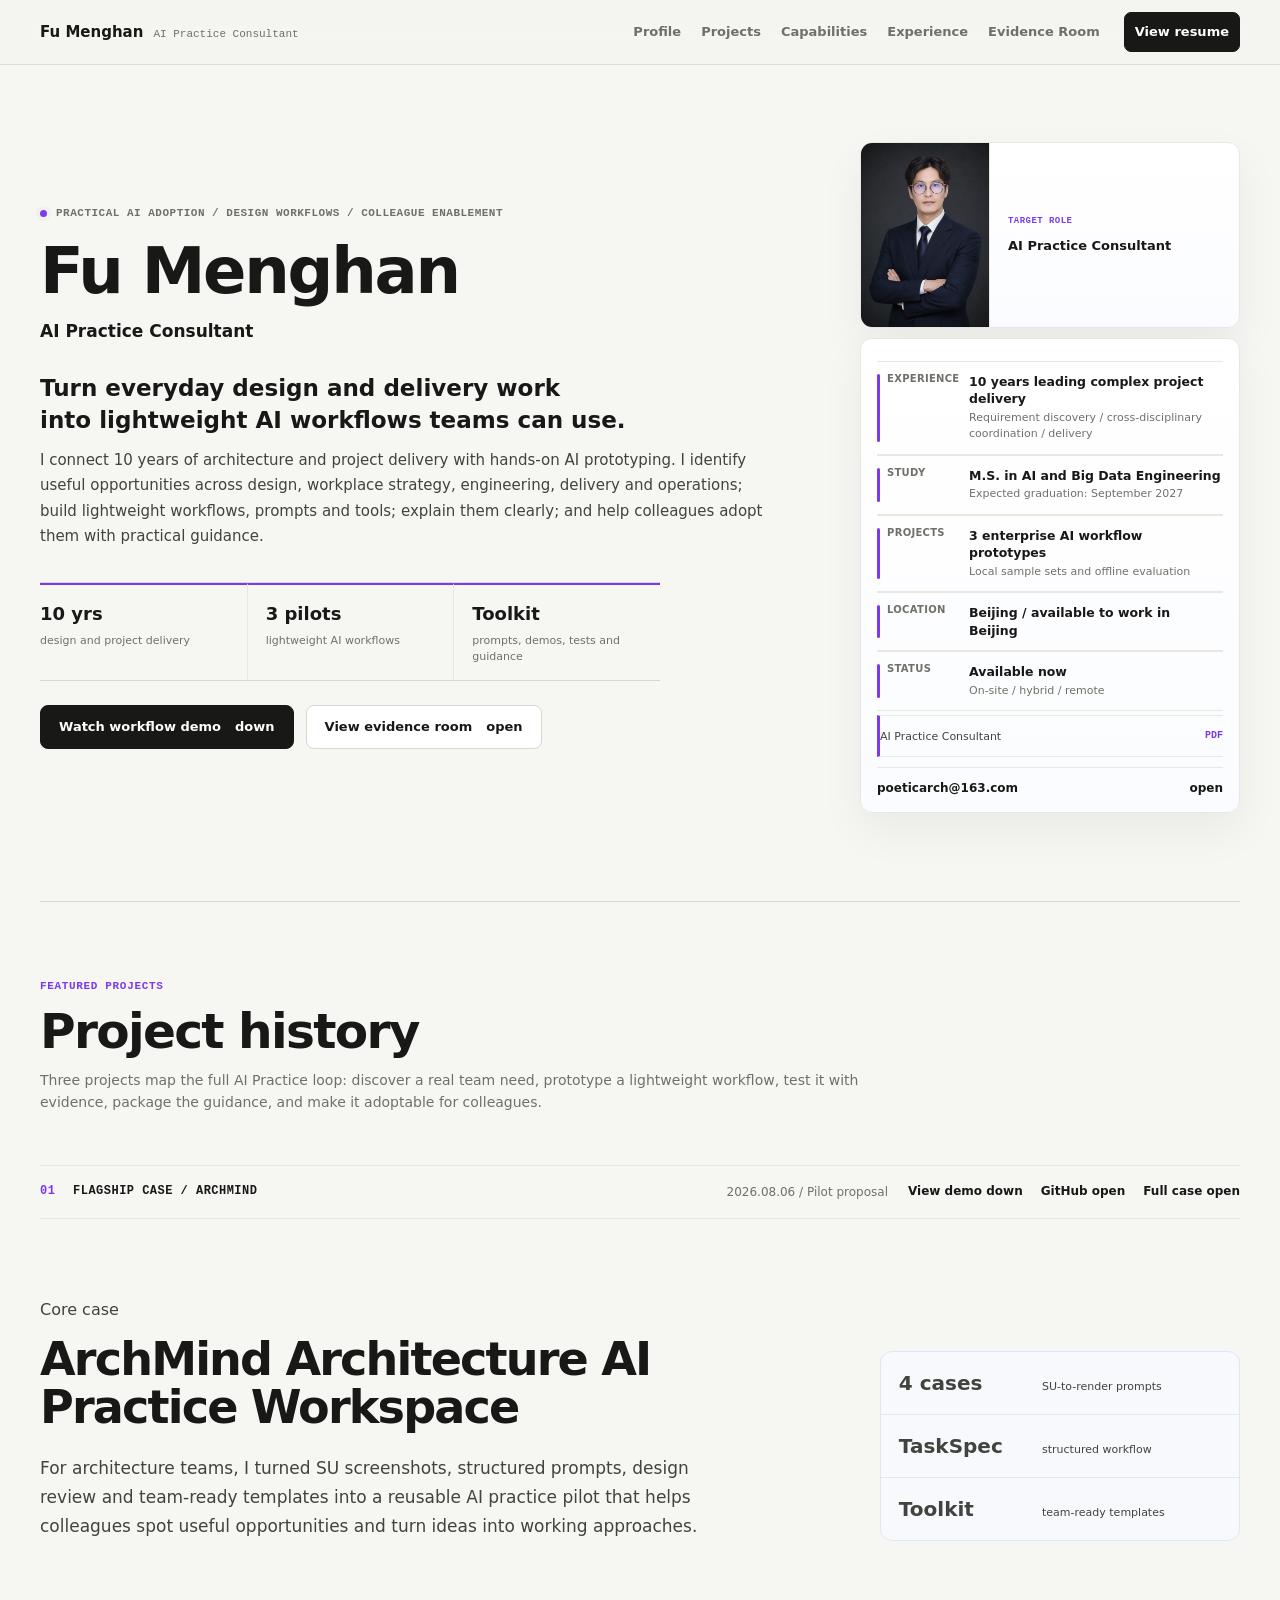
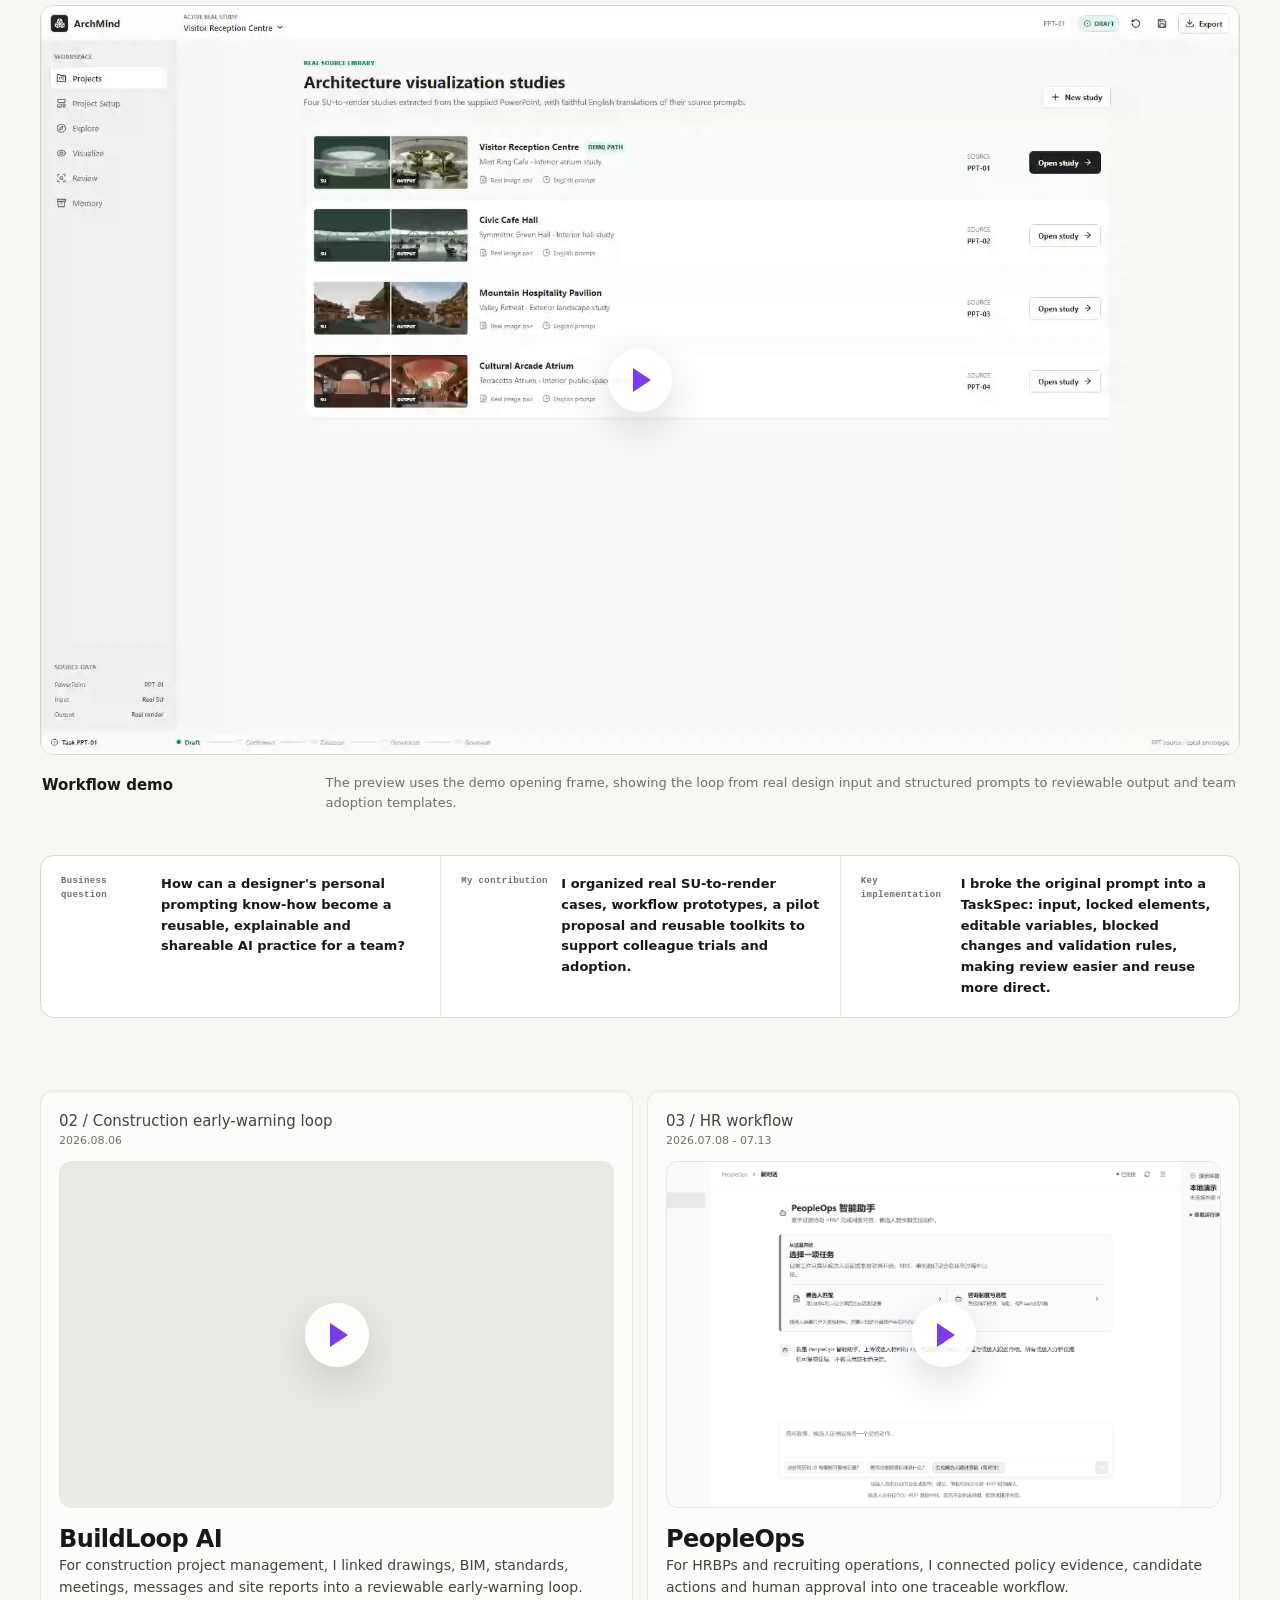
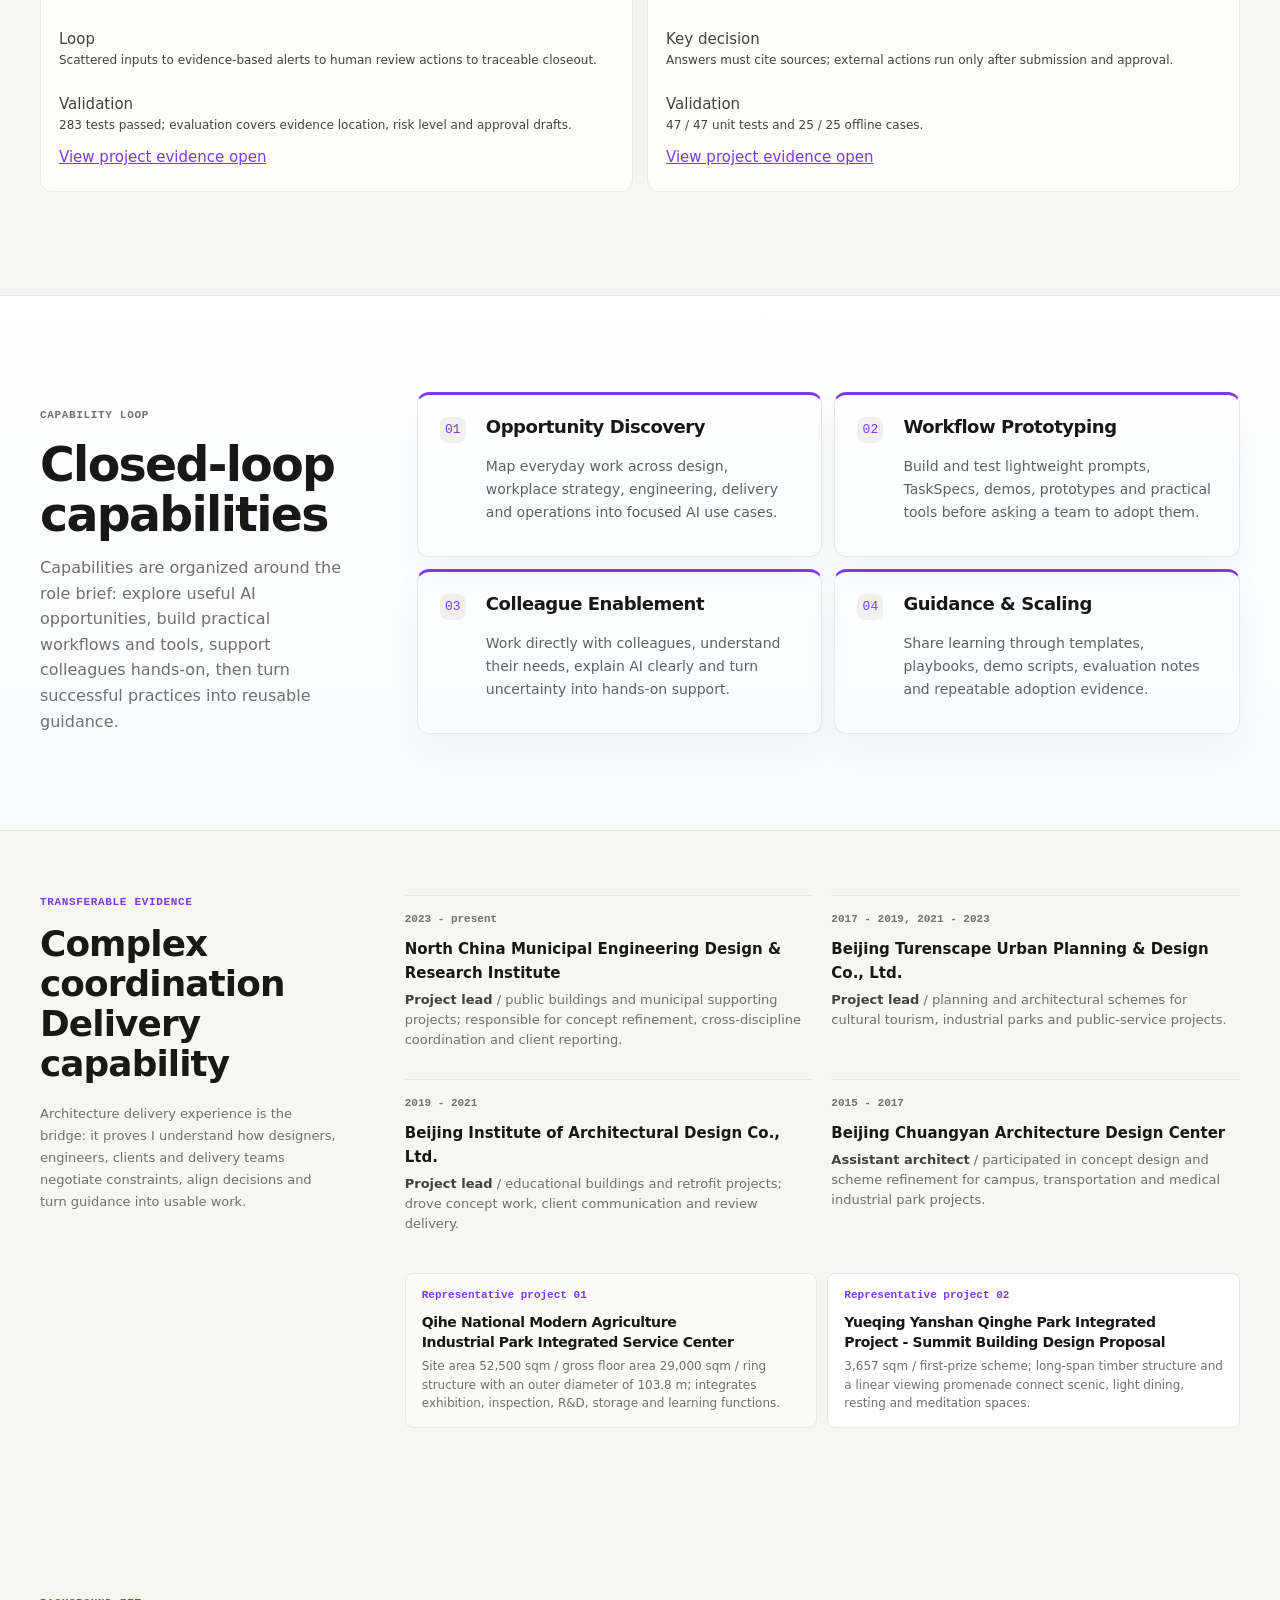
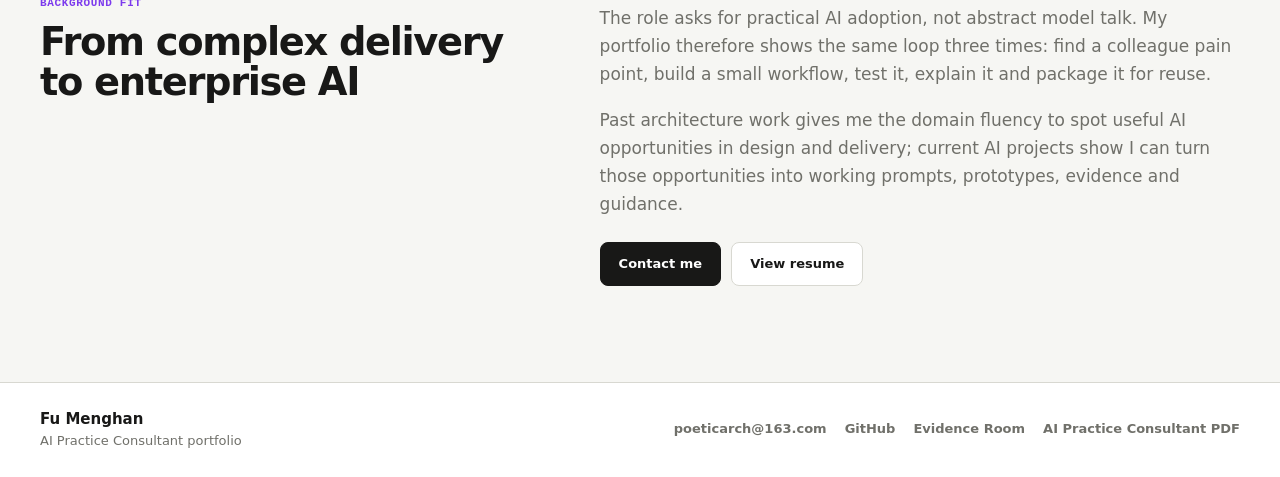
==== commit 41ad4757: "fix: align first project name with ArchMind repo" ====
--- a/index.html
+++ b/index.html
@@ -108,17 +108,17 @@
         <div class="experience-list">
           <article id="project-ai-practice" class="experience-item flagship-project">
             <header class="flagship-head">
-              <p><span>01</span> Flagship case / AI Practice Consultant</p>
+              <p><span>01</span> Flagship case / ArchMind</p>
               <p class="project-period"><time datetime="2026-08-06">2026.08.06</time> / Pilot proposal</p>
               <div class="flagship-actions"><a href="#ai-practice-demo">View demo <span aria-hidden="true">down</span></a><a href="https://github.com/dafu110/Architecture-AI-Practice-Workspace" target="_blank" rel="noreferrer">GitHub <span aria-hidden="true">open</span></a><a href="cases/index.html#ai-practice">Full case <span aria-hidden="true">open</span></a></div>
             </header>
             <div class="flagship-intro">
               <div class="experience-main">
                 <p class="flagship-label">Core case</p>
-                <h3>AI Practice Consultant</h3>
+                <h3>ArchMind Architecture AI Practice Workspace</h3>
                 <p>For architecture teams, I turned SU screenshots, structured prompts, design review and team-ready templates into a reusable AI practice pilot that helps colleagues spot useful opportunities and turn ideas into working approaches.</p>
               </div>
-              <div class="flagship-metrics" aria-label="AI Practice Consultant validation summary">
+              <div class="flagship-metrics" aria-label="ArchMind validation summary">
                 <div><strong>4 cases</strong><span>SU-to-render prompts</span></div>
                 <div><strong>TaskSpec</strong><span>structured workflow</span></div>
                 <div><strong>Toolkit</strong><span>team-ready templates</span></div>
@@ -127,11 +127,11 @@
             <div class="flagship-evidence">
               <figure id="ai-practice-demo" class="demo-video-block flagship-video ai-practice-video">
                 <div class="demo-video-frame" data-state="paused">
-                  <video data-project="ai-practice" playsinline preload="metadata" poster="assets/ai-practice-demo-first-frame.png" aria-label="AI Practice Consultant workflow demo">
+                  <video data-project="ai-practice" playsinline preload="metadata" poster="assets/ai-practice-demo-first-frame.png" aria-label="ArchMind workflow demo">
                     <source src="AI%20Practice%20Consultant/ArchMind-English-Workflow-Demo-1920x1200.mp4" type="video/mp4" />
-                    Your browser does not support video playback. <a href="AI%20Practice%20Consultant/ArchMind-English-Workflow-Demo-1920x1200.mp4">Open the AI Practice workflow demo video</a>.
+                    Your browser does not support video playback. <a href="AI%20Practice%20Consultant/ArchMind-English-Workflow-Demo-1920x1200.mp4">Open the ArchMind workflow demo video</a>.
                   </video>
-                  <button class="demo-video-toggle" type="button" aria-label="Play AI Practice Consultant workflow demo"><span>Play</span></button>
+                  <button class="demo-video-toggle" type="button" aria-label="Play ArchMind workflow demo"><span>Play</span></button>
                 </div>
                 <figcaption><strong>Workflow demo</strong><span>The preview uses the demo opening frame, showing the loop from real design input and structured prompts to reviewable output and team adoption templates.</span></figcaption>
               </figure>
--- a/base.css
+++ b/base.css
@@ -8,8 +8,8 @@
   --muted: #70706a;
   --line: #e8e8e3;
   --line-dark: #d8d8d1;
-  --accent: #3b6fd8;
-  --accent-soft: #eef3fc;
+  --accent: #7c3aed;
+  --accent-soft: #f0f0ec;
   --soft: #f0f0ec;
   --surface: #fafaf8;
   --max: 1200px;
--- a/components.css
+++ b/components.css
@@ -620,32 +620,38 @@
 
 .case-hero {
   display: grid;
-  grid-template-columns: minmax(0, 1fr) minmax(320px, 0.45fr);
-  gap: 88px;
+  grid-template-columns: minmax(0, 1fr);
+  gap: 30px;
   align-items: end;
-  min-height: 58svh;
-  padding-block: 88px 56px;
+  min-height: auto;
+  padding-block: 96px 56px;
   border-bottom: 1px solid var(--line-dark);
 }
 
 .case-hero h1 {
-  width: min(100%, 560px);
-  max-width: 560px;
+  width: min(100%, 850px);
+  max-width: 850px;
   margin-top: 14px;
-  font-size: clamp(3rem, 5vw, 4.75rem);
+  font-size: clamp(2.9rem, 4.25vw, 4rem);
   font-weight: 700;
-  letter-spacing: -0.04em;
+  letter-spacing: -0.035em;
   line-height: 1.02;
+  text-wrap: balance;
 }
 
 .case-hero-copy {
   display: grid;
-  gap: 14px;
+  grid-template-columns: minmax(0, 0.58fr) minmax(260px, 0.42fr);
+  gap: 28px;
+  max-width: 900px;
+  justify-self: start;
 }
 
 .case-hero-copy p:last-child {
-  padding-top: 14px;
-  border-top: 1px solid var(--line);
+  padding-top: 0;
+  padding-left: 24px;
+  border-top: 0;
+  border-left: 1px solid var(--line);
   font-size: 13px;
 }
 
--- a/home.css
+++ b/home.css
@@ -1,8 +1,8 @@
 /* Homepage: quiet portfolio hierarchy inspired by light product interfaces. */
 
 .resume-hero {
-  grid-template-columns: minmax(0, 1fr) minmax(300px, 320px);
-  gap: clamp(56px, 8vw, 112px);
+  grid-template-columns: minmax(0, 1fr) minmax(350px, 380px);
+  gap: clamp(48px, 6vw, 88px);
   min-height: auto;
   padding-block: clamp(56px, 6vw, 80px) clamp(64px, 7vw, 88px);
 }
@@ -85,6 +85,10 @@
 .hero-proof div + div {
   padding-left: 18px;
   border-left: 1px solid var(--line);
+}
+
+.hero-proof div {
+  border-top: 2px solid var(--accent);
 }
 
 .hero-proof strong,
@@ -129,8 +133,8 @@
   overflow: hidden;
   border: 1px solid var(--line);
   border-radius: var(--radius-md);
-  background: var(--paper);
-  box-shadow: none;
+  background: linear-gradient(180deg, #ffffff 0%, #fbfcff 100%);
+  box-shadow: 0 18px 46px rgba(24, 24, 23, 0.055);
 }
 
 .portrait-panel img {
@@ -169,13 +173,15 @@
 }
 
 .evidence-panel {
-  padding: 8px 18px 12px;
+  padding: 12px 16px 14px;
   border: 1px solid var(--line);
   border-radius: var(--radius-md);
-  background: var(--paper);
+  background: linear-gradient(180deg, #ffffff 0%, #fbfcff 100%);
+  box-shadow: 0 18px 46px rgba(24, 24, 23, 0.055);
 }
 
 .evidence-panel dl {
+  display: grid;
   gap: 0;
 }
 
@@ -183,6 +189,7 @@
   display: grid;
   margin: 4px 0 10px;
   border-block: 1px solid var(--line);
+  border-left: 3px solid var(--accent);
 }
 
 .resume-versions a {
@@ -212,27 +219,46 @@
 }
 
 .evidence-panel dl div {
-  grid-template-columns: 46px minmax(0, 1fr);
-  padding-block: 10px;
+  grid-template-columns: 72px minmax(0, 1fr);
+  gap: 10px;
+  position: relative;
+  padding: 11px 0 11px 10px;
 }
 
 .evidence-panel dl div + div {
   border-top: 1px solid var(--line);
 }
 
+.evidence-panel dl div::before {
+  content: "";
+  position: absolute;
+  left: 0;
+  top: 12px;
+  bottom: 12px;
+  width: 3px;
+  border-radius: 999px;
+  background: var(--accent);
+}
+
 .evidence-panel dt {
   color: var(--muted);
-  font-size: 11px;
+  font-size: 10px;
+  line-height: 1.25;
+  text-transform: uppercase;
+  letter-spacing: 0.03em;
 }
 
 .evidence-panel dd strong {
-  font-size: 12px;
+  font-size: 12.5px;
   line-height: 1.4;
+  overflow-wrap: anywhere;
 }
 
 .evidence-panel dd span {
   margin-top: 2px;
   font-size: 11px;
+  line-height: 1.5;
+  overflow-wrap: anywhere;
 }
 
 .evidence-panel > .contact-link {
@@ -776,11 +802,11 @@
 .capability-section {
   margin-top: 0;
   border-block: 1px solid var(--line);
-  background: var(--paper);
+  background: linear-gradient(180deg, #ffffff 0%, #f8fbff 100%);
 }
 
 .capability-layout {
-  gap: clamp(48px, 7vw, 90px);
+  gap: clamp(36px, 5vw, 68px);
 }
 
 .capability-grid {
@@ -793,11 +819,13 @@
 .capability-grid section {
   grid-template-columns: 34px minmax(0, 1fr);
   gap: 8px 12px;
-  min-height: 158px;
+  min-height: 152px;
   padding: 22px;
   border: 1px solid var(--line);
+  border-top-width: 3px;
   border-radius: 12px;
-  background: var(--paper);
+  background: linear-gradient(180deg, #ffffff 0%, #fbfcff 100%);
+  box-shadow: 0 16px 38px rgba(24, 24, 23, 0.045);
 }
 
 .capability-grid section + section {
@@ -809,7 +837,7 @@
   width: 26px;
   height: 26px;
   border-radius: 8px;
-  background: var(--paper);
+  background: var(--accent-soft);
   color: var(--accent);
   line-height: 26px;
   text-align: center;
@@ -961,3 +989,9 @@
     transition: none;
   }
 }
+
+.capability-grid section,
+.capability-grid section + section {
+  border-top-color: var(--accent);
+  border-top-width: 3px;
+}
--- a/responsive.css
+++ b/responsive.css
@@ -68,11 +68,34 @@
   }
 
   .section-title h2 {
-    font-size: clamp(2.5rem, 7vw, 3.5rem);
+    font-size: clamp(2.25rem, 6.5vw, 3.2rem);
+  }
+
+  .section-title.compact h2 {
+    max-width: 10ch;
+    font-size: clamp(2rem, 8vw, 2.8rem);
+    line-height: 0.98;
+  }
+
+  .section-title.compact p {
+    max-width: 42ch;
   }
 
   .case-hero {
     min-height: auto;
+  }
+
+  .case-hero-copy {
+    grid-template-columns: 1fr;
+    max-width: none;
+    justify-self: stretch;
+  }
+
+  .case-hero-copy p:last-child {
+    padding-top: 14px;
+    padding-left: 0;
+    border-top: 1px solid var(--line);
+    border-left: 0;
   }
 
   .profile-stack {
@@ -423,6 +446,18 @@
     line-height: 1.65;
   }
 
+  .section-title.compact h2 {
+    max-width: 13ch;
+    font-size: clamp(1.85rem, 8.4vw, 2.35rem);
+    line-height: 1;
+  }
+
+  .section-title.compact p {
+    max-width: 38ch;
+    font-size: 14px;
+  }
+
+
   .hero-proof {
     grid-template-columns: repeat(3, minmax(0, 1fr));
     gap: 0;
@@ -532,12 +567,30 @@
   }
 
   .evidence-panel dl div {
-    grid-template-columns: 34px minmax(0, 1fr);
-    padding-block: 9px;
+    grid-template-columns: minmax(0, 1fr);
+    gap: 5px;
+    padding-block: 12px;
+  }
+
+  .evidence-panel dt,
+  .evidence-panel dd {
+    min-width: 0;
+  }
+
+  .evidence-panel dt {
+    line-height: 1.2;
   }
 
   .evidence-panel dd strong {
+    display: block;
     font-size: 11px;
+    overflow-wrap: anywhere;
+  }
+
+  .evidence-panel dd span {
+    display: block;
+    line-height: 1.45;
+    overflow-wrap: anywhere;
   }
 
   .evidence-panel dd span,
@@ -683,7 +736,15 @@
 
   .case-hero h1 {
     width: 100%;
-    font-size: clamp(2.1rem, 10vw, 2.6rem);
+    max-width: 100%;
+    font-size: clamp(2rem, 8vw, 2.35rem);
+    line-height: 1.04;
+  }
+
+  .case-hero .display-lines > span {
+    width: auto;
+    white-space: normal;
+    text-wrap: balance;
   }
 
   .case-file-head h2 {
@@ -709,18 +770,21 @@
   }
 
   .evidence-index {
-    overflow-x: auto;
-    overscroll-behavior-inline: contain;
+    overflow-x: clip;
   }
 
   .evidence-index .container {
-    width: max-content;
-    min-width: 100%;
+    width: 100%;
+    min-width: 0;
+    flex-wrap: wrap;
+    align-content: center;
+    padding-block: 8px;
     padding-inline: 16px;
   }
 
   .evidence-index > .container > span {
-    margin-right: 8px;
+    flex-basis: 100%;
+    margin-right: 0;
   }
 
   .background-copy {
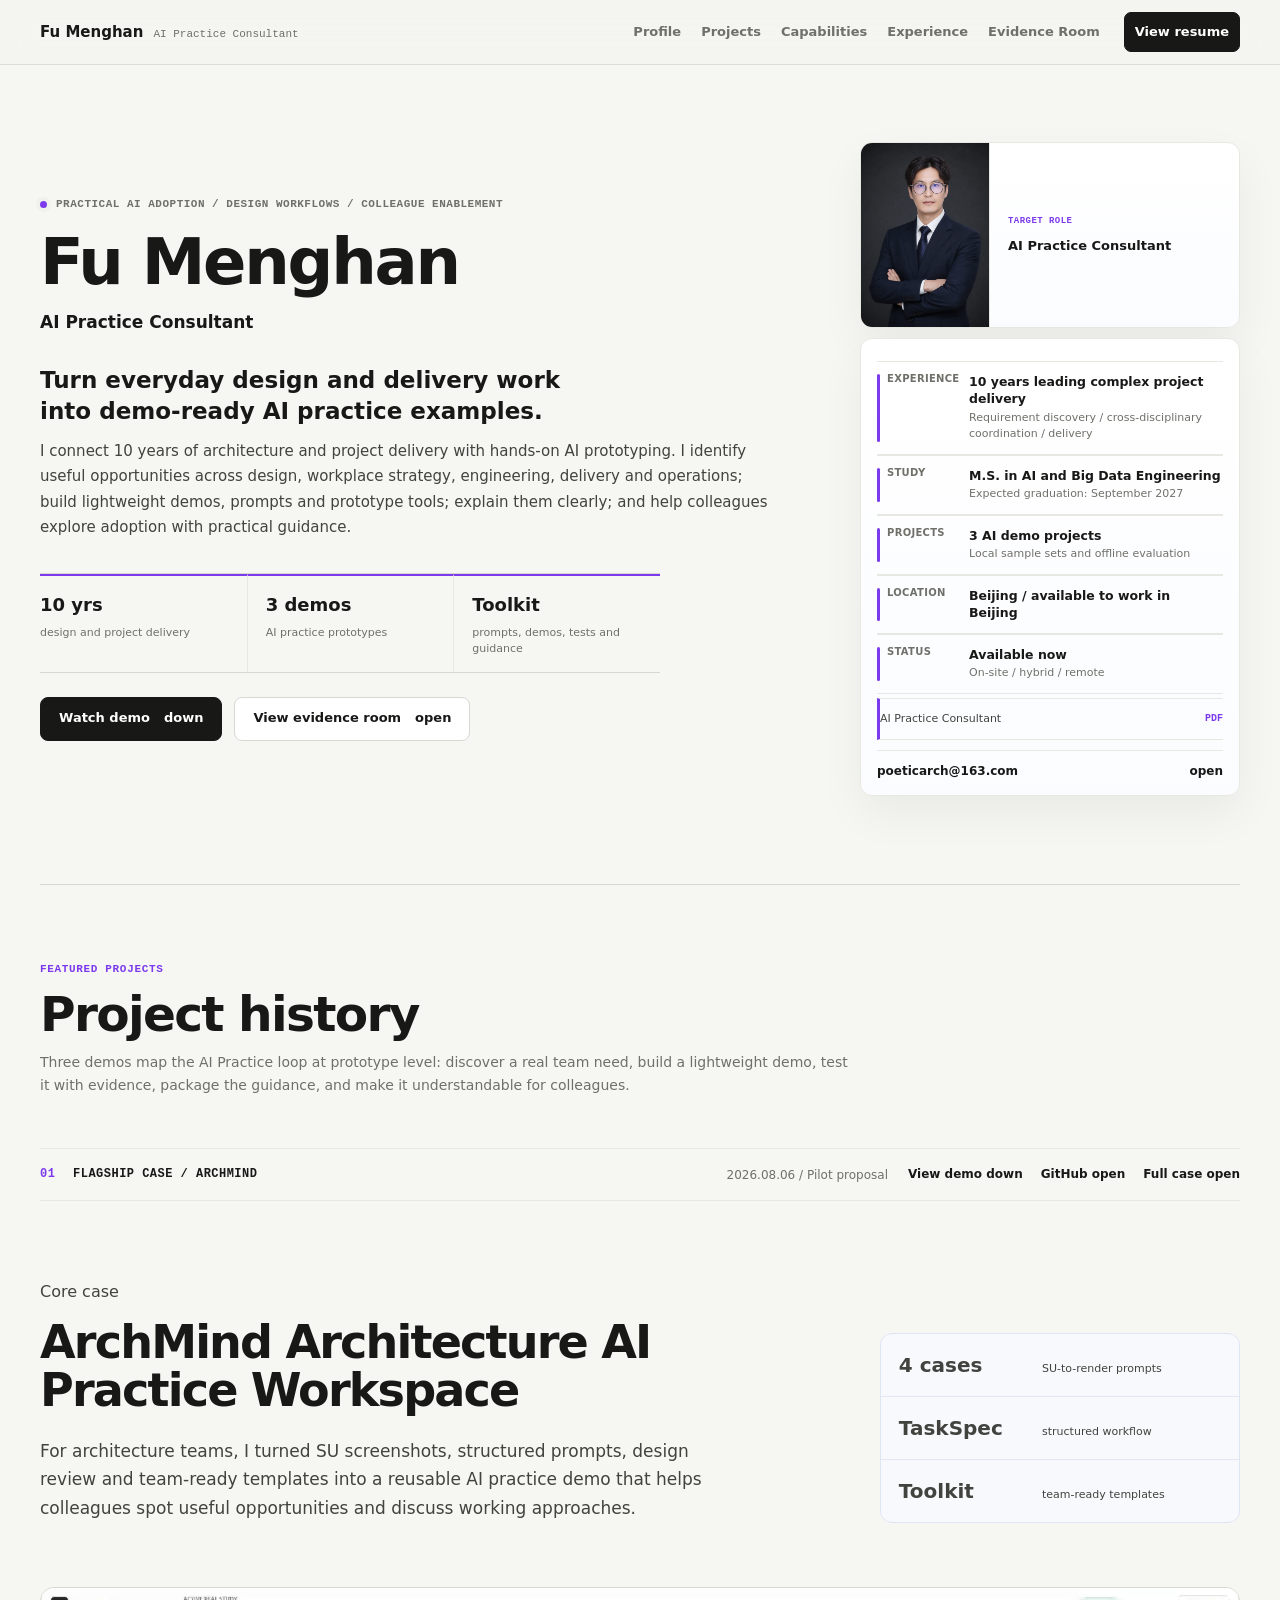
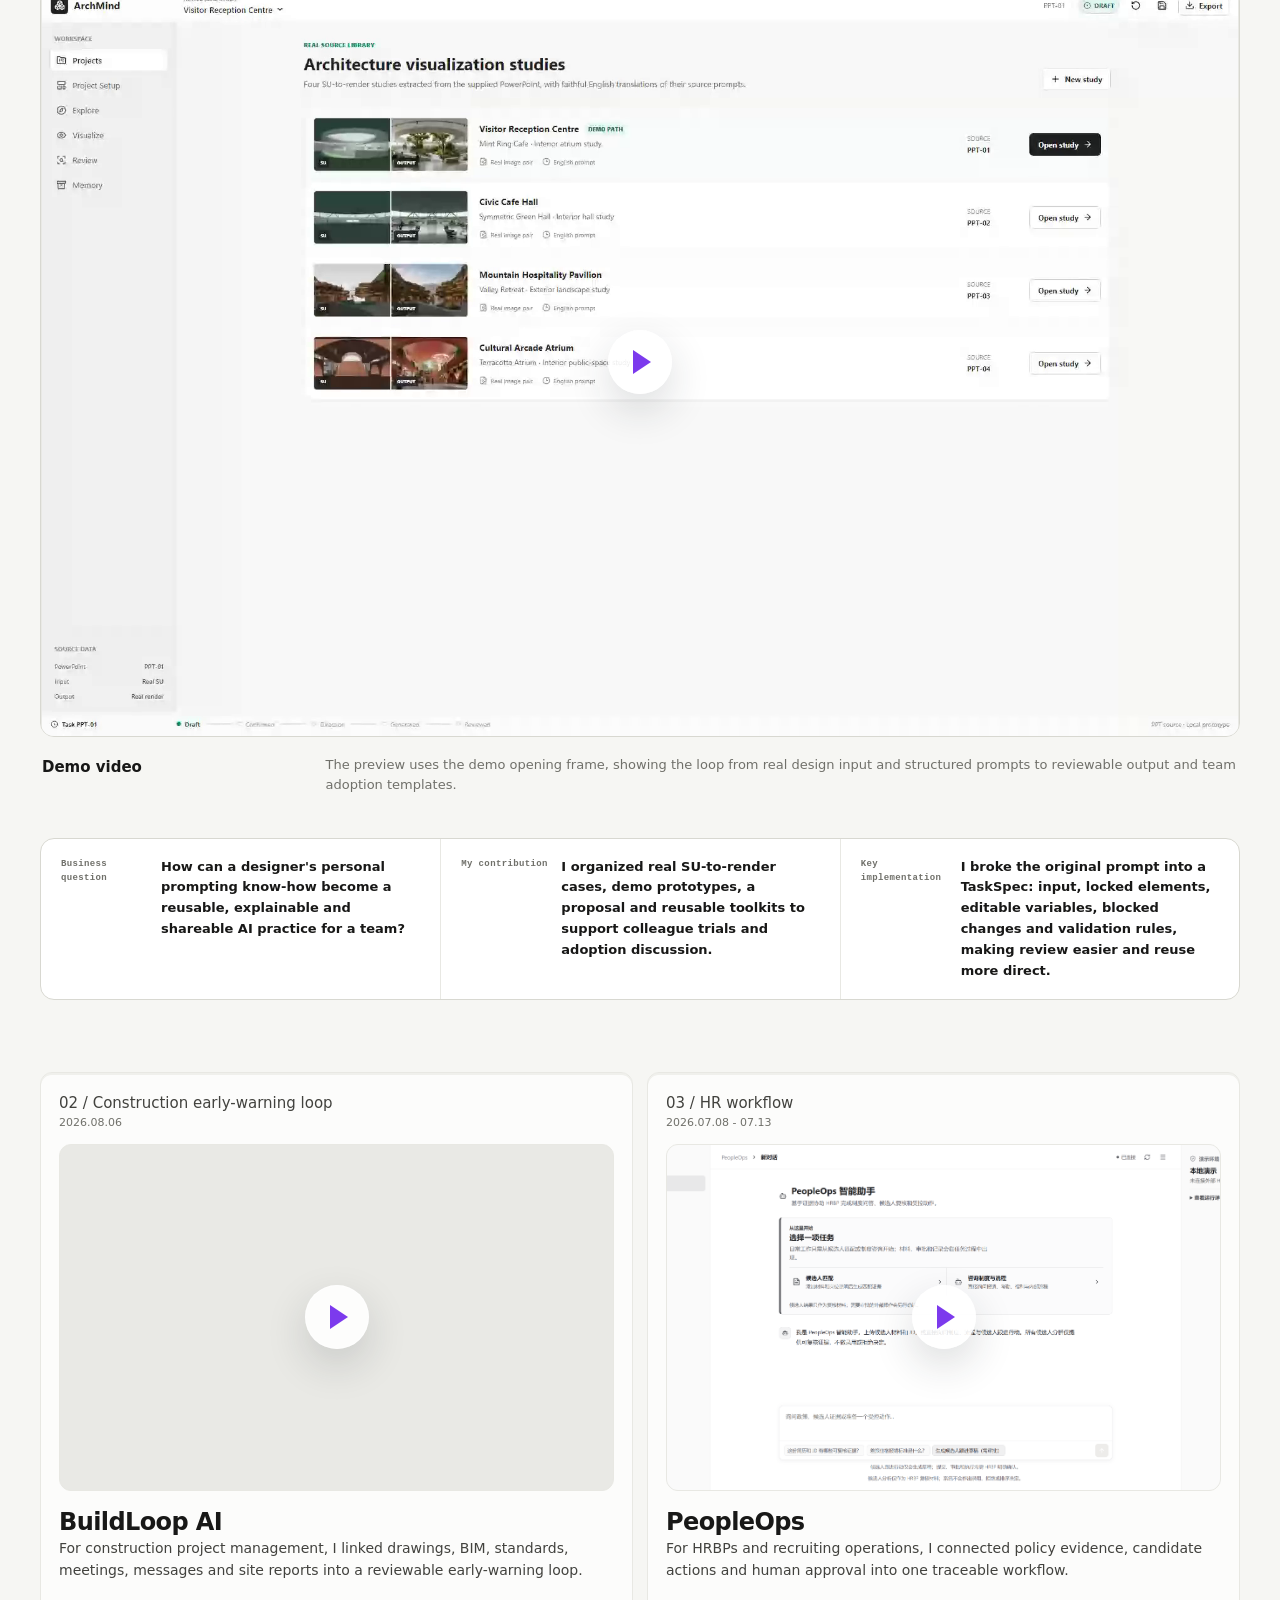
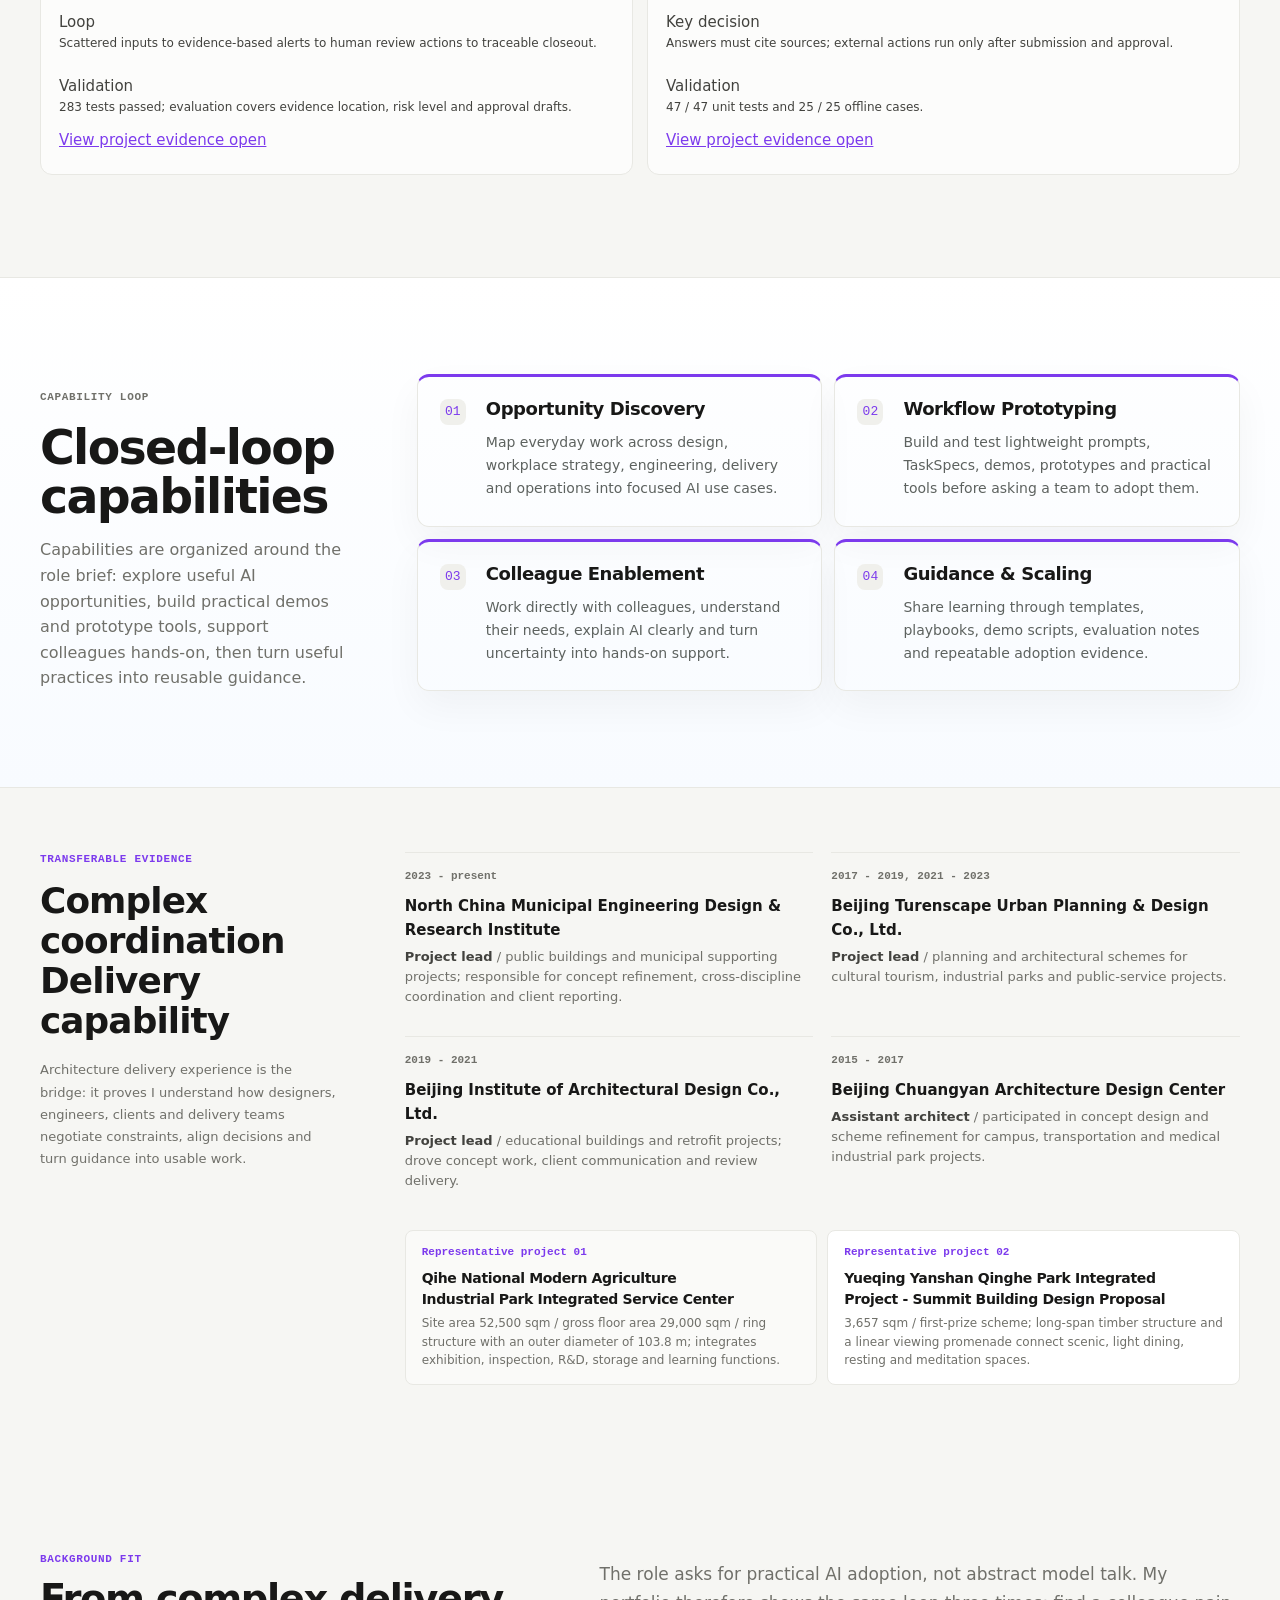
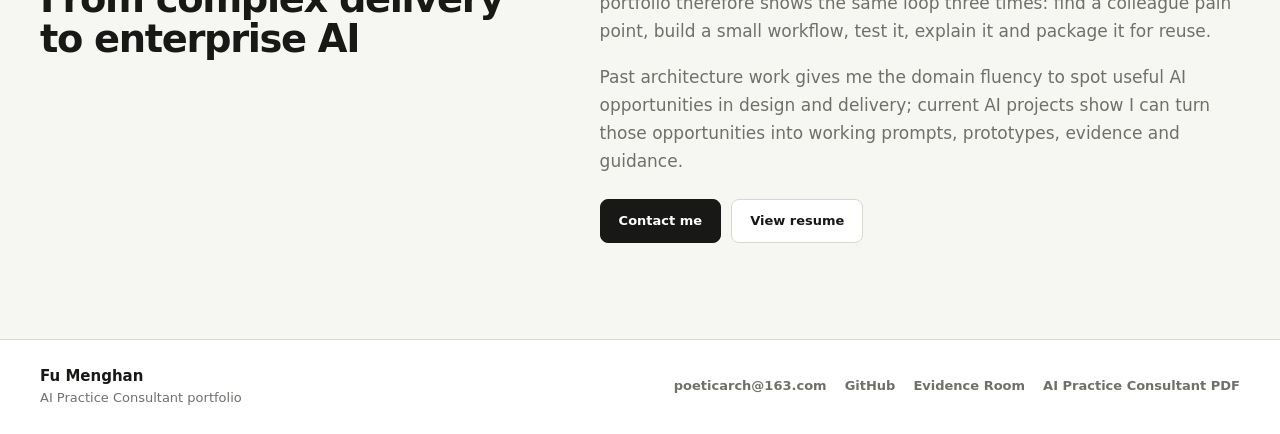
==== commit f869b043: "fix: describe AI projects as demos" ====
--- a/index.html
+++ b/index.html
@@ -6,7 +6,7 @@
     <title>Fu Menghan | AI Practice Consultant Portfolio</title>
     <meta name="description" content="AI Practice Consultant portfolio for practical, people-facing AI adoption across design, workplace strategy, engineering, delivery and business operations." />
     <meta property="og:title" content="Fu Menghan | AI Practice Consultant Portfolio" />
-    <meta property="og:description" content="Evidence-led AI practice work: opportunity discovery, lightweight workflows, prototypes, tests, colleague enablement and adoption guidance." />
+    <meta property="og:description" content="Evidence-led AI practice work: opportunity discovery, demos, prototypes, tests, colleague enablement and adoption guidance." />
     <meta property="og:type" content="website" />
     <meta property="og:url" content="https://dafu110.github.io/agent-portfolio/" />
     <meta property="og:image" content="https://dafu110.github.io/agent-portfolio/assets/portfolio-social-preview.png" />
@@ -62,17 +62,17 @@
           <p class="eyebrow"><span aria-hidden="true"></span>Practical AI adoption / Design workflows / Colleague enablement</p>
           <h1 id="hero-title" class="signature-line">Fu Menghan</h1>
           <p class="hero-role">AI Practice Consultant</p>
-          <p class="hero-focus"><span>Turn everyday design and delivery work</span><span>into lightweight AI workflows teams can use.</span></p>
+          <p class="hero-focus"><span>Turn everyday design and delivery work</span><span>into demo-ready AI practice examples.</span></p>
           <p class="hero-statement">
-            I connect 10 years of architecture and project delivery with hands-on AI prototyping. I identify useful opportunities across design, workplace strategy, engineering, delivery and operations; build lightweight workflows, prompts and tools; explain them clearly; and help colleagues adopt them with practical guidance.
+            I connect 10 years of architecture and project delivery with hands-on AI prototyping. I identify useful opportunities across design, workplace strategy, engineering, delivery and operations; build lightweight demos, prompts and prototype tools; explain them clearly; and help colleagues explore adoption with practical guidance.
           </p>
           <div class="hero-proof" aria-label="Role evidence">
             <div><strong>10 yrs</strong><span>design and project delivery</span></div>
-            <div><strong>3 pilots</strong><span>lightweight AI workflows</span></div>
+            <div><strong>3 demos</strong><span>AI practice prototypes</span></div>
             <div><strong>Toolkit</strong><span>prompts, demos, tests and guidance</span></div>
           </div>
           <div class="action-row">
-            <a class="button button-primary" href="#ai-practice-demo">Watch workflow demo <span aria-hidden="true">down</span></a>
+            <a class="button button-primary" href="#ai-practice-demo">Watch demo <span aria-hidden="true">down</span></a>
             <a class="button button-secondary" href="cases/index.html">View evidence room <span aria-hidden="true">open</span></a>
           </div>
         </div>
@@ -86,7 +86,7 @@
             <dl>
               <div><dt>Experience</dt><dd><strong>10 years leading complex project delivery</strong><span>Requirement discovery / cross-disciplinary coordination / delivery</span></dd></div>
               <div><dt>Study</dt><dd><strong>M.S. in AI and Big Data Engineering</strong><span>Expected graduation: September 2027</span></dd></div>
-              <div><dt>Projects</dt><dd><strong>3 enterprise AI workflow prototypes</strong><span>Local sample sets and offline evaluation</span></dd></div>
+              <div><dt>Projects</dt><dd><strong>3 AI demo projects</strong><span>Local sample sets and offline evaluation</span></dd></div>
               <div><dt>Location</dt><dd><strong>Beijing / available to work in Beijing</strong></dd></div>
               <div><dt>Status</dt><dd><strong>Available now</strong><span>On-site / hybrid / remote</span></dd></div>
             </dl>
@@ -102,7 +102,7 @@
         <div class="section-title">
           <p class="eyebrow">Featured projects</p>
           <h2 id="work-title">Project history</h2>
-          <p>Three projects map the full AI Practice loop: discover a real team need, prototype a lightweight workflow, test it with evidence, package the guidance, and make it adoptable for colleagues.</p>
+          <p>Three demos map the AI Practice loop at prototype level: discover a real team need, build a lightweight demo, test it with evidence, package the guidance, and make it understandable for colleagues.</p>
         </div>
 
         <div class="experience-list">
@@ -116,7 +116,7 @@
               <div class="experience-main">
                 <p class="flagship-label">Core case</p>
                 <h3>ArchMind Architecture AI Practice Workspace</h3>
-                <p>For architecture teams, I turned SU screenshots, structured prompts, design review and team-ready templates into a reusable AI practice pilot that helps colleagues spot useful opportunities and turn ideas into working approaches.</p>
+                <p>For architecture teams, I turned SU screenshots, structured prompts, design review and team-ready templates into a reusable AI practice demo that helps colleagues spot useful opportunities and discuss working approaches.</p>
               </div>
               <div class="flagship-metrics" aria-label="ArchMind validation summary">
                 <div><strong>4 cases</strong><span>SU-to-render prompts</span></div>
@@ -127,17 +127,17 @@
             <div class="flagship-evidence">
               <figure id="ai-practice-demo" class="demo-video-block flagship-video ai-practice-video">
                 <div class="demo-video-frame" data-state="paused">
-                  <video data-project="ai-practice" playsinline preload="metadata" poster="assets/ai-practice-demo-first-frame.png" aria-label="ArchMind workflow demo">
+                  <video data-project="ai-practice" playsinline preload="metadata" poster="assets/ai-practice-demo-first-frame.png" aria-label="ArchMind demo video">
                     <source src="AI%20Practice%20Consultant/ArchMind-English-Workflow-Demo-1920x1200.mp4" type="video/mp4" />
-                    Your browser does not support video playback. <a href="AI%20Practice%20Consultant/ArchMind-English-Workflow-Demo-1920x1200.mp4">Open the ArchMind workflow demo video</a>.
+                    Your browser does not support video playback. <a href="AI%20Practice%20Consultant/ArchMind-English-Workflow-Demo-1920x1200.mp4">Open the ArchMind demo video</a>.
                   </video>
-                  <button class="demo-video-toggle" type="button" aria-label="Play ArchMind workflow demo"><span>Play</span></button>
+                  <button class="demo-video-toggle" type="button" aria-label="Play ArchMind demo video"><span>Play</span></button>
                 </div>
-                <figcaption><strong>Workflow demo</strong><span>The preview uses the demo opening frame, showing the loop from real design input and structured prompts to reviewable output and team adoption templates.</span></figcaption>
+                <figcaption><strong>Demo video</strong><span>The preview uses the demo opening frame, showing the loop from real design input and structured prompts to reviewable output and team adoption templates.</span></figcaption>
               </figure>
               <dl class="resume-facts">
                 <div><dt>Business question</dt><dd>How can a designer's personal prompting know-how become a reusable, explainable and shareable AI practice for a team?</dd></div>
-                <div><dt>My contribution</dt><dd>I organized real SU-to-render cases, workflow prototypes, a pilot proposal and reusable toolkits to support colleague trials and adoption.</dd></div>
+                <div><dt>My contribution</dt><dd>I organized real SU-to-render cases, demo prototypes, a proposal and reusable toolkits to support colleague trials and adoption discussion.</dd></div>
                 <div><dt>Key implementation</dt><dd>I broke the original prompt into a TaskSpec: input, locked elements, editable variables, blocked changes and validation rules, making review easier and reuse more direct.</dd></div>
               </dl>
             </div>
@@ -181,7 +181,7 @@
           <div class="section-title compact">
             <p class="eyebrow">Capability loop</p>
             <h2 id="capability-title">Closed-loop capabilities</h2>
-            <p>Capabilities are organized around the role brief: explore useful AI opportunities, build practical workflows and tools, support colleagues hands-on, then turn successful practices into reusable guidance.</p>
+            <p>Capabilities are organized around the role brief: explore useful AI opportunities, build practical demos and prototype tools, support colleagues hands-on, then turn useful practices into reusable guidance.</p>
           </div>
           <div class="capability-grid">
             <section><span>01</span><h3>Opportunity Discovery</h3><p>Map everyday work across design, workplace strategy, engineering, delivery and operations into focused AI use cases.</p></section>
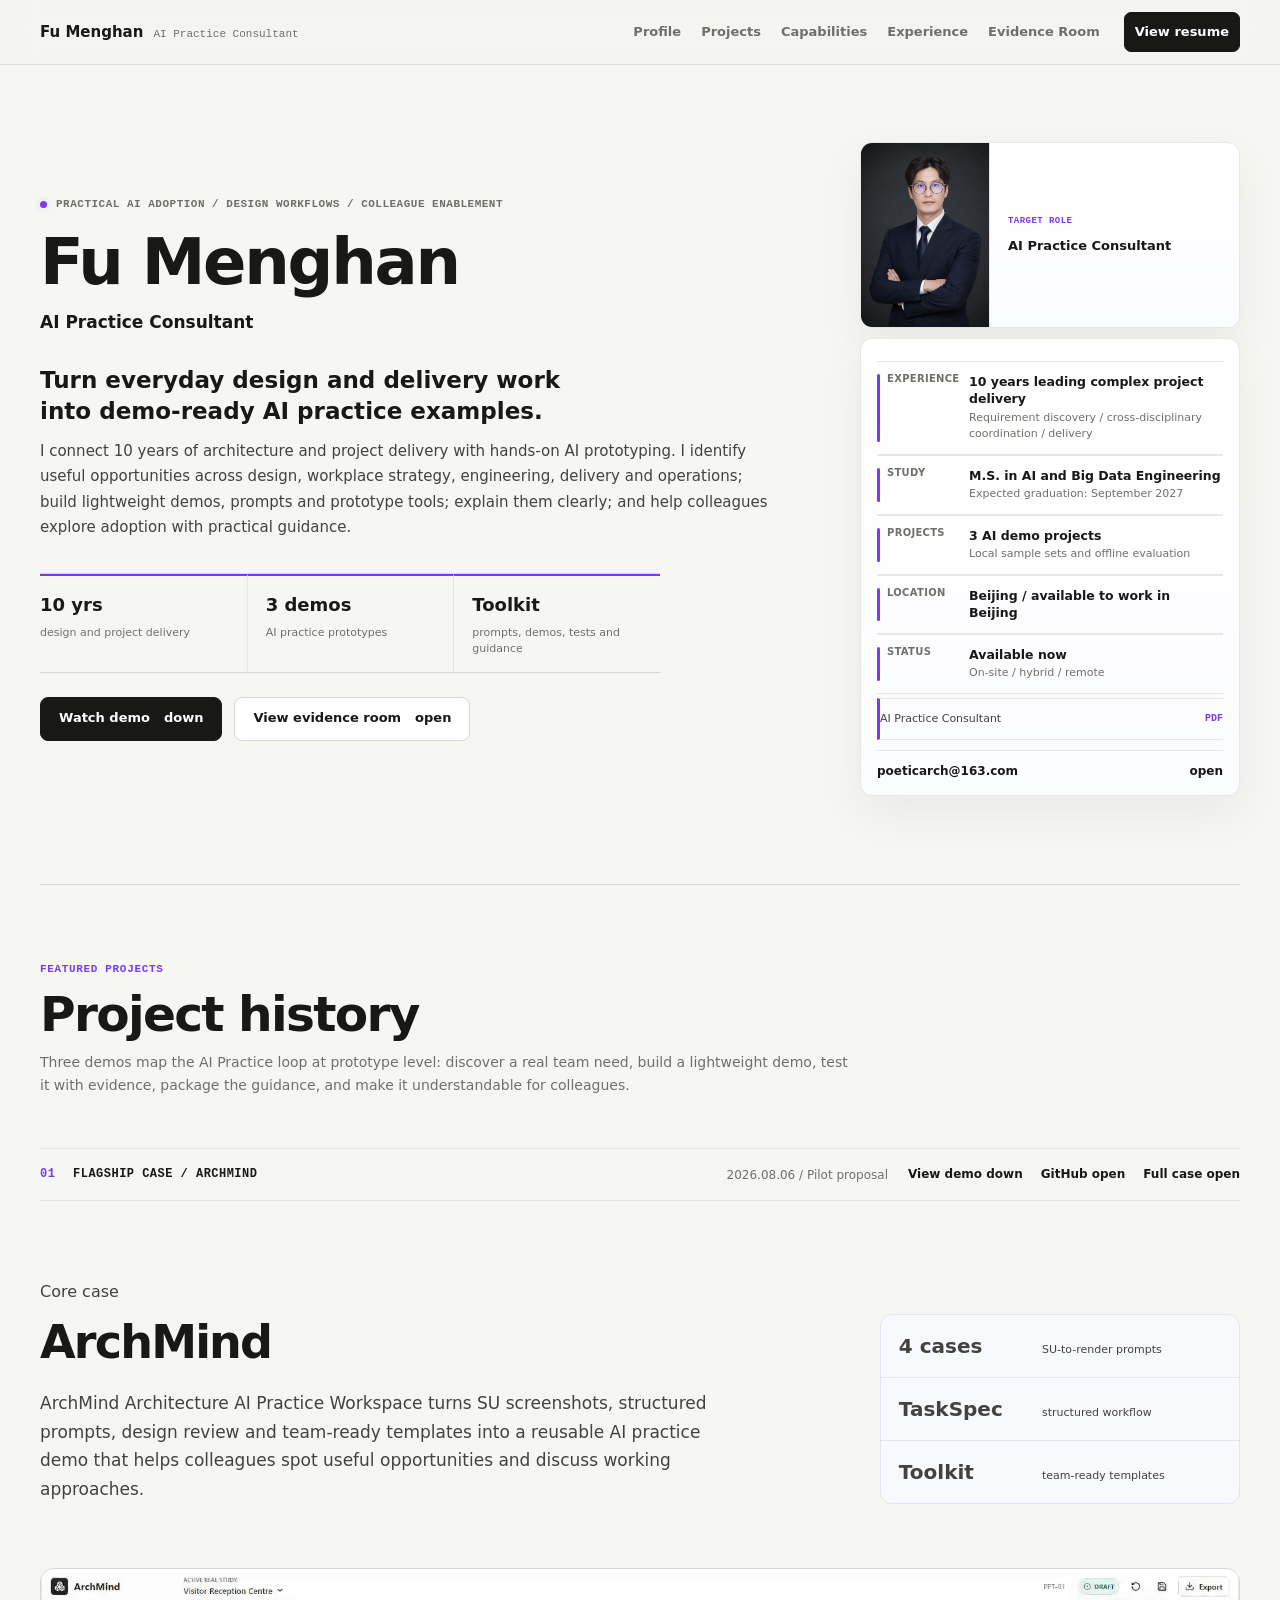
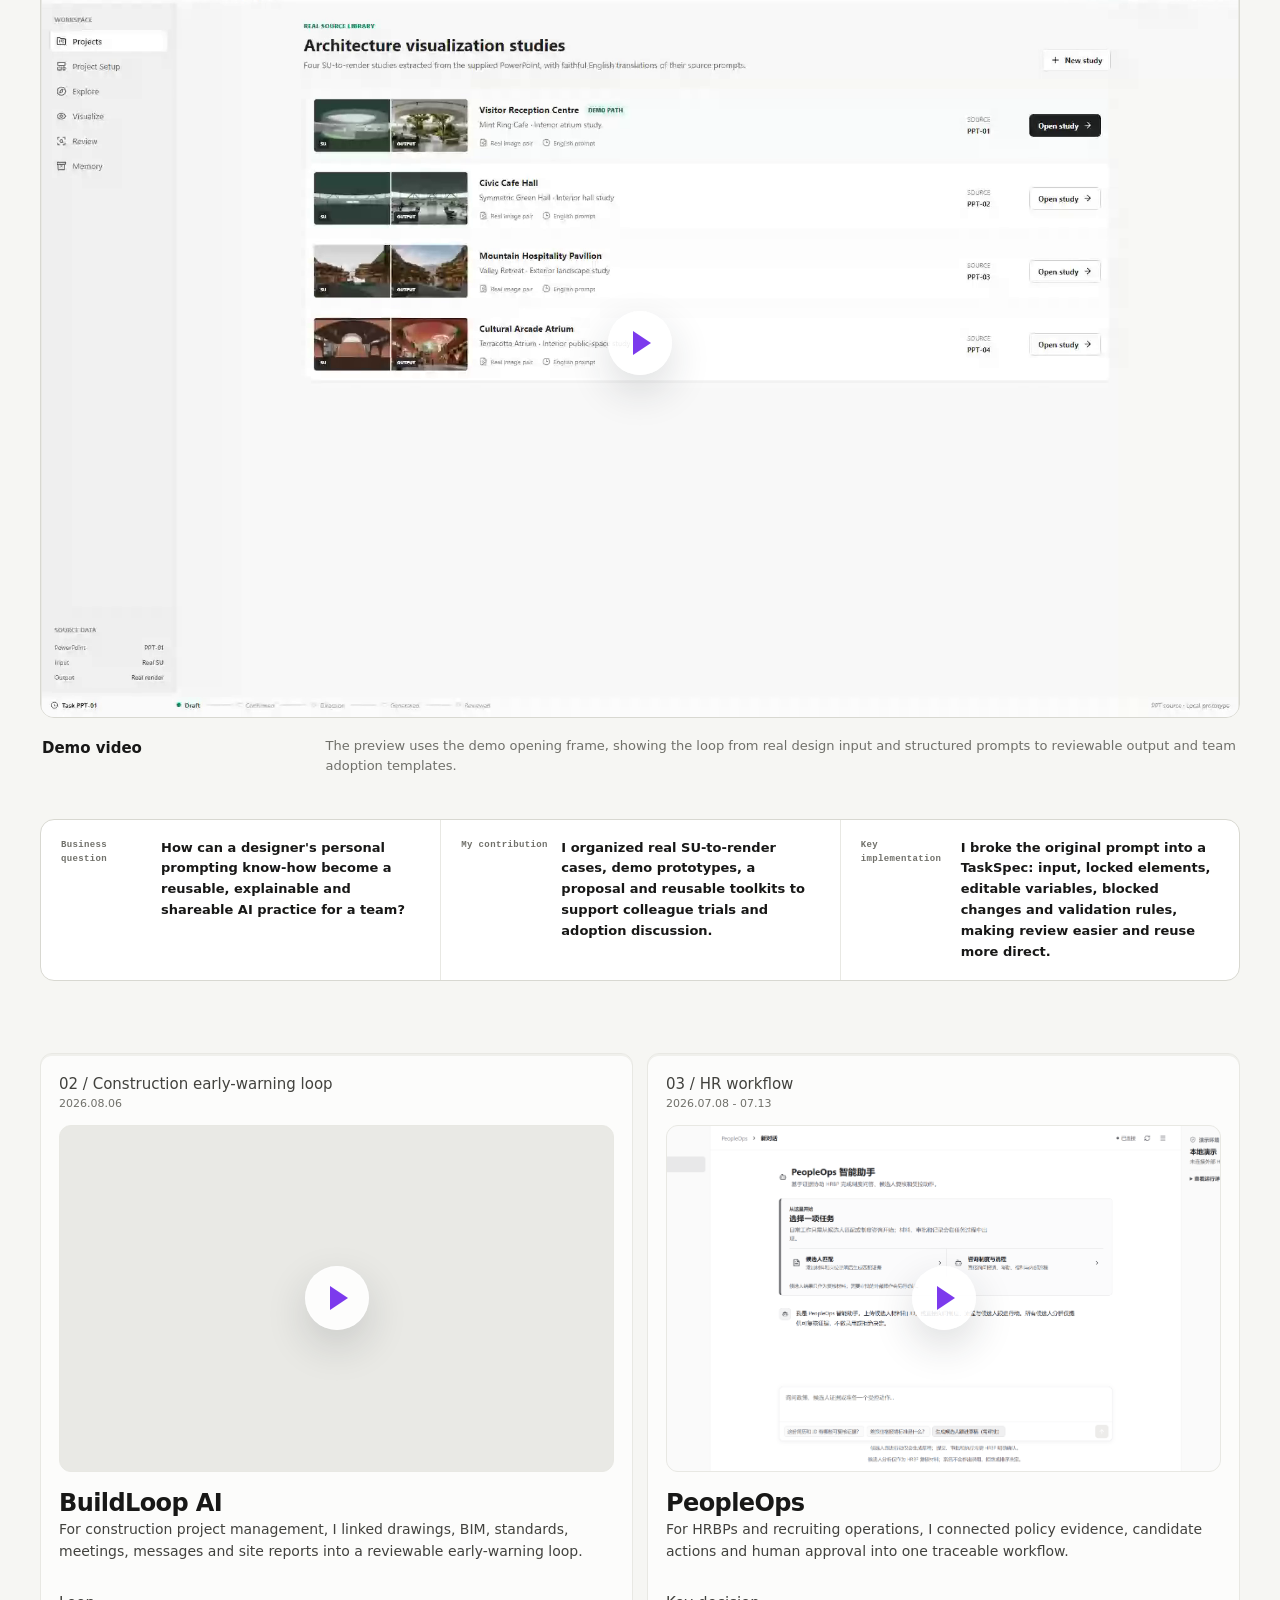
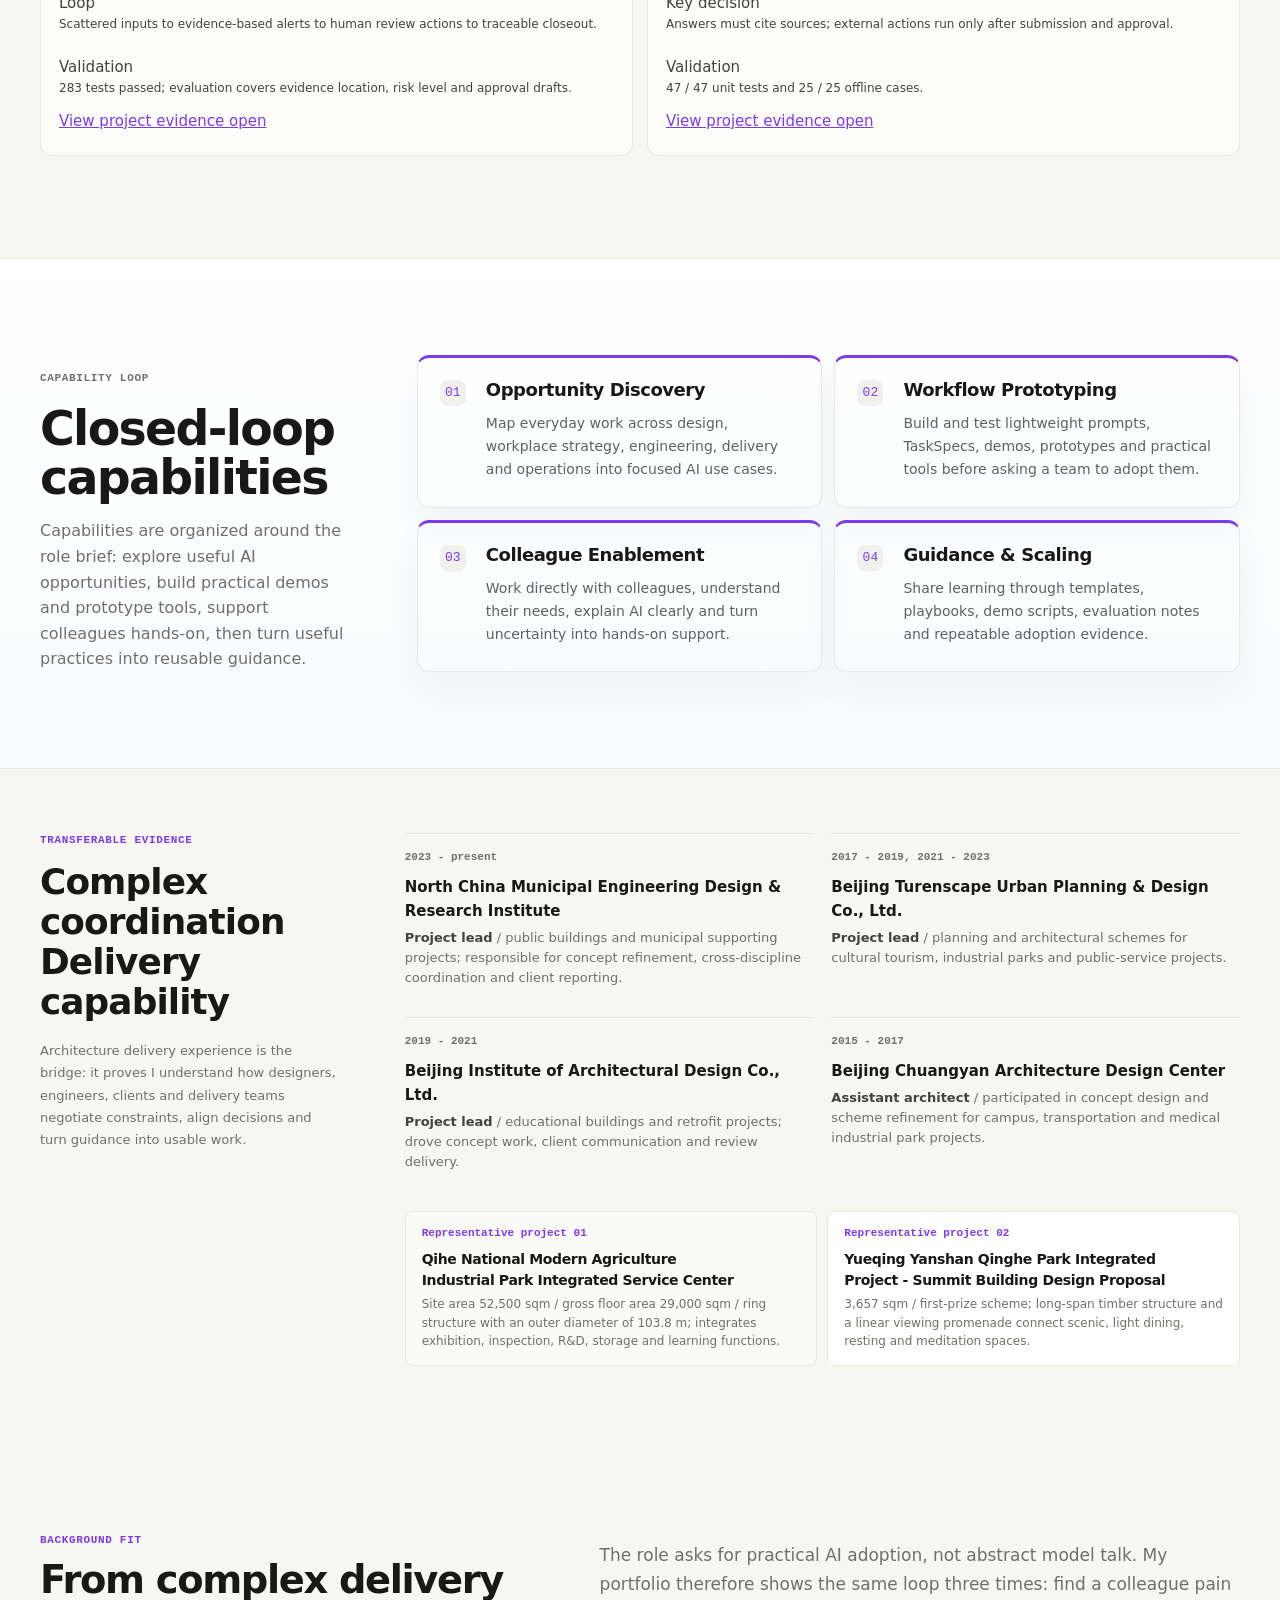
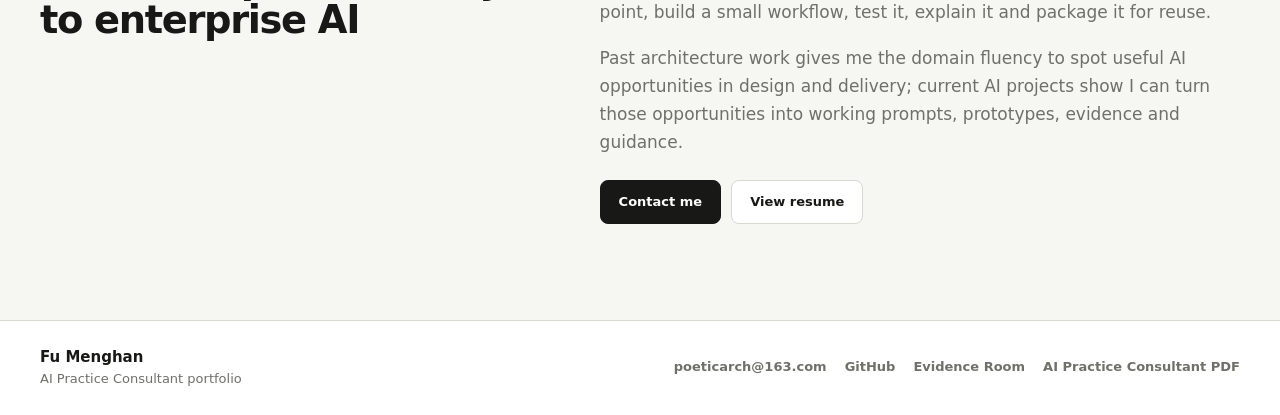
==== commit 05309309: "fix: shorten ArchMind project display name" ====
--- a/index.html
+++ b/index.html
@@ -115,8 +115,8 @@
             <div class="flagship-intro">
               <div class="experience-main">
                 <p class="flagship-label">Core case</p>
-                <h3>ArchMind Architecture AI Practice Workspace</h3>
-                <p>For architecture teams, I turned SU screenshots, structured prompts, design review and team-ready templates into a reusable AI practice demo that helps colleagues spot useful opportunities and discuss working approaches.</p>
+                <h3>ArchMind</h3>
+                <p>ArchMind Architecture AI Practice Workspace turns SU screenshots, structured prompts, design review and team-ready templates into a reusable AI practice demo that helps colleagues spot useful opportunities and discuss working approaches.</p>
               </div>
               <div class="flagship-metrics" aria-label="ArchMind validation summary">
                 <div><strong>4 cases</strong><span>SU-to-render prompts</span></div>
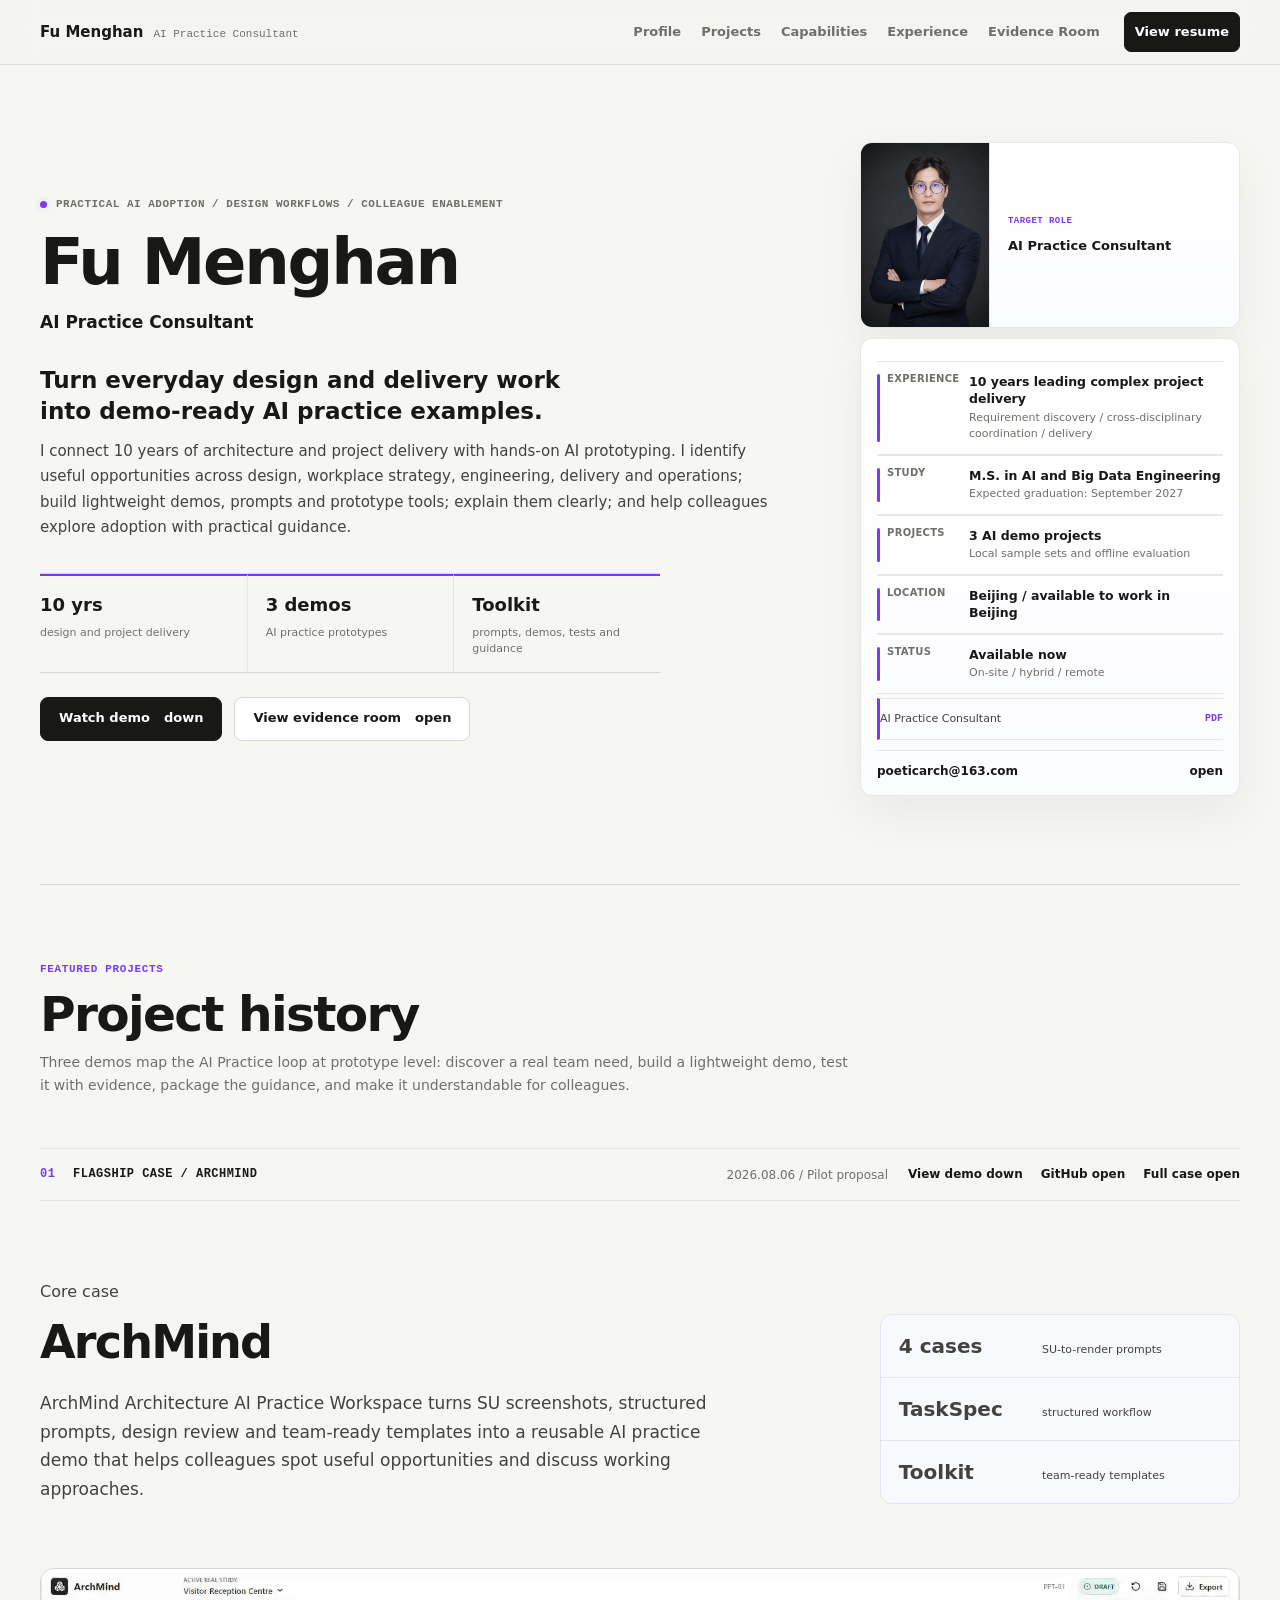
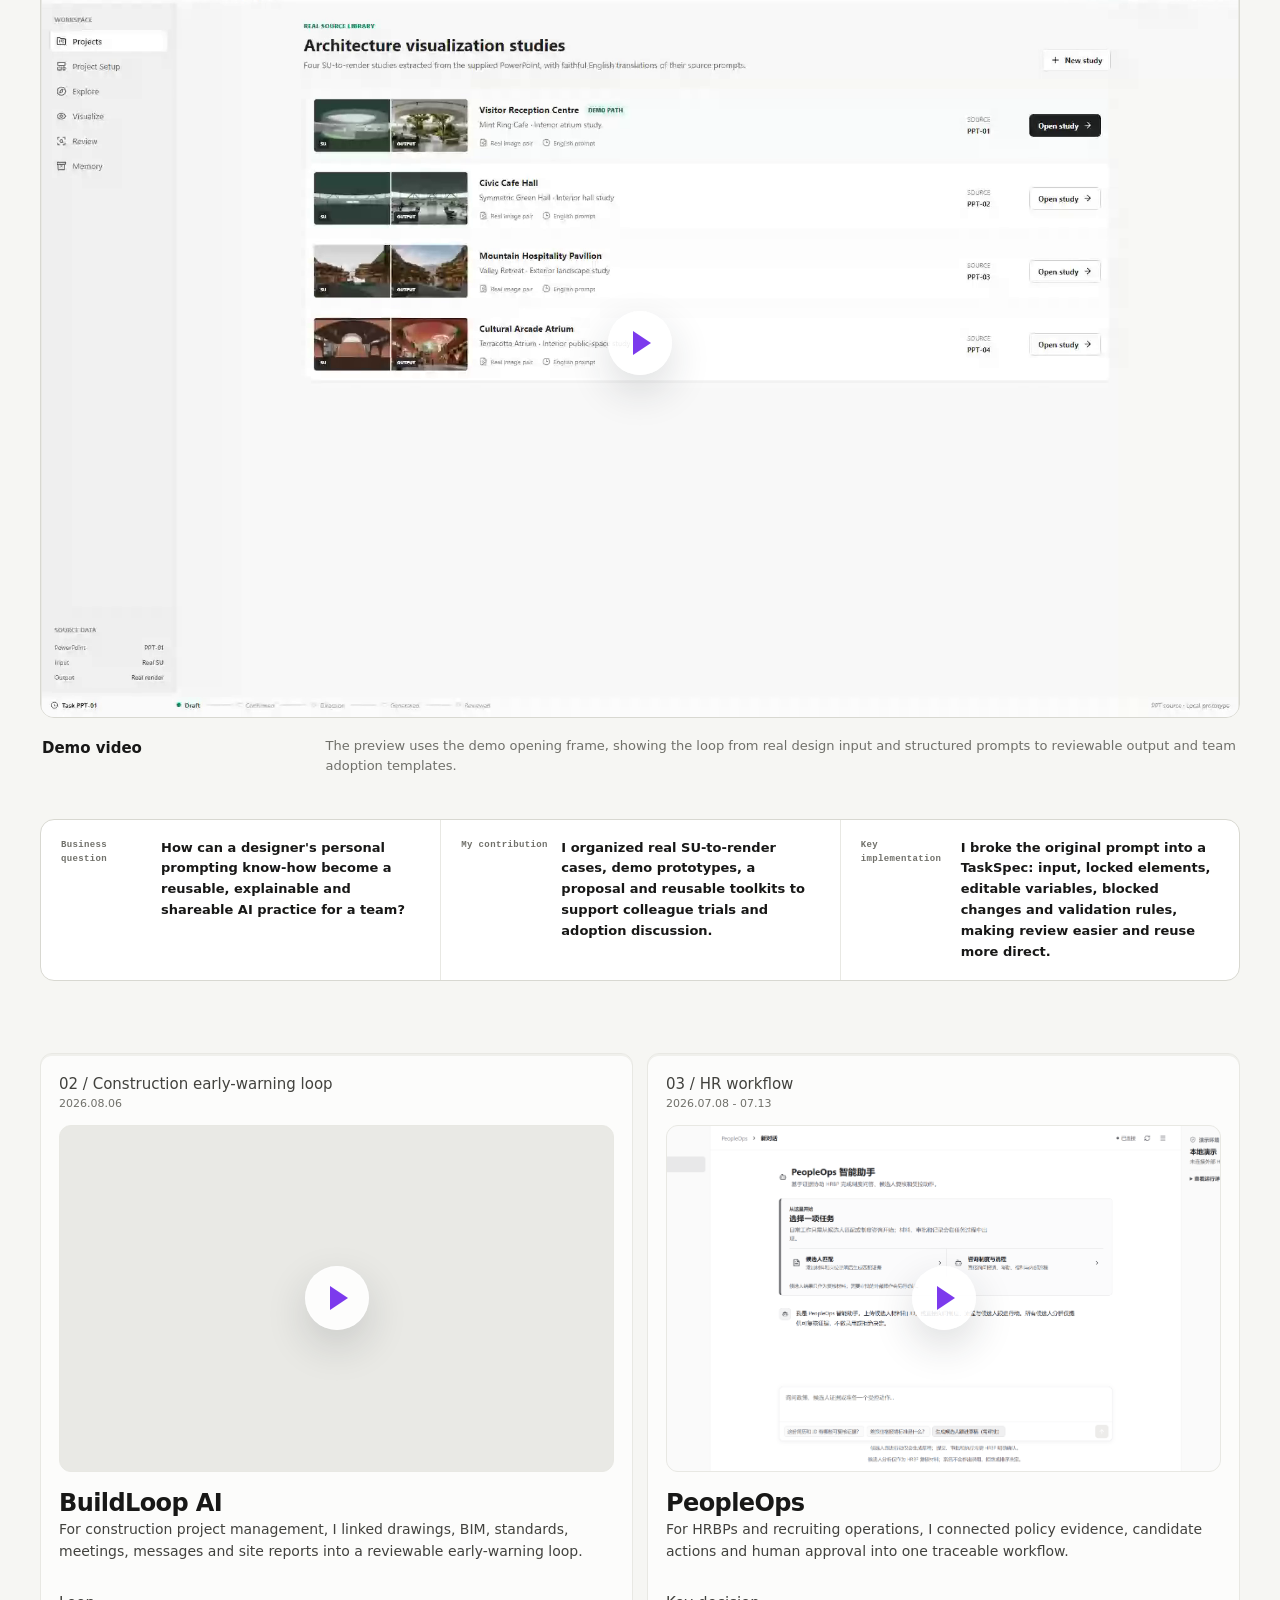
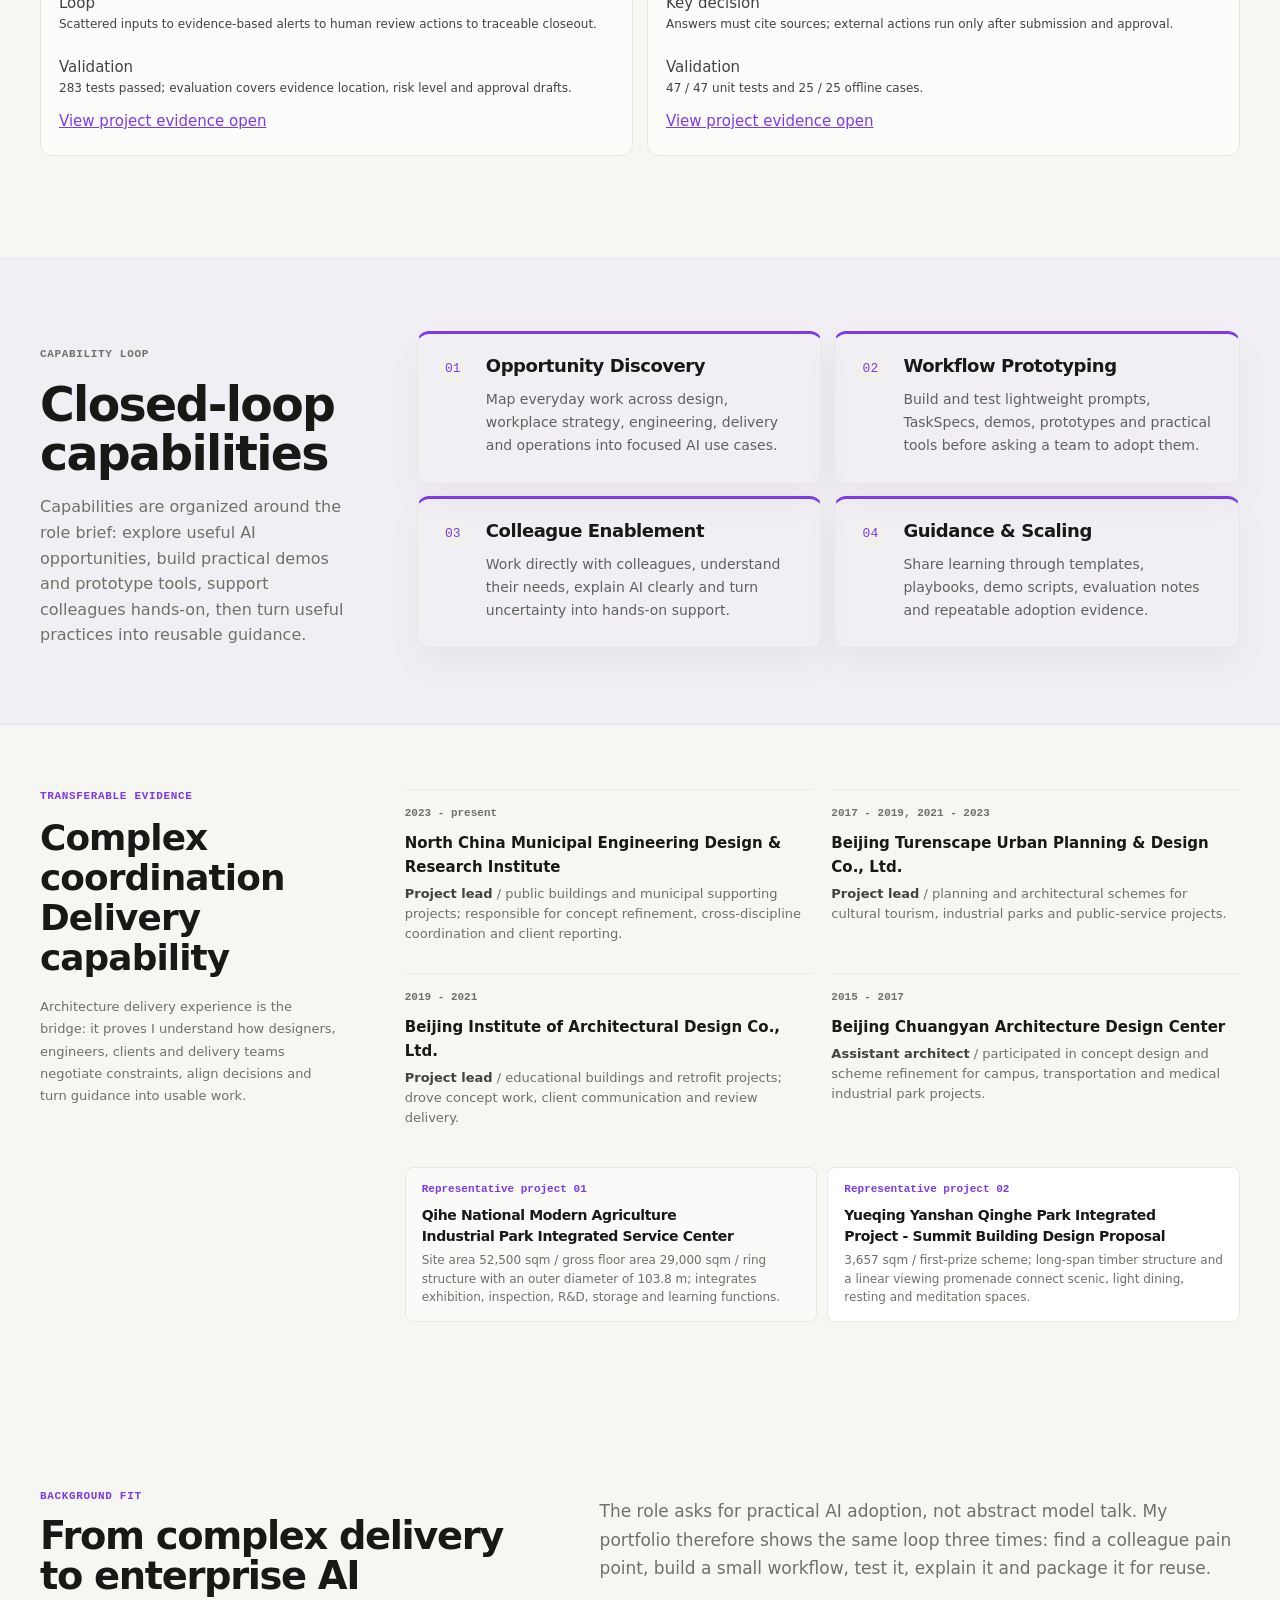
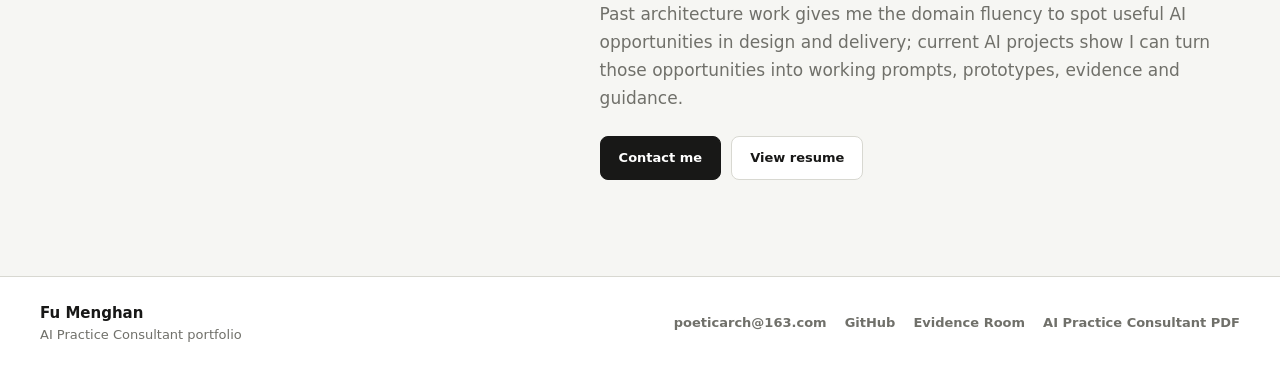
==== commit 8397fd92: "fix: refresh public resume download cache" ====
--- a/index.html
+++ b/index.html
@@ -91,7 +91,7 @@
               <div><dt>Status</dt><dd><strong>Available now</strong><span>On-site / hybrid / remote</span></dd></div>
             </dl>
             <div id="resume-versions" class="resume-versions" aria-label="AI Practice Consultant PDF resume">
-              <a href="assets/resume.pdf" target="_blank" rel="noopener noreferrer"><span>AI Practice Consultant</span><strong>PDF</strong></a>
+              <a href="assets/resume.pdf?v=873c2ac" target="_blank" rel="noopener noreferrer"><span>AI Practice Consultant</span><strong>PDF</strong></a>
             </div>
             <button class="contact-link" type="button" data-contact-open>poeticarch@163.com <span aria-hidden="true">open</span></button>
           </div>
@@ -225,7 +225,7 @@
     <footer class="footer">
       <div class="container footer-inner">
         <div><strong>Fu Menghan</strong><span>AI Practice Consultant portfolio</span></div>
-        <div class="footer-links"><button class="contact-link" type="button" data-contact-open>poeticarch@163.com</button><a href="https://github.com/dafu110" target="_blank" rel="noopener noreferrer">GitHub</a><a href="cases/index.html">Evidence Room</a><a href="assets/resume.pdf" target="_blank" rel="noopener noreferrer">AI Practice Consultant PDF</a></div>
+        <div class="footer-links"><button class="contact-link" type="button" data-contact-open>poeticarch@163.com</button><a href="https://github.com/dafu110" target="_blank" rel="noopener noreferrer">GitHub</a><a href="cases/index.html">Evidence Room</a><a href="assets/resume.pdf?v=873c2ac" target="_blank" rel="noopener noreferrer">AI Practice Consultant PDF</a></div>
       </div>
     </footer>
 
--- a/home.css
+++ b/home.css
@@ -801,8 +801,9 @@
 
 .capability-section {
   margin-top: 0;
-  border-block: 1px solid var(--line);
-  background: linear-gradient(180deg, #ffffff 0%, #f8fbff 100%);
+  padding-block: 72px 76px;
+  border-block: 1px solid rgb(124 58 237 / 0.08);
+  background: rgb(124 58 237 / 0.035);
 }
 
 .capability-layout {
